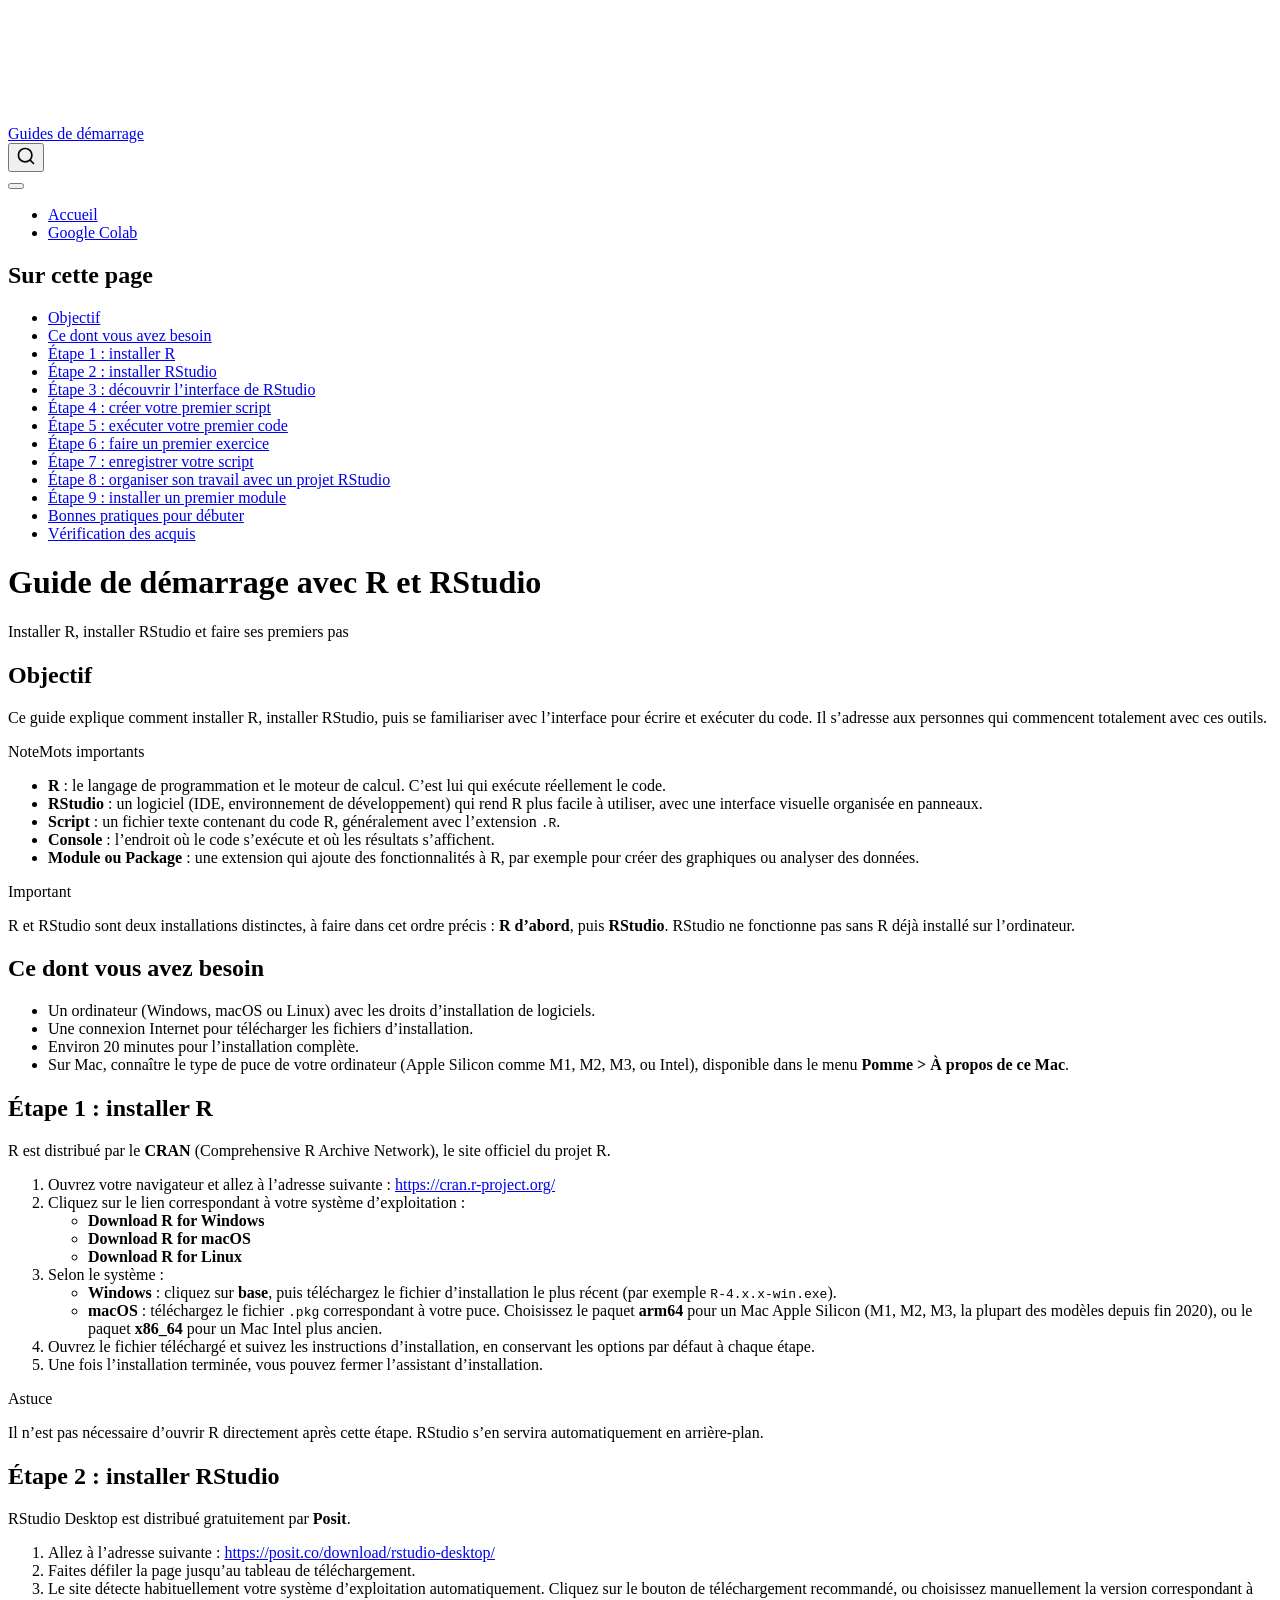
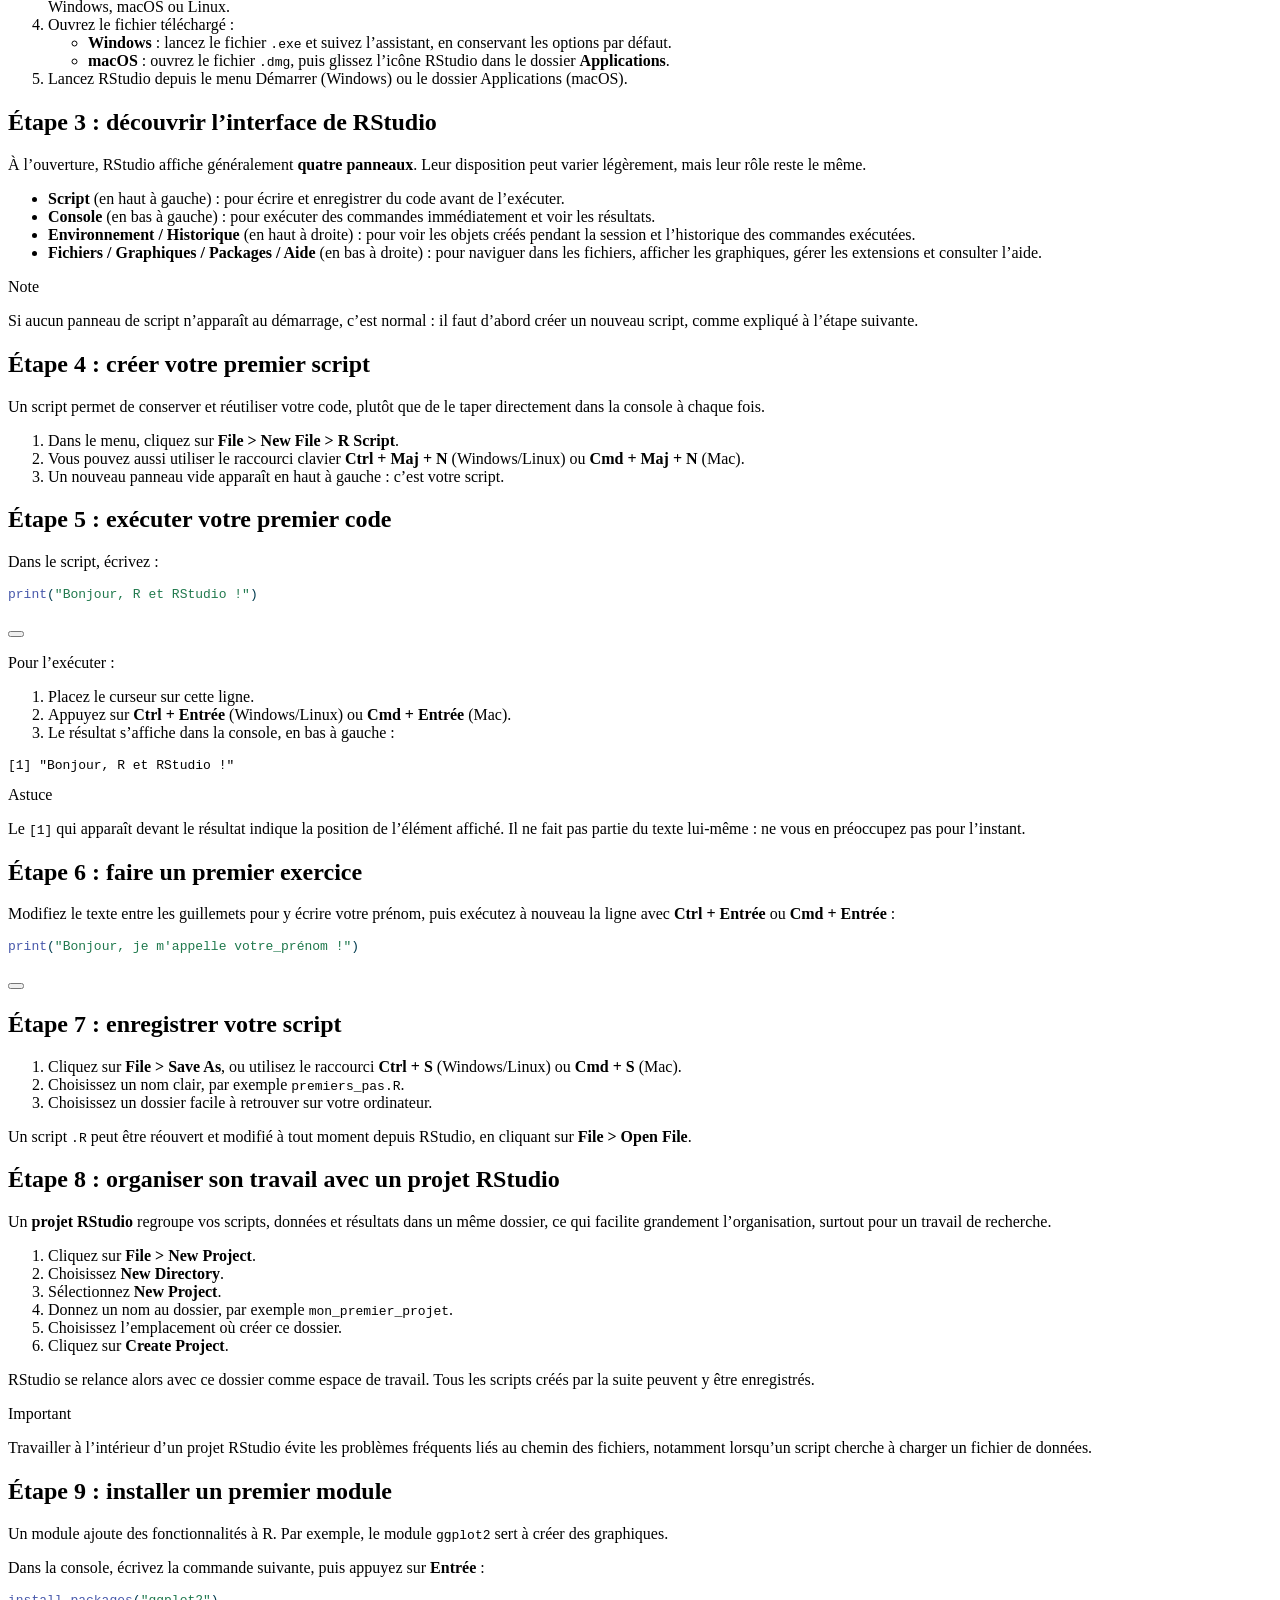
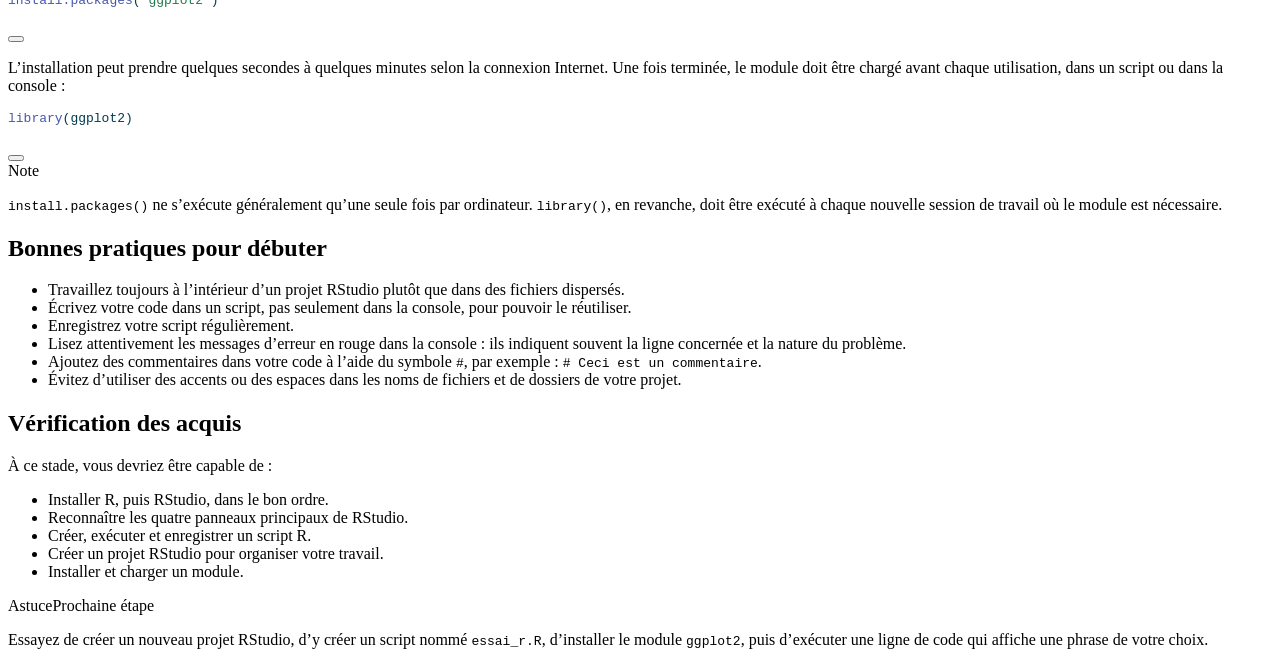
==== 01_r_et_rstudio.html @ f4691ab0 "Built site for gh-pages" ====
<!DOCTYPE html>
<html xmlns="http://www.w3.org/1999/xhtml" lang="fr" xml:lang="fr"><head>

<meta charset="utf-8">
<meta name="generator" content="quarto-1.9.38">

<meta name="viewport" content="width=device-width, initial-scale=1.0, user-scalable=yes">


<title>Guide de démarrage avec R et RStudio – Guides de démarrage</title>
<style>
/* Default styles provided by pandoc.
** See https://pandoc.org/MANUAL.html#variables-for-html for config info.
*/
code{white-space: pre-wrap;}
span.smallcaps{font-variant: small-caps;}
div.columns{display: flex; gap: min(4vw, 1.5em);}
div.column{flex: auto; overflow-x: auto;}
div.hanging-indent{margin-left: 1.5em; text-indent: -1.5em;}
ul.task-list{list-style: none;}
ul.task-list li input[type="checkbox"] {
  width: 0.8em;
  margin: 0 0.8em 0.2em -1em; /* quarto-specific, see https://github.com/quarto-dev/quarto-cli/issues/4556 */ 
  vertical-align: middle;
}
/* CSS for syntax highlighting */
html { -webkit-text-size-adjust: 100%; }
pre > code.sourceCode { white-space: pre; position: relative; }
pre > code.sourceCode > span { display: inline-block; line-height: 1.25; }
pre > code.sourceCode > span:empty { height: 1.2em; }
.sourceCode { overflow: visible; }
code.sourceCode > span { color: inherit; text-decoration: inherit; }
div.sourceCode { margin: 1em 0; }
pre.sourceCode { margin: 0; }
@media screen {
div.sourceCode { overflow: auto; }
}
@media print {
pre > code.sourceCode { white-space: pre-wrap; }
pre > code.sourceCode > span { text-indent: -5em; padding-left: 5em; }
}
pre.numberSource code
  { counter-reset: source-line 0; }
pre.numberSource code > span
  { position: relative; left: -4em; counter-increment: source-line; }
pre.numberSource code > span > a:first-child::before
  { content: counter(source-line);
    position: relative; left: -1em; text-align: right; vertical-align: baseline;
    border: none; display: inline-block;
    -webkit-touch-callout: none; -webkit-user-select: none;
    -khtml-user-select: none; -moz-user-select: none;
    -ms-user-select: none; user-select: none;
    padding: 0 4px; width: 4em;
  }
pre.numberSource { margin-left: 3em;  padding-left: 4px; }
div.sourceCode
  {   }
@media screen {
pre > code.sourceCode > span > a:first-child::before { text-decoration: underline; }
}
</style>


<script src="site_libs/quarto-nav/quarto-nav.js"></script>
<script src="site_libs/quarto-nav/headroom.min.js"></script>
<script src="site_libs/clipboard/clipboard.min.js"></script>
<script src="site_libs/quarto-search/autocomplete.umd.js"></script>
<script src="site_libs/quarto-search/fuse.min.js"></script>
<script src="site_libs/quarto-search/quarto-search.js"></script>
<meta name="quarto:offset" content="./">
<script src="site_libs/quarto-html/quarto.js" type="module"></script>
<script src="site_libs/quarto-html/tabsets/tabsets.js" type="module"></script>
<script src="site_libs/quarto-html/popper.min.js"></script>
<script src="site_libs/quarto-html/tippy.umd.min.js"></script>
<script src="site_libs/quarto-html/anchor.min.js"></script>
<link href="site_libs/quarto-html/tippy.css" rel="stylesheet">
<link href="site_libs/quarto-html/quarto-syntax-highlighting-15634bcf2e68342d4ad2dfa704d543f6.css" rel="stylesheet" id="quarto-text-highlighting-styles">
<script src="site_libs/bootstrap/bootstrap.min.js"></script>
<link href="site_libs/bootstrap/bootstrap-icons.css" rel="stylesheet">
<link href="site_libs/bootstrap/bootstrap-a0f9fd0d421825b736dc1bbcbcba2219.min.css" rel="stylesheet" append-hash="true" id="quarto-bootstrap" data-mode="light">
<script id="quarto-search-options" type="application/json">{
  "location": "navbar",
  "copy-button": false,
  "collapse-after": 3,
  "panel-placement": "end",
  "type": "overlay",
  "limit": 50,
  "keyboard-shortcut": [
    "f",
    "/",
    "s"
  ],
  "show-item-context": false,
  "language": {
    "search-no-results-text": "Pas de résultats",
    "search-matching-documents-text": "documents trouvés",
    "search-copy-link-title": "Copier le lien vers la recherche",
    "search-hide-matches-text": "Cacher les correspondances additionnelles",
    "search-more-match-text": "correspondance de plus dans ce document",
    "search-more-matches-text": "correspondances de plus dans ce document",
    "search-clear-button-title": "Effacer",
    "search-text-placeholder": "",
    "search-detached-cancel-button-title": "Annuler",
    "search-submit-button-title": "Envoyer",
    "search-label": "Recherche"
  }
}</script>


</head>

<body class="nav-fixed quarto-light">

<div id="quarto-search-results"></div>
  <header id="quarto-header" class="headroom fixed-top">
    <nav class="navbar navbar-expand-lg " data-bs-theme="dark">
      <div class="navbar-container container-fluid">
      <div class="navbar-brand-container mx-auto">
    <a class="navbar-brand" href="./index.html">
    <span class="navbar-title">Guides de démarrage</span>
    </a>
  </div>
            <div id="quarto-search" class="" title="Recherche"></div>
          <button class="navbar-toggler" type="button" data-bs-toggle="collapse" data-bs-target="#navbarCollapse" aria-controls="navbarCollapse" role="menu" aria-expanded="false" aria-label="Basculer la navigation" onclick="if (window.quartoToggleHeadroom) { window.quartoToggleHeadroom(); }">
  <span class="navbar-toggler-icon"></span>
</button>
          <div class="collapse navbar-collapse" id="navbarCollapse">
            <ul class="navbar-nav navbar-nav-scroll me-auto">
  <li class="nav-item">
    <a class="nav-link" href="./index.html"> 
<span class="menu-text">Accueil</span></a>
  </li>  
  <li class="nav-item">
    <a class="nav-link" href="./03_google_colab.html"> 
<span class="menu-text">Google Colab</span></a>
  </li>  
</ul>
          </div> <!-- /navcollapse -->
            <div class="quarto-navbar-tools">
</div>
      </div> <!-- /container-fluid -->
    </nav>
</header>
<!-- content -->
<div id="quarto-content" class="quarto-container page-columns page-rows-contents page-layout-article page-navbar">
<!-- sidebar -->
<!-- margin-sidebar -->
    <div id="quarto-margin-sidebar" class="sidebar margin-sidebar">
        <nav id="TOC" role="doc-toc" class="toc-active">
    <h2 id="toc-title">Sur cette page</h2>
   
  <ul>
  <li><a href="#objectif" id="toc-objectif" class="nav-link active" data-scroll-target="#objectif">Objectif</a></li>
  <li><a href="#ce-dont-vous-avez-besoin" id="toc-ce-dont-vous-avez-besoin" class="nav-link" data-scroll-target="#ce-dont-vous-avez-besoin">Ce dont vous avez besoin</a></li>
  <li><a href="#étape-1-installer-r" id="toc-étape-1-installer-r" class="nav-link" data-scroll-target="#étape-1-installer-r">Étape 1 : installer R</a></li>
  <li><a href="#étape-2-installer-rstudio" id="toc-étape-2-installer-rstudio" class="nav-link" data-scroll-target="#étape-2-installer-rstudio">Étape 2 : installer RStudio</a></li>
  <li><a href="#étape-3-découvrir-linterface-de-rstudio" id="toc-étape-3-découvrir-linterface-de-rstudio" class="nav-link" data-scroll-target="#étape-3-découvrir-linterface-de-rstudio">Étape 3 : découvrir l’interface de RStudio</a></li>
  <li><a href="#étape-4-créer-votre-premier-script" id="toc-étape-4-créer-votre-premier-script" class="nav-link" data-scroll-target="#étape-4-créer-votre-premier-script">Étape 4 : créer votre premier script</a></li>
  <li><a href="#étape-5-exécuter-votre-premier-code" id="toc-étape-5-exécuter-votre-premier-code" class="nav-link" data-scroll-target="#étape-5-exécuter-votre-premier-code">Étape 5 : exécuter votre premier code</a></li>
  <li><a href="#étape-6-faire-un-premier-exercice" id="toc-étape-6-faire-un-premier-exercice" class="nav-link" data-scroll-target="#étape-6-faire-un-premier-exercice">Étape 6 : faire un premier exercice</a></li>
  <li><a href="#étape-7-enregistrer-votre-script" id="toc-étape-7-enregistrer-votre-script" class="nav-link" data-scroll-target="#étape-7-enregistrer-votre-script">Étape 7 : enregistrer votre script</a></li>
  <li><a href="#étape-8-organiser-son-travail-avec-un-projet-rstudio" id="toc-étape-8-organiser-son-travail-avec-un-projet-rstudio" class="nav-link" data-scroll-target="#étape-8-organiser-son-travail-avec-un-projet-rstudio">Étape 8 : organiser son travail avec un projet RStudio</a></li>
  <li><a href="#étape-9-installer-un-premier-module" id="toc-étape-9-installer-un-premier-module" class="nav-link" data-scroll-target="#étape-9-installer-un-premier-module">Étape 9 : installer un premier module</a></li>
  <li><a href="#bonnes-pratiques-pour-débuter" id="toc-bonnes-pratiques-pour-débuter" class="nav-link" data-scroll-target="#bonnes-pratiques-pour-débuter">Bonnes pratiques pour débuter</a></li>
  <li><a href="#vérification-des-acquis" id="toc-vérification-des-acquis" class="nav-link" data-scroll-target="#vérification-des-acquis">Vérification des acquis</a></li>
  </ul>
</nav>
    </div>
<!-- main -->
<main class="content" id="quarto-document-content">

<header id="title-block-header" class="quarto-title-block default">
<div class="quarto-title">
<h1 class="title">Guide de démarrage avec R et RStudio</h1>
<p class="subtitle lead">Installer R, installer RStudio et faire ses premiers pas</p>
</div>



<div class="quarto-title-meta">

    
  
    
  </div>
  


</header>


<section id="objectif" class="level2">
<h2 class="anchored" data-anchor-id="objectif">Objectif</h2>
<p>Ce guide explique comment installer R, installer RStudio, puis se familiariser avec l’interface pour écrire et exécuter du code. Il s’adresse aux personnes qui commencent totalement avec ces outils.</p>
<div class="callout callout-style-default callout-note callout-titled">
<div class="callout-header d-flex align-content-center">
<div class="callout-icon-container">
<i class="callout-icon"></i>
</div>
<div class="callout-title-container flex-fill">
<span class="screen-reader-only">Note</span>Mots importants
</div>
</div>
<div class="callout-body-container callout-body">
<ul>
<li><strong>R</strong> : le langage de programmation et le moteur de calcul. C’est lui qui exécute réellement le code.</li>
<li><strong>RStudio</strong> : un logiciel (IDE, environnement de développement) qui rend R plus facile à utiliser, avec une interface visuelle organisée en panneaux.</li>
<li><strong>Script</strong> : un fichier texte contenant du code R, généralement avec l’extension <code>.R</code>.</li>
<li><strong>Console</strong> : l’endroit où le code s’exécute et où les résultats s’affichent.</li>
<li><strong>Module ou Package</strong> : une extension qui ajoute des fonctionnalités à R, par exemple pour créer des graphiques ou analyser des données.</li>
</ul>
</div>
</div>
<div class="callout callout-style-default callout-important callout-titled">
<div class="callout-header d-flex align-content-center">
<div class="callout-icon-container">
<i class="callout-icon"></i>
</div>
<div class="callout-title-container flex-fill">
Important
</div>
</div>
<div class="callout-body-container callout-body">
<p>R et RStudio sont deux installations distinctes, à faire dans cet ordre précis : <strong>R d’abord</strong>, puis <strong>RStudio</strong>. RStudio ne fonctionne pas sans R déjà installé sur l’ordinateur.</p>
</div>
</div>
</section>
<section id="ce-dont-vous-avez-besoin" class="level2">
<h2 class="anchored" data-anchor-id="ce-dont-vous-avez-besoin">Ce dont vous avez besoin</h2>
<ul>
<li>Un ordinateur (Windows, macOS ou Linux) avec les droits d’installation de logiciels.</li>
<li>Une connexion Internet pour télécharger les fichiers d’installation.</li>
<li>Environ 20 minutes pour l’installation complète.</li>
<li>Sur Mac, connaître le type de puce de votre ordinateur (Apple Silicon comme M1, M2, M3, ou Intel), disponible dans le menu <strong>Pomme &gt; À propos de ce Mac</strong>.</li>
</ul>
</section>
<section id="étape-1-installer-r" class="level2">
<h2 class="anchored" data-anchor-id="étape-1-installer-r">Étape 1 : installer R</h2>
<p>R est distribué par le <strong>CRAN</strong> (Comprehensive R Archive Network), le site officiel du projet R.</p>
<ol type="1">
<li>Ouvrez votre navigateur et allez à l’adresse suivante : <a href="https://cran.r-project.org/" class="uri">https://cran.r-project.org/</a></li>
<li>Cliquez sur le lien correspondant à votre système d’exploitation :
<ul>
<li><strong>Download R for Windows</strong></li>
<li><strong>Download R for macOS</strong></li>
<li><strong>Download R for Linux</strong></li>
</ul></li>
<li>Selon le système :
<ul>
<li><strong>Windows</strong> : cliquez sur <strong>base</strong>, puis téléchargez le fichier d’installation le plus récent (par exemple <code>R-4.x.x-win.exe</code>).</li>
<li><strong>macOS</strong> : téléchargez le fichier <code>.pkg</code> correspondant à votre puce. Choisissez le paquet <strong>arm64</strong> pour un Mac Apple Silicon (M1, M2, M3, la plupart des modèles depuis fin 2020), ou le paquet <strong>x86_64</strong> pour un Mac Intel plus ancien.</li>
</ul></li>
<li>Ouvrez le fichier téléchargé et suivez les instructions d’installation, en conservant les options par défaut à chaque étape.</li>
<li>Une fois l’installation terminée, vous pouvez fermer l’assistant d’installation.</li>
</ol>
<div class="callout callout-style-default callout-tip callout-titled">
<div class="callout-header d-flex align-content-center">
<div class="callout-icon-container">
<i class="callout-icon"></i>
</div>
<div class="callout-title-container flex-fill">
Astuce
</div>
</div>
<div class="callout-body-container callout-body">
<p>Il n’est pas nécessaire d’ouvrir R directement après cette étape. RStudio s’en servira automatiquement en arrière-plan.</p>
</div>
</div>
</section>
<section id="étape-2-installer-rstudio" class="level2">
<h2 class="anchored" data-anchor-id="étape-2-installer-rstudio">Étape 2 : installer RStudio</h2>
<p>RStudio Desktop est distribué gratuitement par <strong>Posit</strong>.</p>
<ol type="1">
<li>Allez à l’adresse suivante : <a href="https://posit.co/download/rstudio-desktop/" class="uri">https://posit.co/download/rstudio-desktop/</a></li>
<li>Faites défiler la page jusqu’au tableau de téléchargement.</li>
<li>Le site détecte habituellement votre système d’exploitation automatiquement. Cliquez sur le bouton de téléchargement recommandé, ou choisissez manuellement la version correspondant à Windows, macOS ou Linux.</li>
<li>Ouvrez le fichier téléchargé :
<ul>
<li><strong>Windows</strong> : lancez le fichier <code>.exe</code> et suivez l’assistant, en conservant les options par défaut.</li>
<li><strong>macOS</strong> : ouvrez le fichier <code>.dmg</code>, puis glissez l’icône RStudio dans le dossier <strong>Applications</strong>.</li>
</ul></li>
<li>Lancez RStudio depuis le menu Démarrer (Windows) ou le dossier Applications (macOS).</li>
</ol>
</section>
<section id="étape-3-découvrir-linterface-de-rstudio" class="level2">
<h2 class="anchored" data-anchor-id="étape-3-découvrir-linterface-de-rstudio">Étape 3 : découvrir l’interface de RStudio</h2>
<p>À l’ouverture, RStudio affiche généralement <strong>quatre panneaux</strong>. Leur disposition peut varier légèrement, mais leur rôle reste le même.</p>
<ul>
<li><strong>Script</strong> (en haut à gauche) : pour écrire et enregistrer du code avant de l’exécuter.</li>
<li><strong>Console</strong> (en bas à gauche) : pour exécuter des commandes immédiatement et voir les résultats.</li>
<li><strong>Environnement / Historique</strong> (en haut à droite) : pour voir les objets créés pendant la session et l’historique des commandes exécutées.</li>
<li><strong>Fichiers / Graphiques / Packages / Aide</strong> (en bas à droite) : pour naviguer dans les fichiers, afficher les graphiques, gérer les extensions et consulter l’aide.</li>
</ul>
<div class="callout callout-style-default callout-note callout-titled">
<div class="callout-header d-flex align-content-center">
<div class="callout-icon-container">
<i class="callout-icon"></i>
</div>
<div class="callout-title-container flex-fill">
Note
</div>
</div>
<div class="callout-body-container callout-body">
<p>Si aucun panneau de script n’apparaît au démarrage, c’est normal : il faut d’abord créer un nouveau script, comme expliqué à l’étape suivante.</p>
</div>
</div>
</section>
<section id="étape-4-créer-votre-premier-script" class="level2">
<h2 class="anchored" data-anchor-id="étape-4-créer-votre-premier-script">Étape 4 : créer votre premier script</h2>
<p>Un script permet de conserver et réutiliser votre code, plutôt que de le taper directement dans la console à chaque fois.</p>
<ol type="1">
<li>Dans le menu, cliquez sur <strong>File &gt; New File &gt; R Script</strong>.</li>
<li>Vous pouvez aussi utiliser le raccourci clavier <strong>Ctrl + Maj + N</strong> (Windows/Linux) ou <strong>Cmd + Maj + N</strong> (Mac).</li>
<li>Un nouveau panneau vide apparaît en haut à gauche : c’est votre script.</li>
</ol>
</section>
<section id="étape-5-exécuter-votre-premier-code" class="level2">
<h2 class="anchored" data-anchor-id="étape-5-exécuter-votre-premier-code">Étape 5 : exécuter votre premier code</h2>
<p>Dans le script, écrivez :</p>
<div class="code-copy-outer-scaffold"><div class="sourceCode" id="cb1"><pre class="sourceCode r code-with-copy"><code class="sourceCode r"><span id="cb1-1"><a href="#cb1-1" aria-hidden="true" tabindex="-1"></a><span class="fu">print</span>(<span class="st">"Bonjour, R et RStudio !"</span>)</span></code></pre></div><button title="Copier vers le presse-papier" class="code-copy-button"><i class="bi"></i></button></div>
<p>Pour l’exécuter :</p>
<ol type="1">
<li>Placez le curseur sur cette ligne.</li>
<li>Appuyez sur <strong>Ctrl + Entrée</strong> (Windows/Linux) ou <strong>Cmd + Entrée</strong> (Mac).</li>
<li>Le résultat s’affiche dans la console, en bas à gauche :</li>
</ol>
<pre class="text"><code>[1] "Bonjour, R et RStudio !"</code></pre>
<div class="callout callout-style-default callout-tip callout-titled">
<div class="callout-header d-flex align-content-center">
<div class="callout-icon-container">
<i class="callout-icon"></i>
</div>
<div class="callout-title-container flex-fill">
Astuce
</div>
</div>
<div class="callout-body-container callout-body">
<p>Le <code>[1]</code> qui apparaît devant le résultat indique la position de l’élément affiché. Il ne fait pas partie du texte lui-même : ne vous en préoccupez pas pour l’instant.</p>
</div>
</div>
</section>
<section id="étape-6-faire-un-premier-exercice" class="level2">
<h2 class="anchored" data-anchor-id="étape-6-faire-un-premier-exercice">Étape 6 : faire un premier exercice</h2>
<p>Modifiez le texte entre les guillemets pour y écrire votre prénom, puis exécutez à nouveau la ligne avec <strong>Ctrl + Entrée</strong> ou <strong>Cmd + Entrée</strong> :</p>
<div class="code-copy-outer-scaffold"><div class="sourceCode" id="cb3"><pre class="sourceCode r code-with-copy"><code class="sourceCode r"><span id="cb3-1"><a href="#cb3-1" aria-hidden="true" tabindex="-1"></a><span class="fu">print</span>(<span class="st">"Bonjour, je m'appelle votre_prénom !"</span>)</span></code></pre></div><button title="Copier vers le presse-papier" class="code-copy-button"><i class="bi"></i></button></div>
</section>
<section id="étape-7-enregistrer-votre-script" class="level2">
<h2 class="anchored" data-anchor-id="étape-7-enregistrer-votre-script">Étape 7 : enregistrer votre script</h2>
<ol type="1">
<li>Cliquez sur <strong>File &gt; Save As</strong>, ou utilisez le raccourci <strong>Ctrl + S</strong> (Windows/Linux) ou <strong>Cmd + S</strong> (Mac).</li>
<li>Choisissez un nom clair, par exemple <code>premiers_pas.R</code>.</li>
<li>Choisissez un dossier facile à retrouver sur votre ordinateur.</li>
</ol>
<p>Un script <code>.R</code> peut être réouvert et modifié à tout moment depuis RStudio, en cliquant sur <strong>File &gt; Open File</strong>.</p>
</section>
<section id="étape-8-organiser-son-travail-avec-un-projet-rstudio" class="level2">
<h2 class="anchored" data-anchor-id="étape-8-organiser-son-travail-avec-un-projet-rstudio">Étape 8 : organiser son travail avec un projet RStudio</h2>
<p>Un <strong>projet RStudio</strong> regroupe vos scripts, données et résultats dans un même dossier, ce qui facilite grandement l’organisation, surtout pour un travail de recherche.</p>
<ol type="1">
<li>Cliquez sur <strong>File &gt; New Project</strong>.</li>
<li>Choisissez <strong>New Directory</strong>.</li>
<li>Sélectionnez <strong>New Project</strong>.</li>
<li>Donnez un nom au dossier, par exemple <code>mon_premier_projet</code>.</li>
<li>Choisissez l’emplacement où créer ce dossier.</li>
<li>Cliquez sur <strong>Create Project</strong>.</li>
</ol>
<p>RStudio se relance alors avec ce dossier comme espace de travail. Tous les scripts créés par la suite peuvent y être enregistrés.</p>
<div class="callout callout-style-default callout-important callout-titled">
<div class="callout-header d-flex align-content-center">
<div class="callout-icon-container">
<i class="callout-icon"></i>
</div>
<div class="callout-title-container flex-fill">
Important
</div>
</div>
<div class="callout-body-container callout-body">
<p>Travailler à l’intérieur d’un projet RStudio évite les problèmes fréquents liés au chemin des fichiers, notamment lorsqu’un script cherche à charger un fichier de données.</p>
</div>
</div>
</section>
<section id="étape-9-installer-un-premier-module" class="level2">
<h2 class="anchored" data-anchor-id="étape-9-installer-un-premier-module">Étape 9 : installer un premier module</h2>
<p>Un module ajoute des fonctionnalités à R. Par exemple, le module <code>ggplot2</code> sert à créer des graphiques.</p>
<p>Dans la console, écrivez la commande suivante, puis appuyez sur <strong>Entrée</strong> :</p>
<div class="code-copy-outer-scaffold"><div class="sourceCode" id="cb4"><pre class="sourceCode r code-with-copy"><code class="sourceCode r"><span id="cb4-1"><a href="#cb4-1" aria-hidden="true" tabindex="-1"></a><span class="fu">install.packages</span>(<span class="st">"ggplot2"</span>)</span></code></pre></div><button title="Copier vers le presse-papier" class="code-copy-button"><i class="bi"></i></button></div>
<p>L’installation peut prendre quelques secondes à quelques minutes selon la connexion Internet. Une fois terminée, le module doit être chargé avant chaque utilisation, dans un script ou dans la console :</p>
<div class="code-copy-outer-scaffold"><div class="sourceCode" id="cb5"><pre class="sourceCode r code-with-copy"><code class="sourceCode r"><span id="cb5-1"><a href="#cb5-1" aria-hidden="true" tabindex="-1"></a><span class="fu">library</span>(ggplot2)</span></code></pre></div><button title="Copier vers le presse-papier" class="code-copy-button"><i class="bi"></i></button></div>
<div class="callout callout-style-default callout-note callout-titled">
<div class="callout-header d-flex align-content-center">
<div class="callout-icon-container">
<i class="callout-icon"></i>
</div>
<div class="callout-title-container flex-fill">
Note
</div>
</div>
<div class="callout-body-container callout-body">
<p><code>install.packages()</code> ne s’exécute généralement qu’une seule fois par ordinateur. <code>library()</code>, en revanche, doit être exécuté à chaque nouvelle session de travail où le module est nécessaire.</p>
</div>
</div>
</section>
<section id="bonnes-pratiques-pour-débuter" class="level2">
<h2 class="anchored" data-anchor-id="bonnes-pratiques-pour-débuter">Bonnes pratiques pour débuter</h2>
<ul>
<li>Travaillez toujours à l’intérieur d’un projet RStudio plutôt que dans des fichiers dispersés.</li>
<li>Écrivez votre code dans un script, pas seulement dans la console, pour pouvoir le réutiliser.</li>
<li>Enregistrez votre script régulièrement.</li>
<li>Lisez attentivement les messages d’erreur en rouge dans la console : ils indiquent souvent la ligne concernée et la nature du problème.</li>
<li>Ajoutez des commentaires dans votre code à l’aide du symbole <code>#</code>, par exemple : <code># Ceci est un commentaire</code>.</li>
<li>Évitez d’utiliser des accents ou des espaces dans les noms de fichiers et de dossiers de votre projet.</li>
</ul>
</section>
<section id="vérification-des-acquis" class="level2">
<h2 class="anchored" data-anchor-id="vérification-des-acquis">Vérification des acquis</h2>
<p>À ce stade, vous devriez être capable de :</p>
<ul>
<li>Installer R, puis RStudio, dans le bon ordre.</li>
<li>Reconnaître les quatre panneaux principaux de RStudio.</li>
<li>Créer, exécuter et enregistrer un script R.</li>
<li>Créer un projet RStudio pour organiser votre travail.</li>
<li>Installer et charger un module.</li>
</ul>
<div class="callout callout-style-default callout-tip callout-titled">
<div class="callout-header d-flex align-content-center">
<div class="callout-icon-container">
<i class="callout-icon"></i>
</div>
<div class="callout-title-container flex-fill">
<span class="screen-reader-only">Astuce</span>Prochaine étape
</div>
</div>
<div class="callout-body-container callout-body">
<p>Essayez de créer un nouveau projet RStudio, d’y créer un script nommé <code>essai_r.R</code>, d’installer le module <code>ggplot2</code>, puis d’exécuter une ligne de code qui affiche une phrase de votre choix.</p>
</div>
</div>


</section>

</main> <!-- /main -->
<script id="quarto-html-after-body" type="application/javascript">
  window.document.addEventListener("DOMContentLoaded", function (event) {
    const icon = "";
    const anchorJS = new window.AnchorJS();
    anchorJS.options = {
      placement: 'right',
      icon: icon
    };
    anchorJS.add('.anchored');
    const isCodeAnnotation = (el) => {
      for (const clz of el.classList) {
        if (clz.startsWith('code-annotation-')) {                     
          return true;
        }
      }
      return false;
    }
    const onCopySuccess = function(e) {
      // button target
      const button = e.trigger;
      // don't keep focus
      button.blur();
      // flash "checked"
      button.classList.add('code-copy-button-checked');
      var currentTitle = button.getAttribute("title");
      button.setAttribute("title", "Copié");
      let tooltip;
      if (window.bootstrap) {
        button.setAttribute("data-bs-toggle", "tooltip");
        button.setAttribute("data-bs-placement", "left");
        button.setAttribute("data-bs-title", "Copié");
        tooltip = new bootstrap.Tooltip(button, 
          { trigger: "manual", 
            customClass: "code-copy-button-tooltip",
            offset: [0, -8]});
        tooltip.show();    
      }
      setTimeout(function() {
        if (tooltip) {
          tooltip.hide();
          button.removeAttribute("data-bs-title");
          button.removeAttribute("data-bs-toggle");
          button.removeAttribute("data-bs-placement");
        }
        button.setAttribute("title", currentTitle);
        button.classList.remove('code-copy-button-checked');
      }, 1000);
      // clear code selection
      e.clearSelection();
    }
    const getTextToCopy = function(trigger) {
      const outerScaffold = trigger.parentElement.cloneNode(true);
      const codeEl = outerScaffold.querySelector('code');
      for (const childEl of codeEl.children) {
        if (isCodeAnnotation(childEl)) {
          childEl.remove();
        }
      }
      return codeEl.innerText;
    }
    const clipboard = new window.ClipboardJS('.code-copy-button:not([data-in-quarto-modal])', {
      text: getTextToCopy
    });
    clipboard.on('success', onCopySuccess);
    if (window.document.getElementById('quarto-embedded-source-code-modal')) {
      const clipboardModal = new window.ClipboardJS('.code-copy-button[data-in-quarto-modal]', {
        text: getTextToCopy,
        container: window.document.getElementById('quarto-embedded-source-code-modal')
      });
      clipboardModal.on('success', onCopySuccess);
    }
      var localhostRegex = new RegExp(/^(?:http|https):\/\/localhost\:?[0-9]*\//);
      var mailtoRegex = new RegExp(/^mailto:/);
        var filterRegex = new RegExp("https:\/\/afsilvad\.github\.io\/guides_rqrad\/");
      var isInternal = (href) => {
          return filterRegex.test(href) || localhostRegex.test(href) || mailtoRegex.test(href);
      }
      // Inspect non-navigation links and adorn them if external
     var links = window.document.querySelectorAll('a[href]:not(.nav-link):not(.navbar-brand):not(.toc-action):not(.sidebar-link):not(.sidebar-item-toggle):not(.pagination-link):not(.no-external):not([aria-hidden]):not(.dropdown-item):not(.quarto-navigation-tool):not(.about-link)');
      for (var i=0; i<links.length; i++) {
        const link = links[i];
        if (!isInternal(link.href)) {
          // undo the damage that might have been done by quarto-nav.js in the case of
          // links that we want to consider external
          if (link.dataset.originalHref !== undefined) {
            link.href = link.dataset.originalHref;
          }
            // target, if specified
            link.setAttribute("target", "_blank");
            if (link.getAttribute("rel") === null) {
              link.setAttribute("rel", "noopener");
            }
        }
      }
    function tippyHover(el, contentFn, onTriggerFn, onUntriggerFn) {
      const config = {
        allowHTML: true,
        maxWidth: 500,
        delay: 100,
        arrow: false,
        appendTo: function(el) {
            return el.parentElement;
        },
        interactive: true,
        interactiveBorder: 10,
        theme: 'quarto',
        placement: 'bottom-start',
      };
      if (contentFn) {
        config.content = contentFn;
      }
      if (onTriggerFn) {
        config.onTrigger = onTriggerFn;
      }
      if (onUntriggerFn) {
        config.onUntrigger = onUntriggerFn;
      }
      window.tippy(el, config); 
    }
    const noterefs = window.document.querySelectorAll('a[role="doc-noteref"]');
    for (var i=0; i<noterefs.length; i++) {
      const ref = noterefs[i];
      tippyHover(ref, function() {
        // use id or data attribute instead here
        let href = ref.getAttribute('data-footnote-href') || ref.getAttribute('href');
        try { href = new URL(href).hash; } catch {}
        const id = href.replace(/^#\/?/, "");
        const note = window.document.getElementById(id);
        if (note) {
          return note.innerHTML;
        } else {
          return "";
        }
      });
    }
    const xrefs = window.document.querySelectorAll('a.quarto-xref');
    const processXRef = (id, note) => {
      // Strip column container classes
      const stripColumnClz = (el) => {
        el.classList.remove("page-full", "page-columns");
        if (el.children) {
          for (const child of el.children) {
            stripColumnClz(child);
          }
        }
      }
      stripColumnClz(note)
      if (id === null || id.startsWith('sec-')) {
        // Special case sections, only their first couple elements
        const container = document.createElement("div");
        if (note.children && note.children.length > 2) {
          container.appendChild(note.children[0].cloneNode(true));
          for (let i = 1; i < note.children.length; i++) {
            const child = note.children[i];
            if (child.tagName === "P" && child.innerText === "") {
              continue;
            } else {
              container.appendChild(child.cloneNode(true));
              break;
            }
          }
          if (window.Quarto?.typesetMath) {
            window.Quarto.typesetMath(container);
          }
          return container.innerHTML
        } else {
          if (window.Quarto?.typesetMath) {
            window.Quarto.typesetMath(note);
          }
          return note.innerHTML;
        }
      } else {
        // Remove any anchor links if they are present
        const anchorLink = note.querySelector('a.anchorjs-link');
        if (anchorLink) {
          anchorLink.remove();
        }
        if (window.Quarto?.typesetMath) {
          window.Quarto.typesetMath(note);
        }
        if (note.classList.contains("callout")) {
          return note.outerHTML;
        } else {
          return note.innerHTML;
        }
      }
    }
    for (var i=0; i<xrefs.length; i++) {
      const xref = xrefs[i];
      tippyHover(xref, undefined, function(instance) {
        instance.disable();
        let url = xref.getAttribute('href');
        let hash = undefined; 
        if (url.startsWith('#')) {
          hash = url;
        } else {
          try { hash = new URL(url).hash; } catch {}
        }
        if (hash) {
          const id = hash.replace(/^#\/?/, "");
          const note = window.document.getElementById(id);
          if (note !== null) {
            try {
              const html = processXRef(id, note.cloneNode(true));
              instance.setContent(html);
            } finally {
              instance.enable();
              instance.show();
            }
          } else {
            // See if we can fetch this
            fetch(url.split('#')[0])
            .then(res => res.text())
            .then(html => {
              const parser = new DOMParser();
              const htmlDoc = parser.parseFromString(html, "text/html");
              const note = htmlDoc.getElementById(id);
              if (note !== null) {
                const html = processXRef(id, note);
                instance.setContent(html);
              } 
            }).finally(() => {
              instance.enable();
              instance.show();
            });
          }
        } else {
          // See if we can fetch a full url (with no hash to target)
          // This is a special case and we should probably do some content thinning / targeting
          fetch(url)
          .then(res => res.text())
          .then(html => {
            const parser = new DOMParser();
            const htmlDoc = parser.parseFromString(html, "text/html");
            const note = htmlDoc.querySelector('main.content');
            if (note !== null) {
              // This should only happen for chapter cross references
              // (since there is no id in the URL)
              // remove the first header
              if (note.children.length > 0 && note.children[0].tagName === "HEADER") {
                note.children[0].remove();
              }
              const html = processXRef(null, note);
              instance.setContent(html);
            } 
          }).finally(() => {
            instance.enable();
            instance.show();
          });
        }
      }, function(instance) {
      });
    }
        let selectedAnnoteEl;
        const selectorForAnnotation = ( cell, annotation) => {
          let cellAttr = 'data-code-cell="' + cell + '"';
          let lineAttr = 'data-code-annotation="' +  annotation + '"';
          const selector = 'span[' + cellAttr + '][' + lineAttr + ']';
          return selector;
        }
        const selectCodeLines = (annoteEl) => {
          const doc = window.document;
          const targetCell = annoteEl.getAttribute("data-target-cell");
          const targetAnnotation = annoteEl.getAttribute("data-target-annotation");
          const annoteSpan = window.document.querySelector(selectorForAnnotation(targetCell, targetAnnotation));
          const lines = annoteSpan.getAttribute("data-code-lines").split(",");
          const lineIds = lines.map((line) => {
            return targetCell + "-" + line;
          })
          let top = null;
          let height = null;
          let parent = null;
          if (lineIds.length > 0) {
              //compute the position of the single el (top and bottom and make a div)
              const el = window.document.getElementById(lineIds[0]);
              top = el.offsetTop;
              height = el.offsetHeight;
              parent = el.parentElement.parentElement;
            if (lineIds.length > 1) {
              const lastEl = window.document.getElementById(lineIds[lineIds.length - 1]);
              const bottom = lastEl.offsetTop + lastEl.offsetHeight;
              height = bottom - top;
            }
            if (top !== null && height !== null && parent !== null) {
              // cook up a div (if necessary) and position it 
              let div = window.document.getElementById("code-annotation-line-highlight");
              if (div === null) {
                div = window.document.createElement("div");
                div.setAttribute("id", "code-annotation-line-highlight");
                div.style.position = 'absolute';
                parent.appendChild(div);
              }
              div.style.top = top - 2 + "px";
              div.style.height = height + 4 + "px";
              div.style.left = 0;
              let gutterDiv = window.document.getElementById("code-annotation-line-highlight-gutter");
              if (gutterDiv === null) {
                gutterDiv = window.document.createElement("div");
                gutterDiv.setAttribute("id", "code-annotation-line-highlight-gutter");
                gutterDiv.style.position = 'absolute';
                const codeCell = window.document.getElementById(targetCell);
                const gutter = codeCell.querySelector('.code-annotation-gutter');
                gutter.appendChild(gutterDiv);
              }
              gutterDiv.style.top = top - 2 + "px";
              gutterDiv.style.height = height + 4 + "px";
            }
            selectedAnnoteEl = annoteEl;
          }
        };
        const unselectCodeLines = () => {
          const elementsIds = ["code-annotation-line-highlight", "code-annotation-line-highlight-gutter"];
          elementsIds.forEach((elId) => {
            const div = window.document.getElementById(elId);
            if (div) {
              div.remove();
            }
          });
          selectedAnnoteEl = undefined;
        };
          // Handle positioning of the toggle
      window.addEventListener(
        "resize",
        throttle(() => {
          elRect = undefined;
          if (selectedAnnoteEl) {
            selectCodeLines(selectedAnnoteEl);
          }
        }, 10)
      );
      function throttle(fn, ms) {
      let throttle = false;
      let timer;
        return (...args) => {
          if(!throttle) { // first call gets through
              fn.apply(this, args);
              throttle = true;
          } else { // all the others get throttled
              if(timer) clearTimeout(timer); // cancel #2
              timer = setTimeout(() => {
                fn.apply(this, args);
                timer = throttle = false;
              }, ms);
          }
        };
      }
        // Attach click handler to the DT
        const annoteDls = window.document.querySelectorAll('dt[data-target-cell]');
        for (const annoteDlNode of annoteDls) {
          annoteDlNode.addEventListener('click', (event) => {
            const clickedEl = event.target;
            if (clickedEl !== selectedAnnoteEl) {
              unselectCodeLines();
              const activeEl = window.document.querySelector('dt[data-target-cell].code-annotation-active');
              if (activeEl) {
                activeEl.classList.remove('code-annotation-active');
              }
              selectCodeLines(clickedEl);
              clickedEl.classList.add('code-annotation-active');
            } else {
              // Unselect the line
              unselectCodeLines();
              clickedEl.classList.remove('code-annotation-active');
            }
          });
        }
    const findCites = (el) => {
      const parentEl = el.parentElement;
      if (parentEl) {
        const cites = parentEl.dataset.cites;
        if (cites) {
          return {
            el,
            cites: cites.split(' ')
          };
        } else {
          return findCites(el.parentElement)
        }
      } else {
        return undefined;
      }
    };
    var bibliorefs = window.document.querySelectorAll('a[role="doc-biblioref"]');
    for (var i=0; i<bibliorefs.length; i++) {
      const ref = bibliorefs[i];
      const citeInfo = findCites(ref);
      if (citeInfo) {
        tippyHover(citeInfo.el, function() {
          var popup = window.document.createElement('div');
          citeInfo.cites.forEach(function(cite) {
            var citeDiv = window.document.createElement('div');
            citeDiv.classList.add('hanging-indent');
            citeDiv.classList.add('csl-entry');
            var biblioDiv = window.document.getElementById('ref-' + cite);
            if (biblioDiv) {
              citeDiv.innerHTML = biblioDiv.innerHTML;
            }
            popup.appendChild(citeDiv);
          });
          return popup.innerHTML;
        });
      }
    }
  });
  </script>
</div> <!-- /content -->




</body></html>
---- site_libs/quarto-html/tippy.css ----
.tippy-box[data-animation=fade][data-state=hidden]{opacity:0}[data-tippy-root]{max-width:calc(100vw - 10px)}.tippy-box{position:relative;background-color:#333;color:#fff;border-radius:4px;font-size:14px;line-height:1.4;white-space:normal;outline:0;transition-property:transform,visibility,opacity}.tippy-box[data-placement^=top]>.tippy-arrow{bottom:0}.tippy-box[data-placement^=top]>.tippy-arrow:before{bottom:-7px;left:0;border-width:8px 8px 0;border-top-color:initial;transform-origin:center top}.tippy-box[data-placement^=bottom]>.tippy-arrow{top:0}.tippy-box[data-placement^=bottom]>.tippy-arrow:before{top:-7px;left:0;border-width:0 8px 8px;border-bottom-color:initial;transform-origin:center bottom}.tippy-box[data-placement^=left]>.tippy-arrow{right:0}.tippy-box[data-placement^=left]>.tippy-arrow:before{border-width:8px 0 8px 8px;border-left-color:initial;right:-7px;transform-origin:center left}.tippy-box[data-placement^=right]>.tippy-arrow{left:0}.tippy-box[data-placement^=right]>.tippy-arrow:before{left:-7px;border-width:8px 8px 8px 0;border-right-color:initial;transform-origin:center right}.tippy-box[data-inertia][data-state=visible]{transition-timing-function:cubic-bezier(.54,1.5,.38,1.11)}.tippy-arrow{width:16px;height:16px;color:#333}.tippy-arrow:before{content:"";position:absolute;border-color:transparent;border-style:solid}.tippy-content{position:relative;padding:5px 9px;z-index:1}
---- site_libs/quarto-html/quarto-syntax-highlighting-15634bcf2e68342d4ad2dfa704d543f6.css ----
/* quarto syntax highlight colors */
:root {
  --quarto-hl-ot-color: #003B4F;
  --quarto-hl-at-color: #657422;
  --quarto-hl-ss-color: #20794D;
  --quarto-hl-an-color: #5E5E5E;
  --quarto-hl-fu-color: #4758AB;
  --quarto-hl-st-color: #20794D;
  --quarto-hl-cf-color: #003B4F;
  --quarto-hl-op-color: #5E5E5E;
  --quarto-hl-er-color: #AD0000;
  --quarto-hl-bn-color: #AD0000;
  --quarto-hl-al-color: #AD0000;
  --quarto-hl-va-color: #111111;
  --quarto-hl-bu-color: inherit;
  --quarto-hl-ex-color: inherit;
  --quarto-hl-pp-color: #AD0000;
  --quarto-hl-in-color: #5E5E5E;
  --quarto-hl-vs-color: #20794D;
  --quarto-hl-wa-color: #5E5E5E;
  --quarto-hl-do-color: #5E5E5E;
  --quarto-hl-im-color: #00769E;
  --quarto-hl-ch-color: #20794D;
  --quarto-hl-dt-color: #AD0000;
  --quarto-hl-fl-color: #AD0000;
  --quarto-hl-co-color: #5E5E5E;
  --quarto-hl-cv-color: #5E5E5E;
  --quarto-hl-cn-color: #8f5902;
  --quarto-hl-sc-color: #5E5E5E;
  --quarto-hl-dv-color: #AD0000;
  --quarto-hl-kw-color: #003B4F;
}

/* other quarto variables */
:root {
  --quarto-font-monospace: SFMono-Regular, Menlo, Monaco, Consolas, "Liberation Mono", "Courier New", monospace;
}

/* syntax highlight based on Pandoc's rules */
pre > code.sourceCode > span {
  color: #003B4F;
}

code.sourceCode > span {
  color: #003B4F;
}

div.sourceCode,
div.sourceCode pre.sourceCode {
  color: #003B4F;
}

/* Normal */
code span {
  color: #003B4F;
}

/* Alert */
code span.al {
  color: #AD0000;
  font-style: inherit;
}

/* Annotation */
code span.an {
  color: #5E5E5E;
  font-style: inherit;
}

/* Attribute */
code span.at {
  color: #657422;
  font-style: inherit;
}

/* BaseN */
code span.bn {
  color: #AD0000;
  font-style: inherit;
}

/* BuiltIn */
code span.bu {
  font-style: inherit;
}

/* ControlFlow */
code span.cf {
  color: #003B4F;
  font-weight: bold;
  font-style: inherit;
}

/* Char */
code span.ch {
  color: #20794D;
  font-style: inherit;
}

/* Constant */
code span.cn {
  color: #8f5902;
  font-style: inherit;
}

/* Comment */
code span.co {
  color: #5E5E5E;
  font-style: inherit;
}

/* CommentVar */
code span.cv {
  color: #5E5E5E;
  font-style: italic;
}

/* Documentation */
code span.do {
  color: #5E5E5E;
  font-style: italic;
}

/* DataType */
code span.dt {
  color: #AD0000;
  font-style: inherit;
}

/* DecVal */
code span.dv {
  color: #AD0000;
  font-style: inherit;
}

/* Error */
code span.er {
  color: #AD0000;
  font-style: inherit;
}

/* Extension */
code span.ex {
  font-style: inherit;
}

/* Float */
code span.fl {
  color: #AD0000;
  font-style: inherit;
}

/* Function */
code span.fu {
  color: #4758AB;
  font-style: inherit;
}

/* Import */
code span.im {
  color: #00769E;
  font-style: inherit;
}

/* Information */
code span.in {
  color: #5E5E5E;
  font-style: inherit;
}

/* Keyword */
code span.kw {
  color: #003B4F;
  font-weight: bold;
  font-style: inherit;
}

/* Operator */
code span.op {
  color: #5E5E5E;
  font-style: inherit;
}

/* Other */
code span.ot {
  color: #003B4F;
  font-style: inherit;
}

/* Preprocessor */
code span.pp {
  color: #AD0000;
  font-style: inherit;
}

/* SpecialChar */
code span.sc {
  color: #5E5E5E;
  font-style: inherit;
}

/* SpecialString */
code span.ss {
  color: #20794D;
  font-style: inherit;
}

/* String */
code span.st {
  color: #20794D;
  font-style: inherit;
}

/* Variable */
code span.va {
  color: #111111;
  font-style: inherit;
}

/* VerbatimString */
code span.vs {
  color: #20794D;
  font-style: inherit;
}

/* Warning */
code span.wa {
  color: #5E5E5E;
  font-style: italic;
}

.prevent-inlining {
  content: "</";
}

/*# sourceMappingURL=f23921c56f73e400b49028c9186a1aa0.css.map */
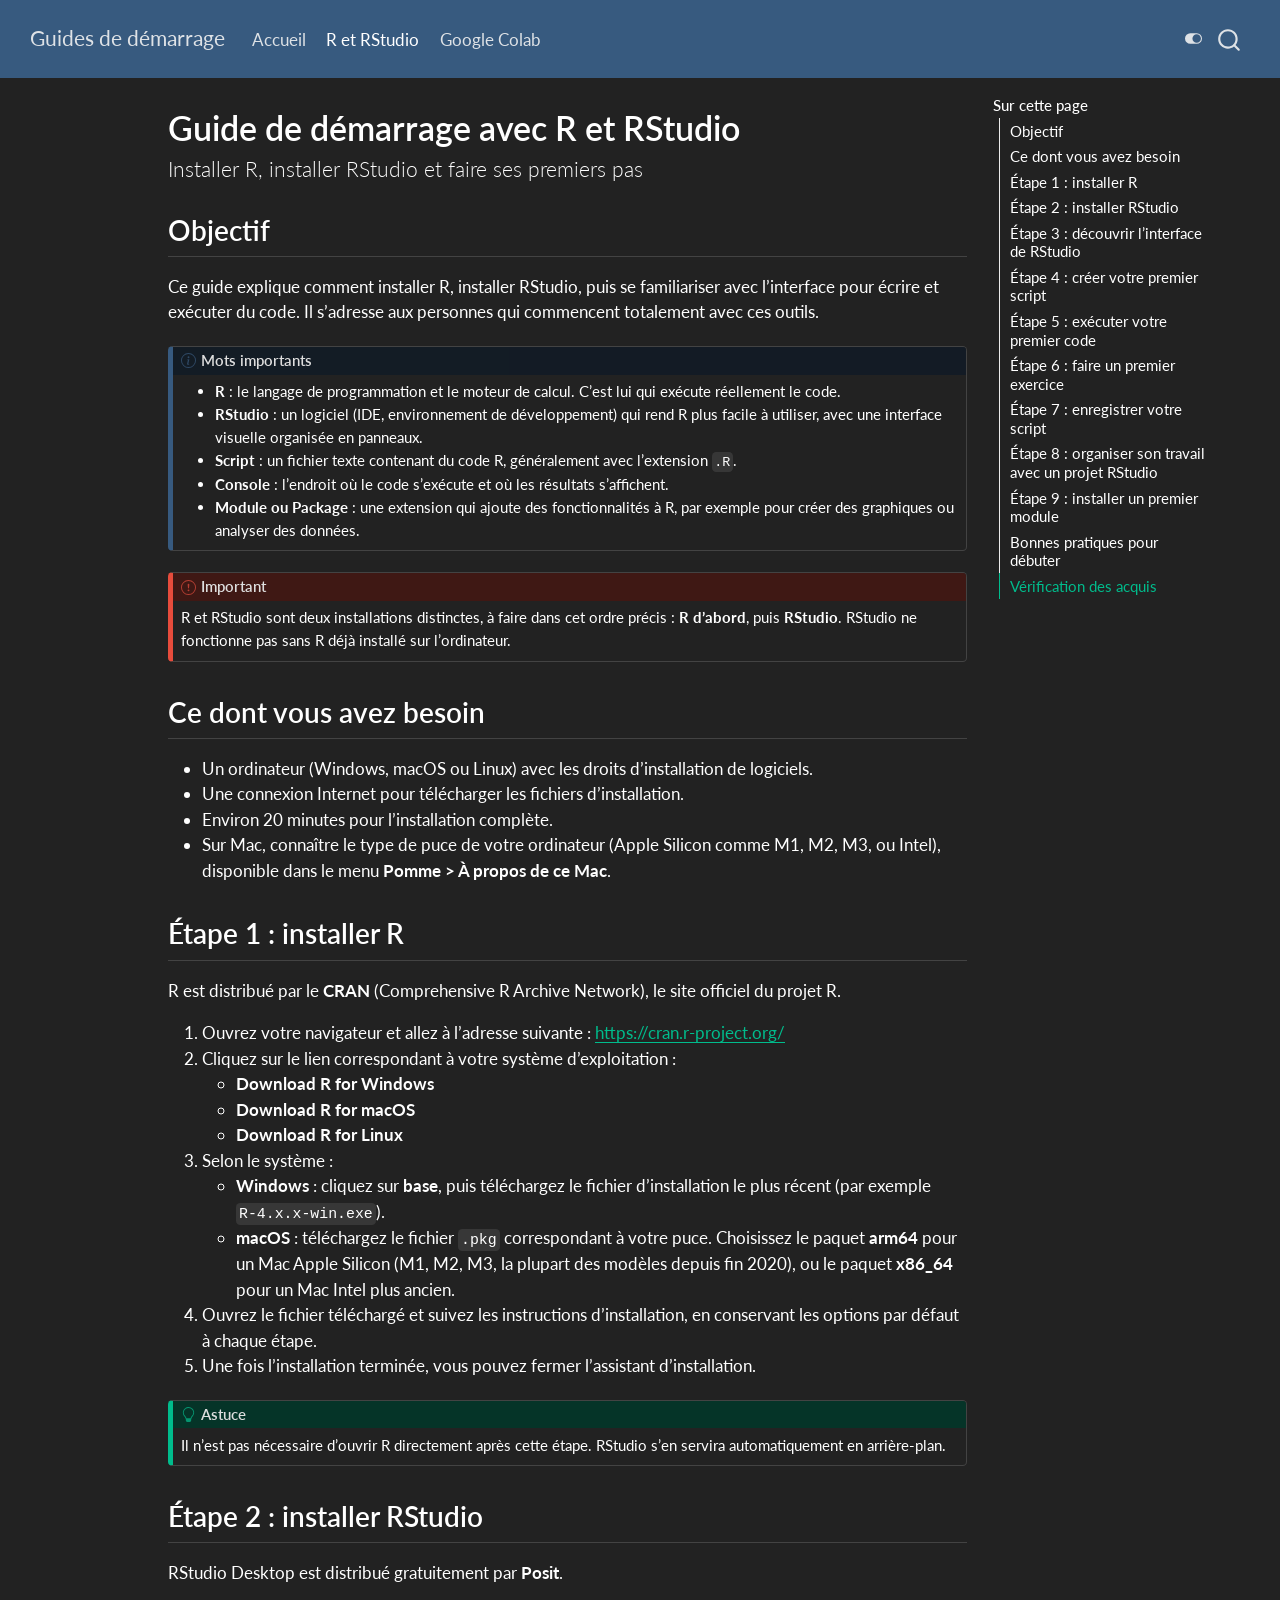
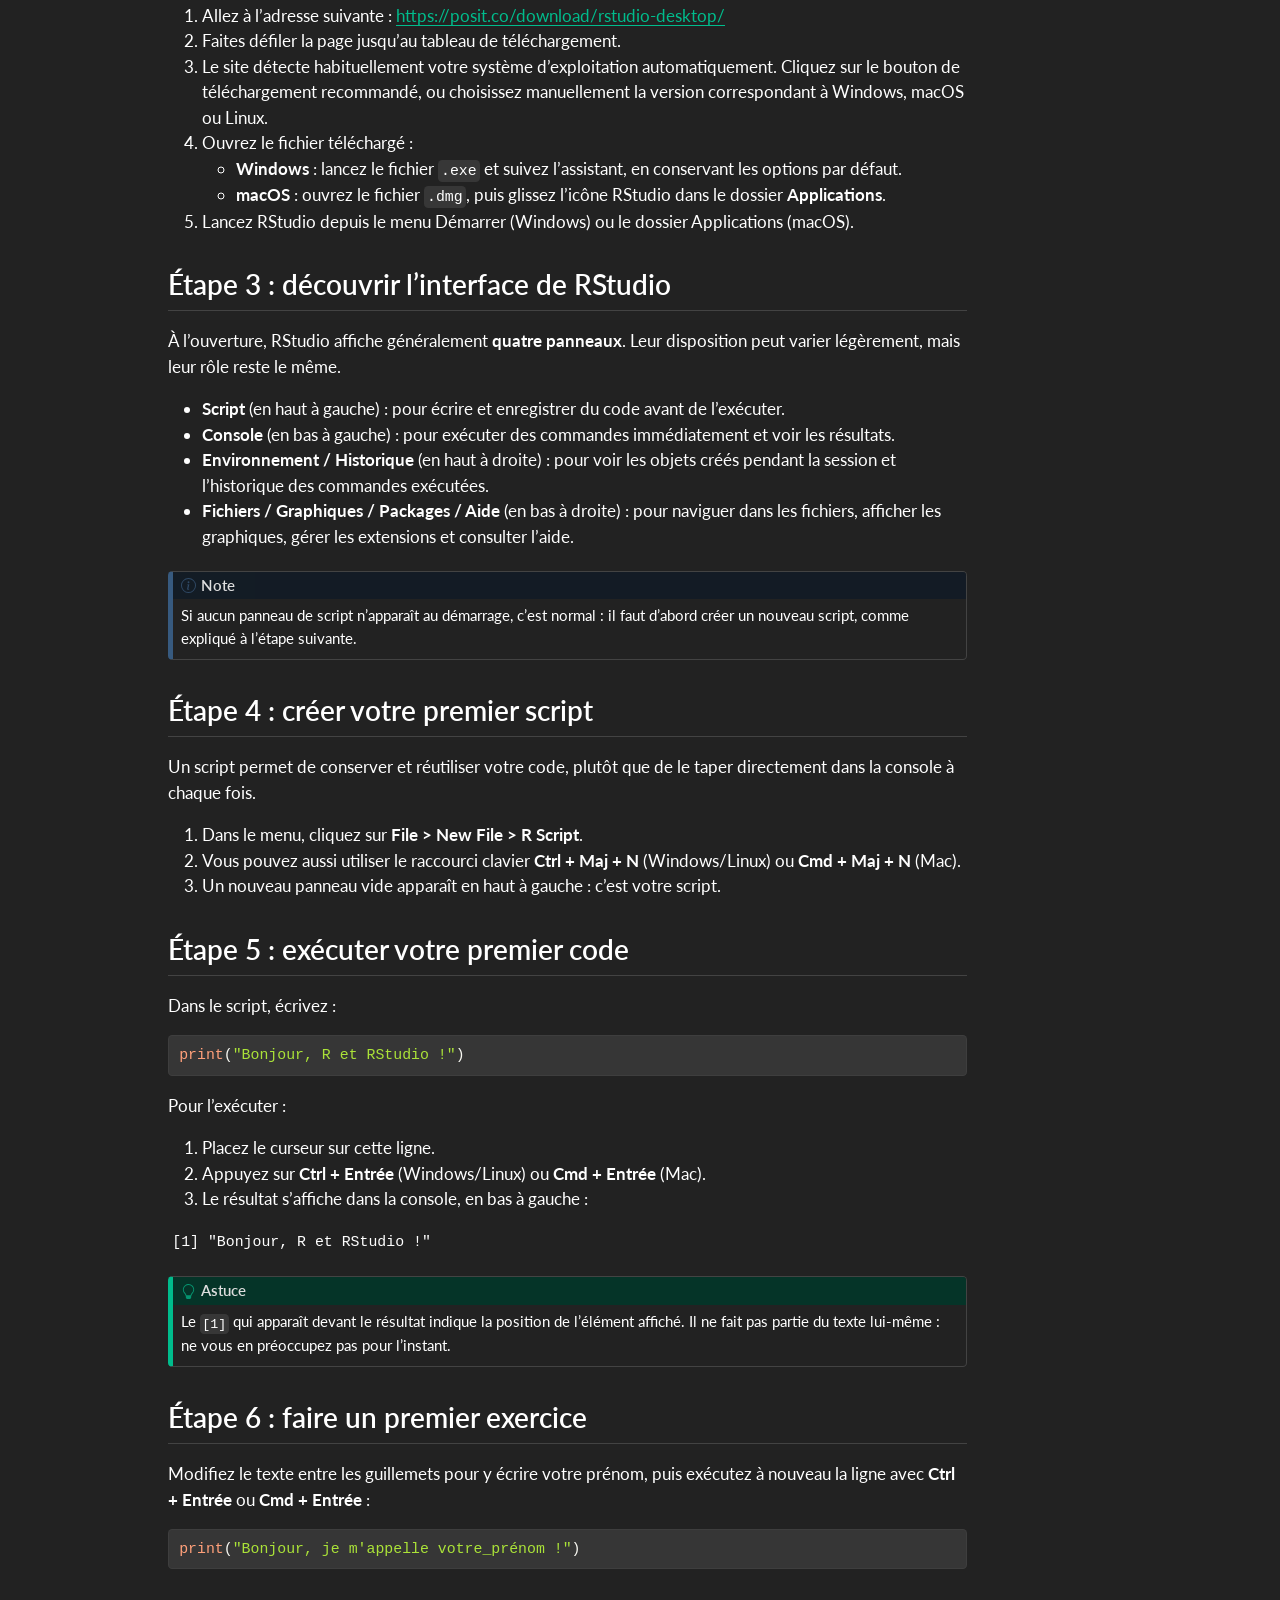
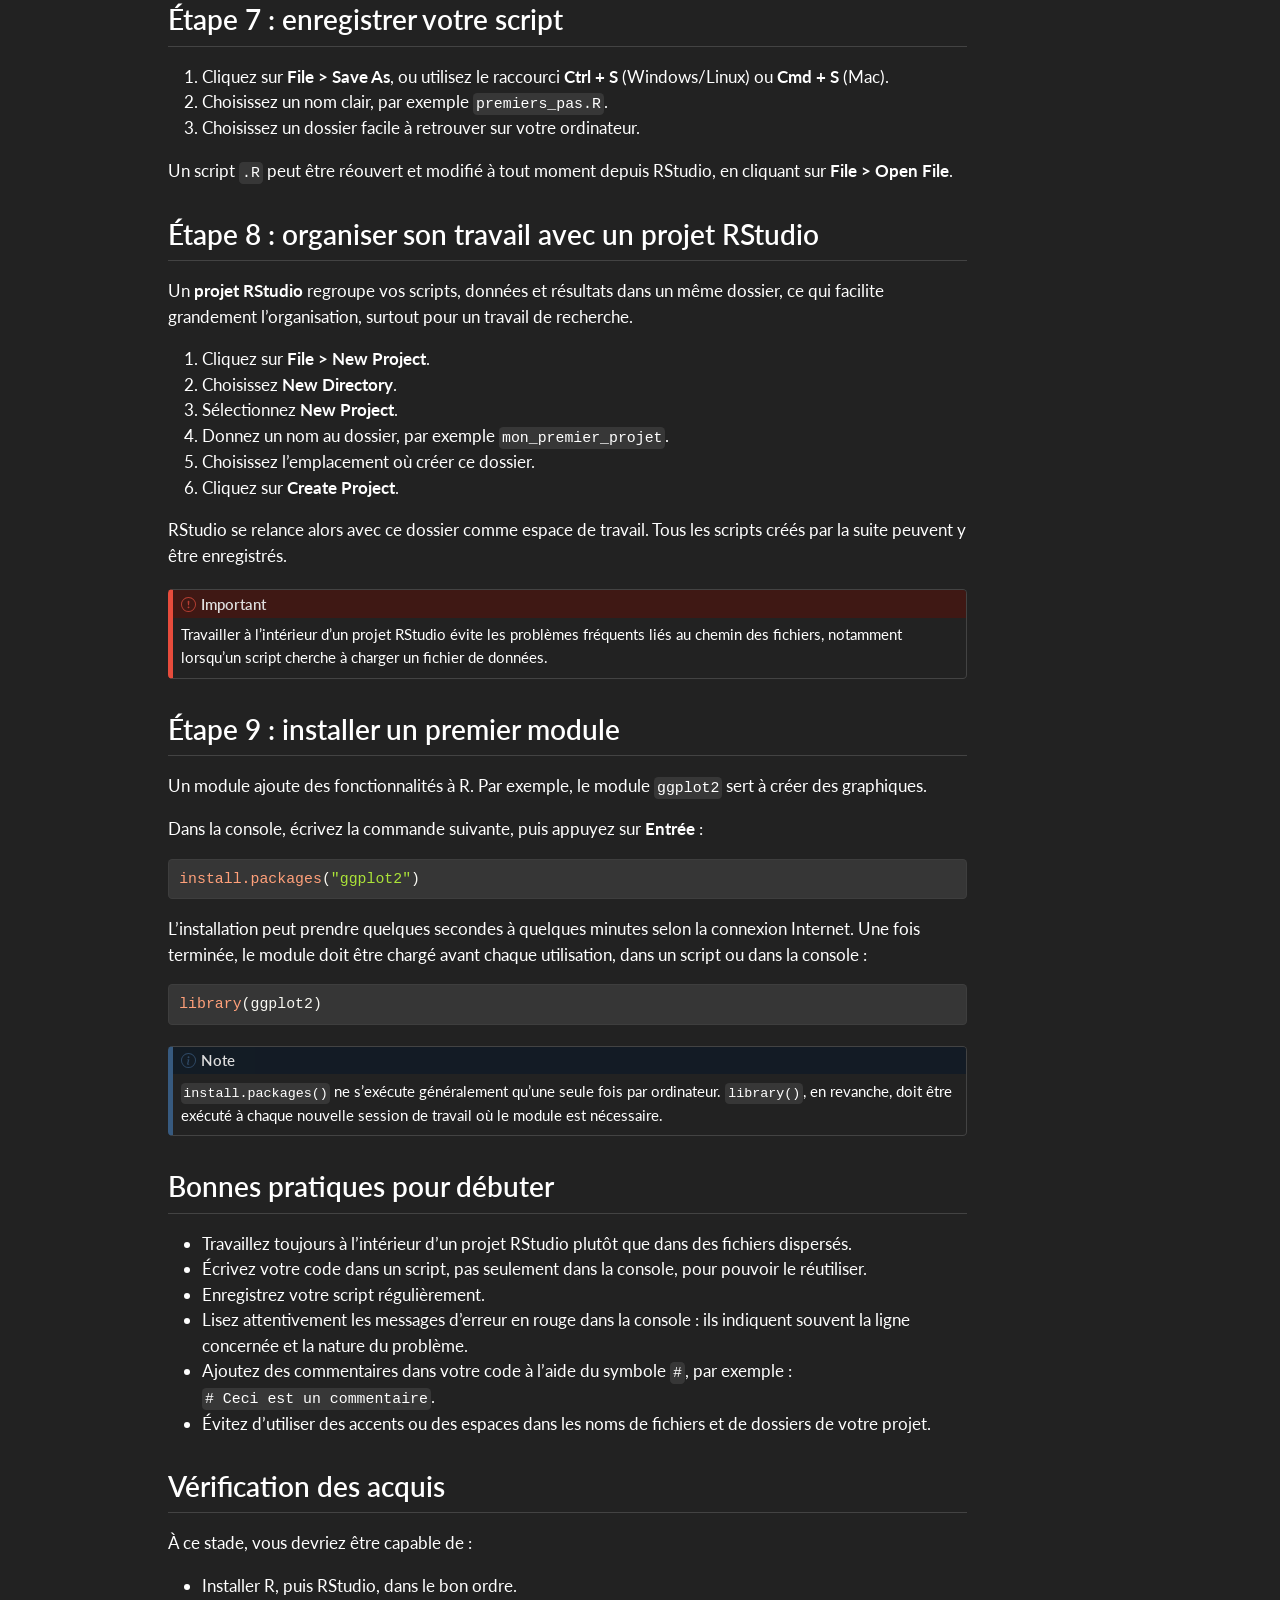
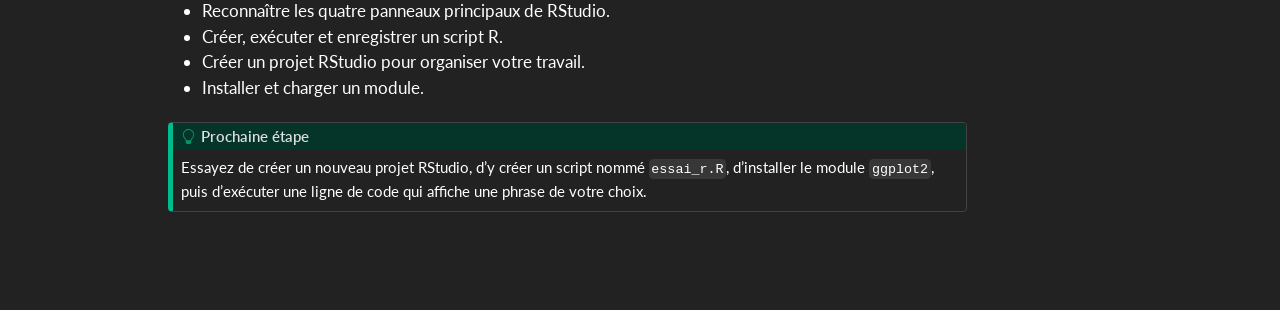
==== commit 819ece8e: "Built site for gh-pages" ====
--- a/01_r_et_rstudio.html
+++ b/01_r_et_rstudio.html
@@ -74,10 +74,12 @@
 <script src="site_libs/quarto-html/tippy.umd.min.js"></script>
 <script src="site_libs/quarto-html/anchor.min.js"></script>
 <link href="site_libs/quarto-html/tippy.css" rel="stylesheet">
-<link href="site_libs/quarto-html/quarto-syntax-highlighting-15634bcf2e68342d4ad2dfa704d543f6.css" rel="stylesheet" id="quarto-text-highlighting-styles">
+<link href="site_libs/quarto-html/quarto-syntax-highlighting-15634bcf2e68342d4ad2dfa704d543f6.css" rel="stylesheet" class="quarto-color-scheme" id="quarto-text-highlighting-styles">
+<link href="site_libs/quarto-html/quarto-syntax-highlighting-dark-0a6b7249c26820e032cb0bd839ff02b1.css" rel="stylesheet" class="quarto-color-scheme quarto-color-alternate" id="quarto-text-highlighting-styles">
 <script src="site_libs/bootstrap/bootstrap.min.js"></script>
 <link href="site_libs/bootstrap/bootstrap-icons.css" rel="stylesheet">
-<link href="site_libs/bootstrap/bootstrap-a0f9fd0d421825b736dc1bbcbcba2219.min.css" rel="stylesheet" append-hash="true" id="quarto-bootstrap" data-mode="light">
+<link href="site_libs/bootstrap/bootstrap-6b423f165eeea3787de40cb4f8e821c3.min.css" rel="stylesheet" append-hash="true" class="quarto-color-scheme" id="quarto-bootstrap" data-mode="light">
+<link href="site_libs/bootstrap/bootstrap-dark-e8964db687007ca8dd88d9d9ce58e3ef.min.css" rel="stylesheet" append-hash="true" class="quarto-color-scheme quarto-color-alternate" id="quarto-bootstrap" data-mode="dark">
 <script id="quarto-search-options" type="application/json">{
   "location": "navbar",
   "copy-button": false,
@@ -109,7 +111,167 @@
 
 </head>
 
-<body class="nav-fixed quarto-light">
+<body class="nav-fixed quarto-dark"><script id="quarto-html-before-body" type="application/javascript">
+    const toggleBodyColorMode = (bsSheetEl) => {
+      const mode = bsSheetEl.getAttribute("data-mode");
+      const bodyEl = window.document.querySelector("body");
+      if (mode === "dark") {
+        bodyEl.classList.add("quarto-dark");
+        bodyEl.classList.remove("quarto-light");
+      } else {
+        bodyEl.classList.add("quarto-light");
+        bodyEl.classList.remove("quarto-dark");
+      }
+    }
+    const toggleBodyColorPrimary = () => {
+      const bsSheetEl = window.document.querySelector("link#quarto-bootstrap:not([rel=disabled-stylesheet])");
+      if (bsSheetEl) {
+        toggleBodyColorMode(bsSheetEl);
+      }
+    }
+    const setColorSchemeToggle = (alternate) => {
+      const toggles = window.document.querySelectorAll('.quarto-color-scheme-toggle');
+      for (let i=0; i < toggles.length; i++) {
+        const toggle = toggles[i];
+        if (toggle) {
+          if (alternate) {
+            toggle.classList.add("alternate");
+          } else {
+            toggle.classList.remove("alternate");
+          }
+        }
+      }
+    };
+    const toggleColorMode = (alternate) => {
+      // Switch the stylesheets
+      const primaryStylesheets = window.document.querySelectorAll('link.quarto-color-scheme:not(.quarto-color-alternate)');
+      const alternateStylesheets = window.document.querySelectorAll('link.quarto-color-scheme.quarto-color-alternate');
+      manageTransitions('#quarto-margin-sidebar .nav-link', false);
+      if (alternate) {
+        // note: dark is layered on light, we don't disable primary!
+        enableStylesheet(alternateStylesheets);
+        for (const sheetNode of alternateStylesheets) {
+          if (sheetNode.id === "quarto-bootstrap") {
+            toggleBodyColorMode(sheetNode);
+          }
+        }
+      } else {
+        disableStylesheet(alternateStylesheets);
+        enableStylesheet(primaryStylesheets)
+        toggleBodyColorPrimary();
+      }
+      manageTransitions('#quarto-margin-sidebar .nav-link', true);
+      // Switch the toggles
+      setColorSchemeToggle(alternate)
+      // Hack to workaround the fact that safari doesn't
+      // properly recolor the scrollbar when toggling (#1455)
+      if (navigator.userAgent.indexOf('Safari') > 0 && navigator.userAgent.indexOf('Chrome') == -1) {
+        manageTransitions("body", false);
+        window.scrollTo(0, 1);
+        setTimeout(() => {
+          window.scrollTo(0, 0);
+          manageTransitions("body", true);
+        }, 40);
+      }
+    }
+    const disableStylesheet = (stylesheets) => {
+      for (let i=0; i < stylesheets.length; i++) {
+        const stylesheet = stylesheets[i];
+        stylesheet.rel = 'disabled-stylesheet';
+      }
+    }
+    const enableStylesheet = (stylesheets) => {
+      for (let i=0; i < stylesheets.length; i++) {
+        const stylesheet = stylesheets[i];
+        if(stylesheet.rel !== 'stylesheet') { // for Chrome, which will still FOUC without this check
+          stylesheet.rel = 'stylesheet';
+        }
+      }
+    }
+    const manageTransitions = (selector, allowTransitions) => {
+      const els = window.document.querySelectorAll(selector);
+      for (let i=0; i < els.length; i++) {
+        const el = els[i];
+        if (allowTransitions) {
+          el.classList.remove('notransition');
+        } else {
+          el.classList.add('notransition');
+        }
+      }
+    }
+    const isFileUrl = () => {
+      return window.location.protocol === 'file:';
+    }
+    const hasAlternateSentinel = () => {
+      let styleSentinel = getColorSchemeSentinel();
+      if (styleSentinel !== null) {
+        return styleSentinel === "alternate";
+      } else {
+        return false;
+      }
+    }
+    const setStyleSentinel = (alternate) => {
+      const value = alternate ? "alternate" : "default";
+      if (!isFileUrl()) {
+        window.localStorage.setItem("quarto-color-scheme", value);
+      } else {
+        localAlternateSentinel = value;
+      }
+    }
+    const getColorSchemeSentinel = () => {
+      if (!isFileUrl()) {
+        const storageValue = window.localStorage.getItem("quarto-color-scheme");
+        return storageValue != null ? storageValue : localAlternateSentinel;
+      } else {
+        return localAlternateSentinel;
+      }
+    }
+    const toggleGiscusIfUsed = (isAlternate, darkModeDefault) => {
+      const baseTheme = document.querySelector('#giscus-base-theme')?.value ?? 'light';
+      const alternateTheme = document.querySelector('#giscus-alt-theme')?.value ?? 'dark';
+      let newTheme = '';
+      if(authorPrefersDark) {
+        newTheme = isAlternate ? baseTheme : alternateTheme;
+      } else {
+        newTheme = isAlternate ? alternateTheme : baseTheme;
+      }
+      const changeGiscusTheme = () => {
+        // From: https://github.com/giscus/giscus/issues/336
+        const sendMessage = (message) => {
+          const iframe = document.querySelector('iframe.giscus-frame');
+          if (!iframe) return;
+          iframe.contentWindow.postMessage({ giscus: message }, 'https://giscus.app');
+        }
+        sendMessage({
+          setConfig: {
+            theme: newTheme
+          }
+        });
+      }
+      const isGiscussLoaded = window.document.querySelector('iframe.giscus-frame') !== null;
+      if (isGiscussLoaded) {
+        changeGiscusTheme();
+      }
+    };
+    const authorPrefersDark = true;
+    const darkModeDefault = authorPrefersDark;
+    let localAlternateSentinel = darkModeDefault ? 'alternate' : 'default';
+    // Dark / light mode switch
+    window.quartoToggleColorScheme = () => {
+      // Read the current dark / light value
+      let toAlternate = !hasAlternateSentinel();
+      toggleColorMode(toAlternate);
+      setStyleSentinel(toAlternate);
+      toggleGiscusIfUsed(toAlternate, darkModeDefault);
+      window.dispatchEvent(new Event('resize'));
+    };
+    // Switch to dark mode if need be
+    if (hasAlternateSentinel()) {
+      toggleColorMode(true);
+    } else {
+      toggleColorMode(false);
+    }
+  </script>
 
 <div id="quarto-search-results"></div>
   <header id="quarto-header" class="headroom fixed-top">
@@ -131,12 +293,17 @@
 <span class="menu-text">Accueil</span></a>
   </li>  
   <li class="nav-item">
+    <a class="nav-link active" href="./01_r_et_rstudio.html" aria-current="page"> 
+<span class="menu-text">R et RStudio</span></a>
+  </li>  
+  <li class="nav-item">
     <a class="nav-link" href="./03_google_colab.html"> 
 <span class="menu-text">Google Colab</span></a>
   </li>  
 </ul>
           </div> <!-- /navcollapse -->
             <div class="quarto-navbar-tools">
+  <a href="" class="quarto-color-scheme-toggle quarto-navigation-tool  px-1" onclick="window.quartoToggleColorScheme(); return false;" title="Basculer le mode sombre"><i class="bi"></i></a>
 </div>
       </div> <!-- /container-fluid -->
     </nav>
@@ -169,6 +336,7 @@
 <!-- main -->
 <main class="content" id="quarto-document-content">
 
+
 <header id="title-block-header" class="quarto-title-block default">
 <div class="quarto-title">
 <h1 class="title">Guide de démarrage avec R et RStudio</h1>
@@ -441,6 +609,19 @@
 </main> <!-- /main -->
 <script id="quarto-html-after-body" type="application/javascript">
   window.document.addEventListener("DOMContentLoaded", function (event) {
+    // Ensure there is a toggle, if there isn't float one in the top right
+    if (window.document.querySelector('.quarto-color-scheme-toggle') === null) {
+      const a = window.document.createElement('a');
+      a.classList.add('top-right');
+      a.classList.add('quarto-color-scheme-toggle');
+      a.href = "";
+      a.onclick = function() { try { window.quartoToggleColorScheme(); } catch {} return false; };
+      const i = window.document.createElement("i");
+      i.classList.add('bi');
+      a.appendChild(i);
+      window.document.body.appendChild(a);
+    }
+    setColorSchemeToggle(hasAlternateSentinel())
     const icon = "";
     const anchorJS = new window.AnchorJS();
     anchorJS.options = {
--- a/site_libs/quarto-html/quarto-syntax-highlighting-dark-0a6b7249c26820e032cb0bd839ff02b1.css
+++ b/site_libs/quarto-html/quarto-syntax-highlighting-dark-0a6b7249c26820e032cb0bd839ff02b1.css
@@ -0,0 +1,219 @@
+/* quarto syntax highlight colors */
+:root {
+  --quarto-hl-al-color: #f07178;
+  --quarto-hl-an-color: #d4d0ab;
+  --quarto-hl-at-color: #00e0e0;
+  --quarto-hl-bn-color: #d4d0ab;
+  --quarto-hl-bu-color: #abe338;
+  --quarto-hl-ch-color: #abe338;
+  --quarto-hl-co-color: #f8f8f2;
+  --quarto-hl-cv-color: #ffd700;
+  --quarto-hl-cn-color: #ffd700;
+  --quarto-hl-cf-color: #ffa07a;
+  --quarto-hl-dt-color: #ffa07a;
+  --quarto-hl-dv-color: #d4d0ab;
+  --quarto-hl-do-color: #f8f8f2;
+  --quarto-hl-er-color: #f07178;
+  --quarto-hl-ex-color: #00e0e0;
+  --quarto-hl-fl-color: #d4d0ab;
+  --quarto-hl-fu-color: #ffa07a;
+  --quarto-hl-im-color: #abe338;
+  --quarto-hl-in-color: #d4d0ab;
+  --quarto-hl-kw-color: #ffa07a;
+  --quarto-hl-op-color: #ffa07a;
+  --quarto-hl-ot-color: #00e0e0;
+  --quarto-hl-pp-color: #dcc6e0;
+  --quarto-hl-re-color: #00e0e0;
+  --quarto-hl-sc-color: #abe338;
+  --quarto-hl-ss-color: #abe338;
+  --quarto-hl-st-color: #abe338;
+  --quarto-hl-va-color: #00e0e0;
+  --quarto-hl-vs-color: #abe338;
+  --quarto-hl-wa-color: #dcc6e0;
+}
+
+/* other quarto variables */
+:root {
+  --quarto-font-monospace: SFMono-Regular, Menlo, Monaco, Consolas, "Liberation Mono", "Courier New", monospace;
+}
+
+/* syntax highlight based on Pandoc's rules */
+pre > code.sourceCode > span {
+  color: #f8f8f2;
+}
+
+code.sourceCode > span {
+  color: #f8f8f2;
+}
+
+div.sourceCode,
+div.sourceCode pre.sourceCode {
+  color: #f8f8f2;
+}
+
+/* Normal */
+code span {
+  color: #f8f8f2;
+}
+
+/* Alert */
+code span.al {
+  color: #f07178;
+}
+
+/* Annotation */
+code span.an {
+  color: #d4d0ab;
+}
+
+/* Attribute */
+code span.at {
+  color: #00e0e0;
+}
+
+/* BaseN */
+code span.bn {
+  color: #d4d0ab;
+}
+
+/* BuiltIn */
+code span.bu {
+  color: #abe338;
+}
+
+/* ControlFlow */
+code span.cf {
+  font-weight: bold;
+  color: #ffa07a;
+}
+
+/* Char */
+code span.ch {
+  color: #abe338;
+}
+
+/* Constant */
+code span.cn {
+  color: #ffd700;
+}
+
+/* Comment */
+code span.co {
+  font-style: italic;
+  color: #f8f8f2;
+}
+
+/* CommentVar */
+code span.cv {
+  color: #ffd700;
+}
+
+/* Documentation */
+code span.do {
+  color: #f8f8f2;
+}
+
+/* DataType */
+code span.dt {
+  color: #ffa07a;
+}
+
+/* DecVal */
+code span.dv {
+  color: #d4d0ab;
+}
+
+/* Error */
+code span.er {
+  color: #f07178;
+  text-decoration: underline;
+}
+
+/* Extension */
+code span.ex {
+  font-weight: bold;
+  color: #00e0e0;
+}
+
+/* Float */
+code span.fl {
+  color: #d4d0ab;
+}
+
+/* Function */
+code span.fu {
+  color: #ffa07a;
+}
+
+/* Import */
+code span.im {
+  color: #abe338;
+}
+
+/* Information */
+code span.in {
+  color: #d4d0ab;
+}
+
+/* Keyword */
+code span.kw {
+  font-weight: bold;
+  color: #ffa07a;
+}
+
+/* Operator */
+code span.op {
+  color: #ffa07a;
+}
+
+/* Other */
+code span.ot {
+  color: #00e0e0;
+}
+
+/* Preprocessor */
+code span.pp {
+  color: #dcc6e0;
+}
+
+/* RegionMarker */
+code span.re {
+  background-color: #f8f8f2;
+  color: #00e0e0;
+}
+
+/* SpecialChar */
+code span.sc {
+  color: #abe338;
+}
+
+/* SpecialString */
+code span.ss {
+  color: #abe338;
+}
+
+/* String */
+code span.st {
+  color: #abe338;
+}
+
+/* Variable */
+code span.va {
+  color: #00e0e0;
+}
+
+/* VerbatimString */
+code span.vs {
+  color: #abe338;
+}
+
+/* Warning */
+code span.wa {
+  color: #dcc6e0;
+}
+
+.prevent-inlining {
+  content: "</";
+}
+
+/*# sourceMappingURL=175367c052bafc98bd680af3479823f0.css.map */
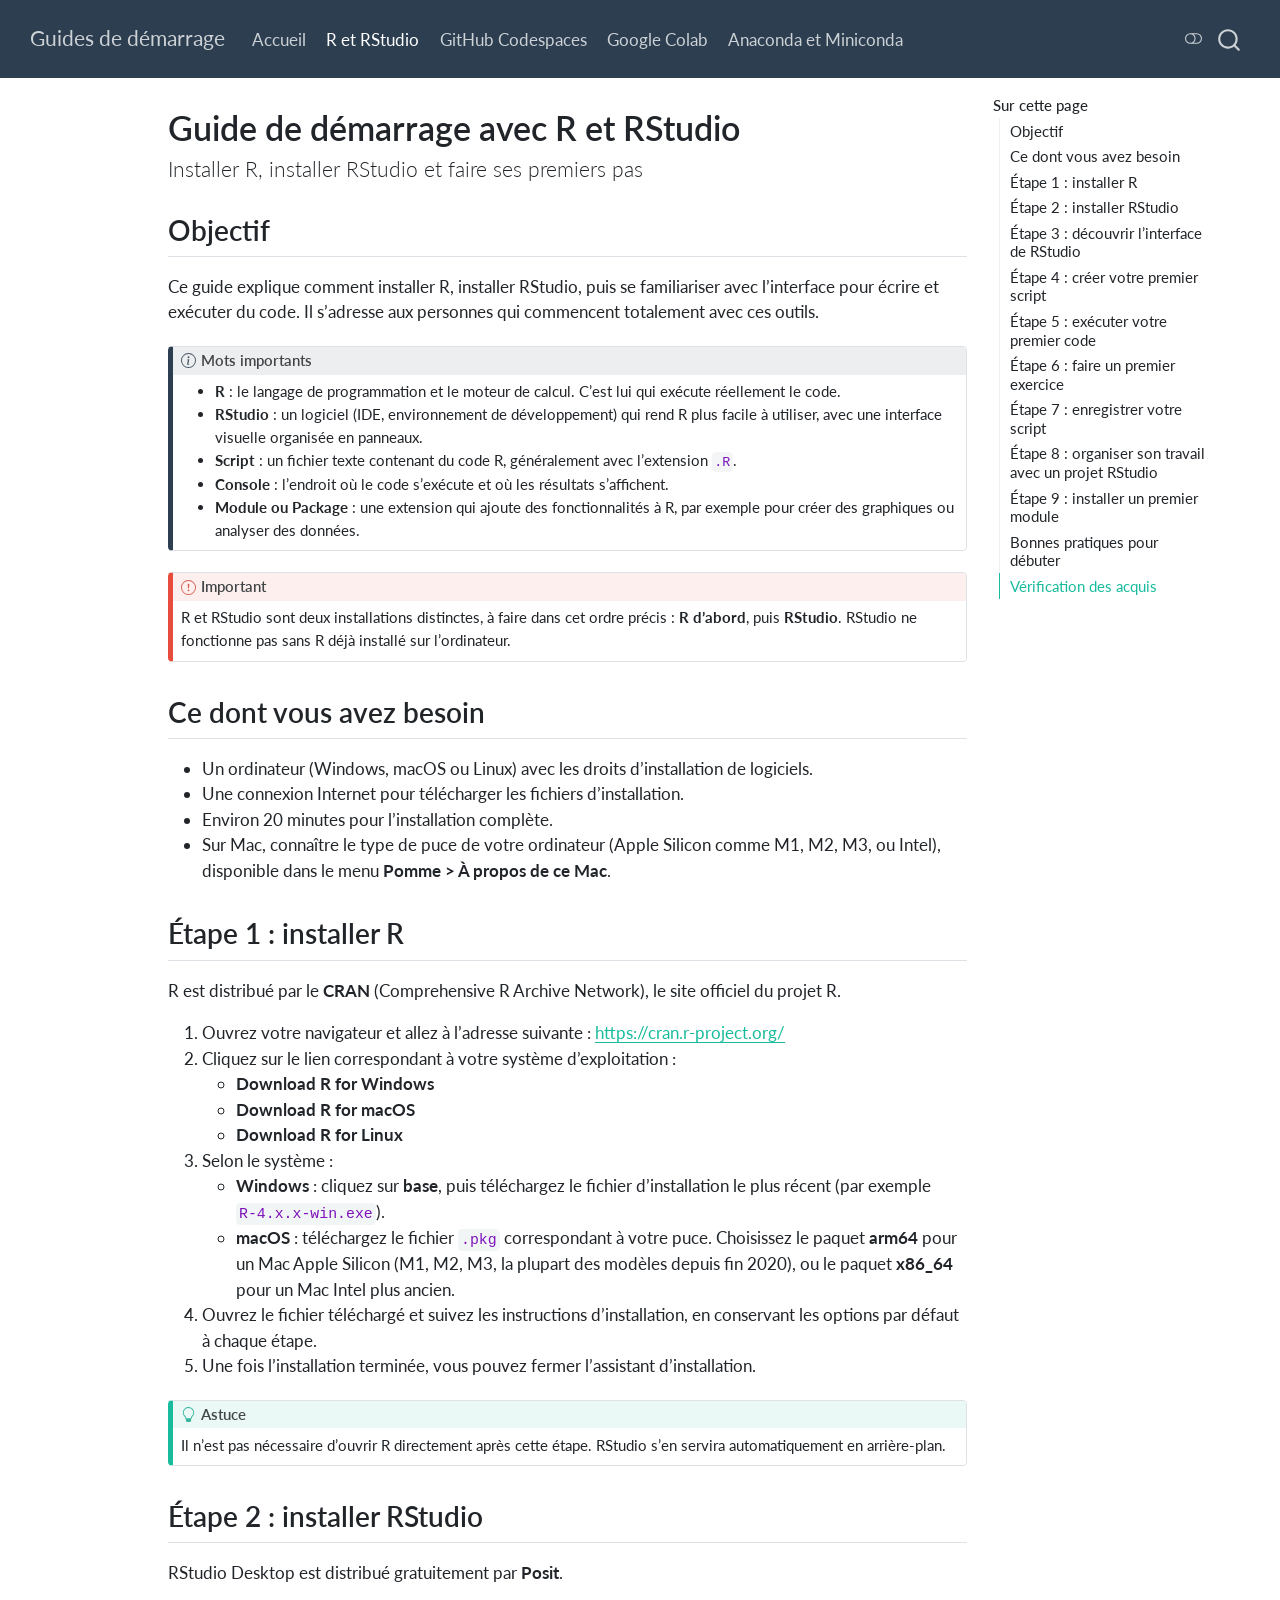
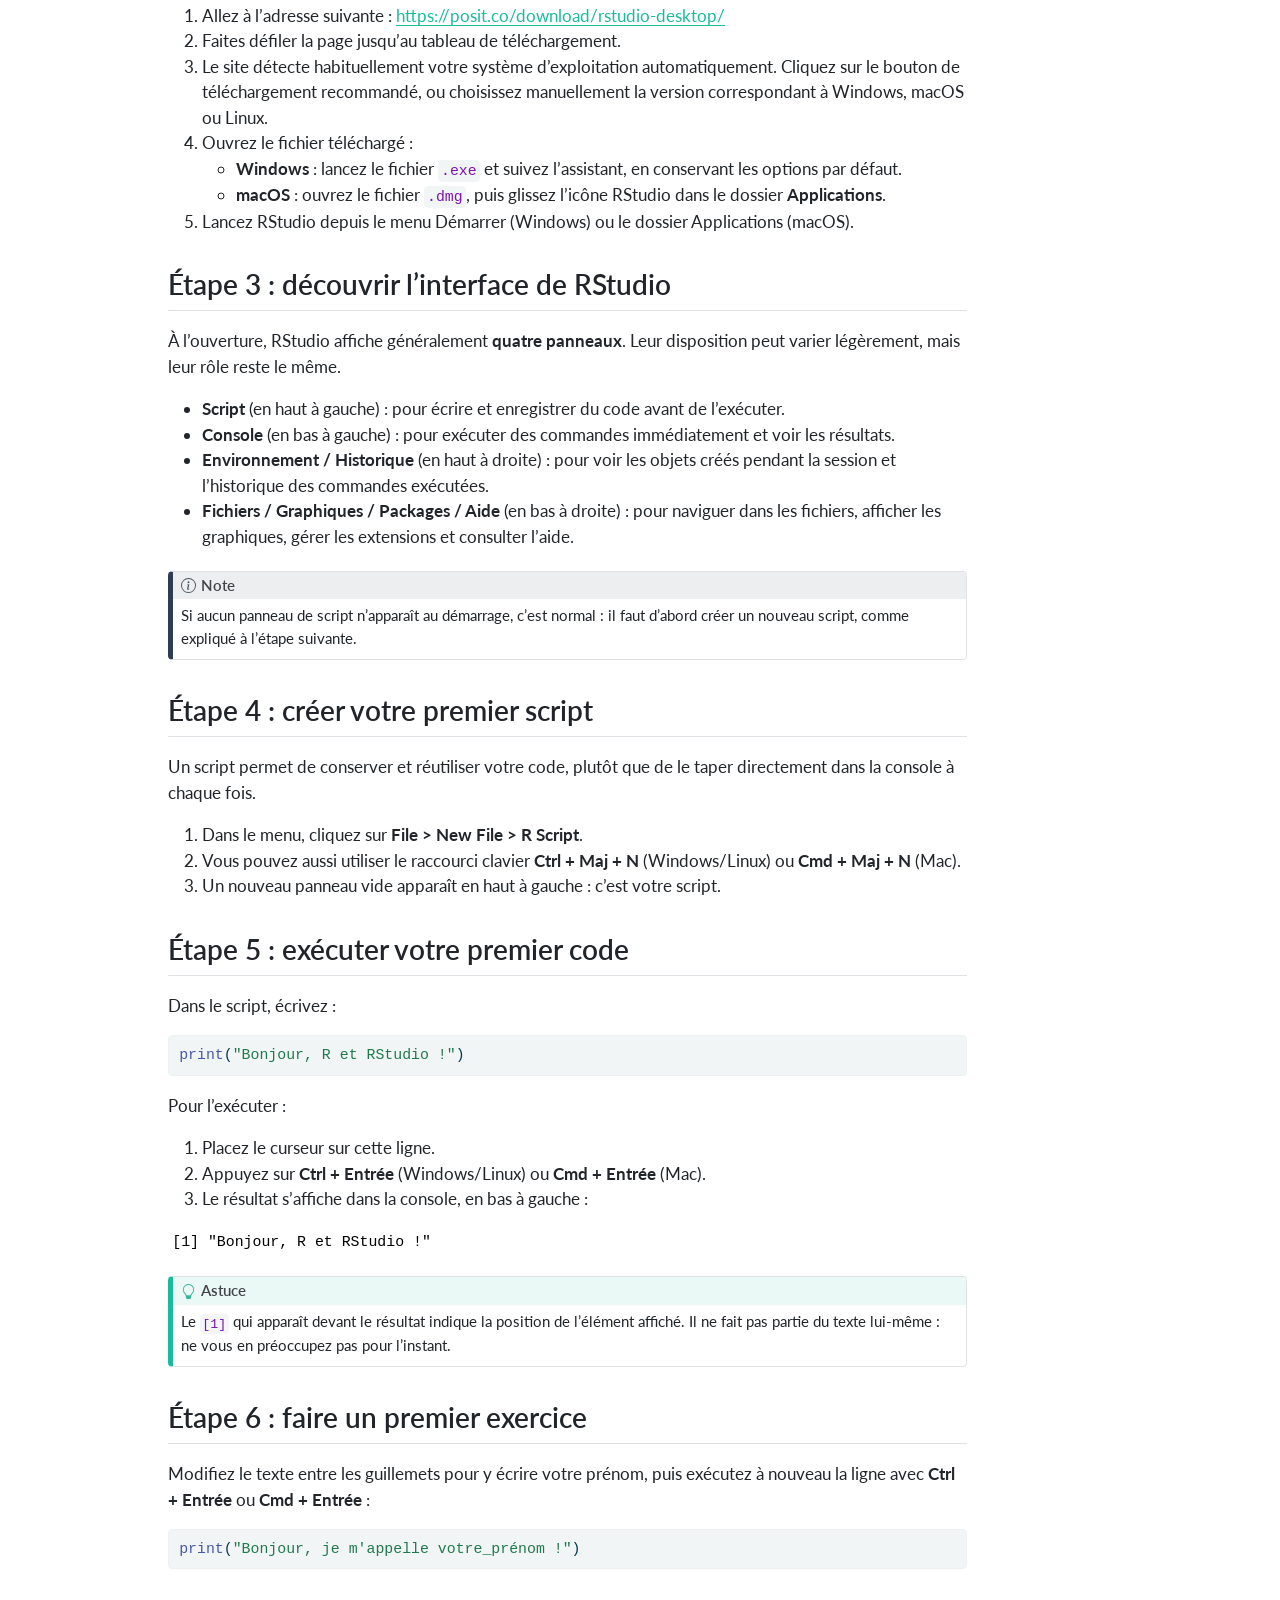
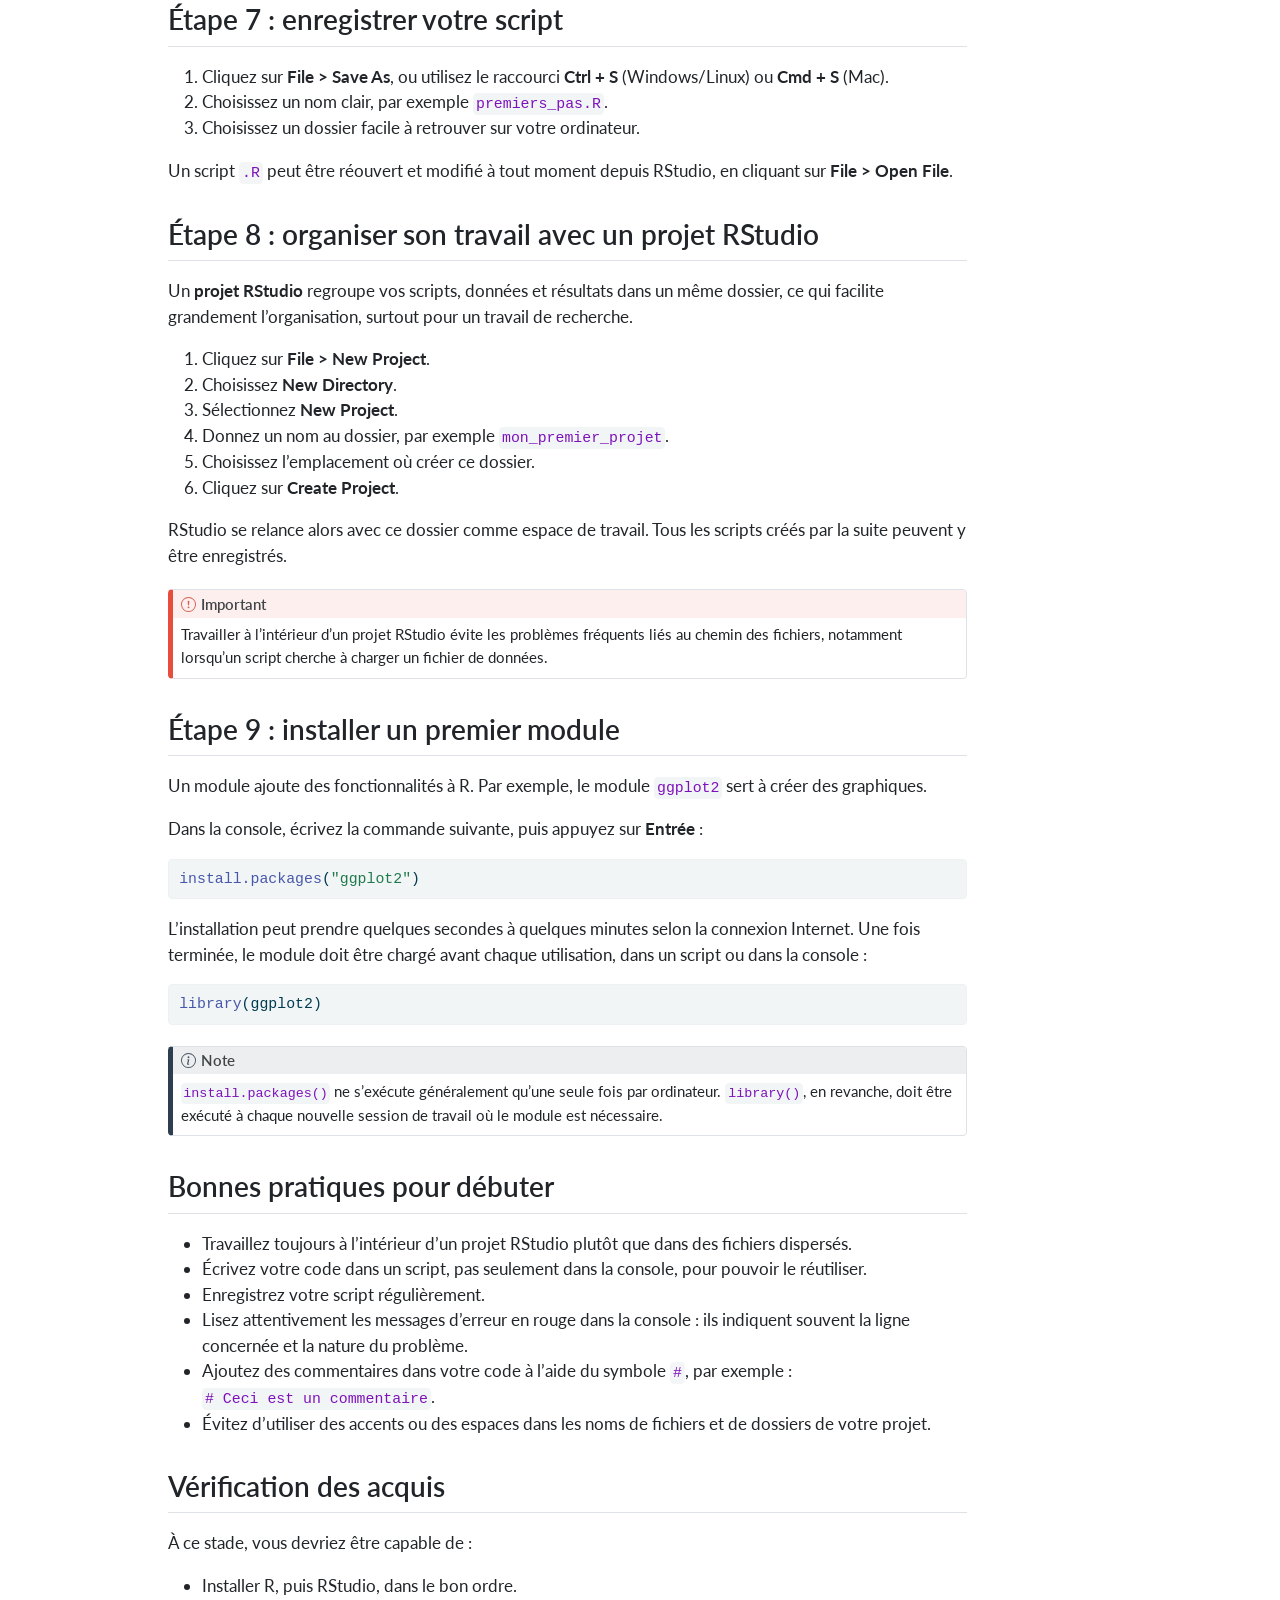
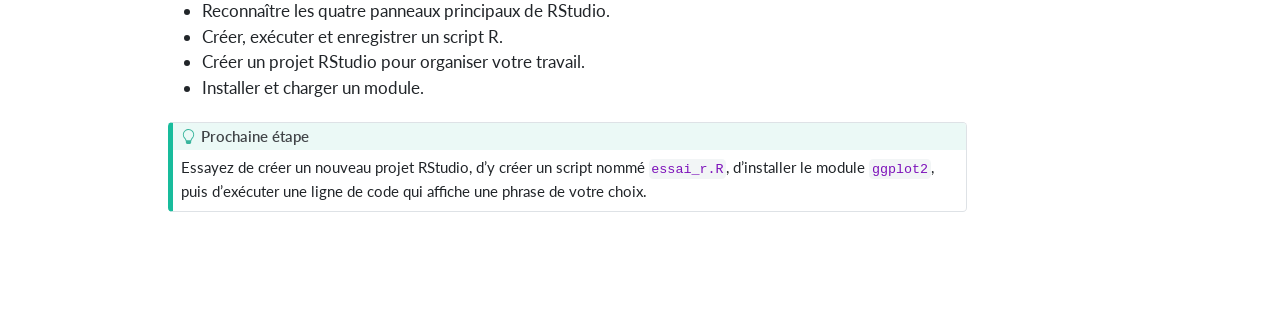
==== commit 7d7577f0: "Built site for gh-pages" ====
--- a/01_r_et_rstudio.html
+++ b/01_r_et_rstudio.html
@@ -76,10 +76,12 @@
 <link href="site_libs/quarto-html/tippy.css" rel="stylesheet">
 <link href="site_libs/quarto-html/quarto-syntax-highlighting-15634bcf2e68342d4ad2dfa704d543f6.css" rel="stylesheet" class="quarto-color-scheme" id="quarto-text-highlighting-styles">
 <link href="site_libs/quarto-html/quarto-syntax-highlighting-dark-0a6b7249c26820e032cb0bd839ff02b1.css" rel="stylesheet" class="quarto-color-scheme quarto-color-alternate" id="quarto-text-highlighting-styles">
+<link href="site_libs/quarto-html/quarto-syntax-highlighting-15634bcf2e68342d4ad2dfa704d543f6.css" rel="stylesheet" class="quarto-color-scheme-extra" id="quarto-text-highlighting-styles">
 <script src="site_libs/bootstrap/bootstrap.min.js"></script>
 <link href="site_libs/bootstrap/bootstrap-icons.css" rel="stylesheet">
 <link href="site_libs/bootstrap/bootstrap-6b423f165eeea3787de40cb4f8e821c3.min.css" rel="stylesheet" append-hash="true" class="quarto-color-scheme" id="quarto-bootstrap" data-mode="light">
 <link href="site_libs/bootstrap/bootstrap-dark-e8964db687007ca8dd88d9d9ce58e3ef.min.css" rel="stylesheet" append-hash="true" class="quarto-color-scheme quarto-color-alternate" id="quarto-bootstrap" data-mode="dark">
+<link href="site_libs/bootstrap/bootstrap-6b423f165eeea3787de40cb4f8e821c3.min.css" rel="stylesheet" append-hash="true" class="quarto-color-scheme-extra" id="quarto-bootstrap" data-mode="light">
 <script id="quarto-search-options" type="application/json">{
   "location": "navbar",
   "copy-button": false,
@@ -111,7 +113,7 @@
 
 </head>
 
-<body class="nav-fixed quarto-dark"><script id="quarto-html-before-body" type="application/javascript">
+<body class="nav-fixed quarto-light"><script id="quarto-html-before-body" type="application/javascript">
     const toggleBodyColorMode = (bsSheetEl) => {
       const mode = bsSheetEl.getAttribute("data-mode");
       const bodyEl = window.document.querySelector("body");
@@ -253,8 +255,10 @@
         changeGiscusTheme();
       }
     };
-    const authorPrefersDark = true;
+    const authorPrefersDark = false;
     const darkModeDefault = authorPrefersDark;
+      document.querySelector('link#quarto-text-highlighting-styles.quarto-color-scheme-extra').rel = 'disabled-stylesheet';
+      document.querySelector('link#quarto-bootstrap.quarto-color-scheme-extra').rel = 'disabled-stylesheet';
     let localAlternateSentinel = darkModeDefault ? 'alternate' : 'default';
     // Dark / light mode switch
     window.quartoToggleColorScheme = () => {
@@ -297,8 +301,16 @@
 <span class="menu-text">R et RStudio</span></a>
   </li>  
   <li class="nav-item">
+    <a class="nav-link" href="./02_github-codespaces.html"> 
+<span class="menu-text">GitHub Codespaces</span></a>
+  </li>  
+  <li class="nav-item">
     <a class="nav-link" href="./03_google_colab.html"> 
 <span class="menu-text">Google Colab</span></a>
+  </li>  
+  <li class="nav-item">
+    <a class="nav-link" href="./04_anaconda_miniconda.html"> 
+<span class="menu-text">Anaconda et Miniconda</span></a>
   </li>  
 </ul>
           </div> <!-- /navcollapse -->
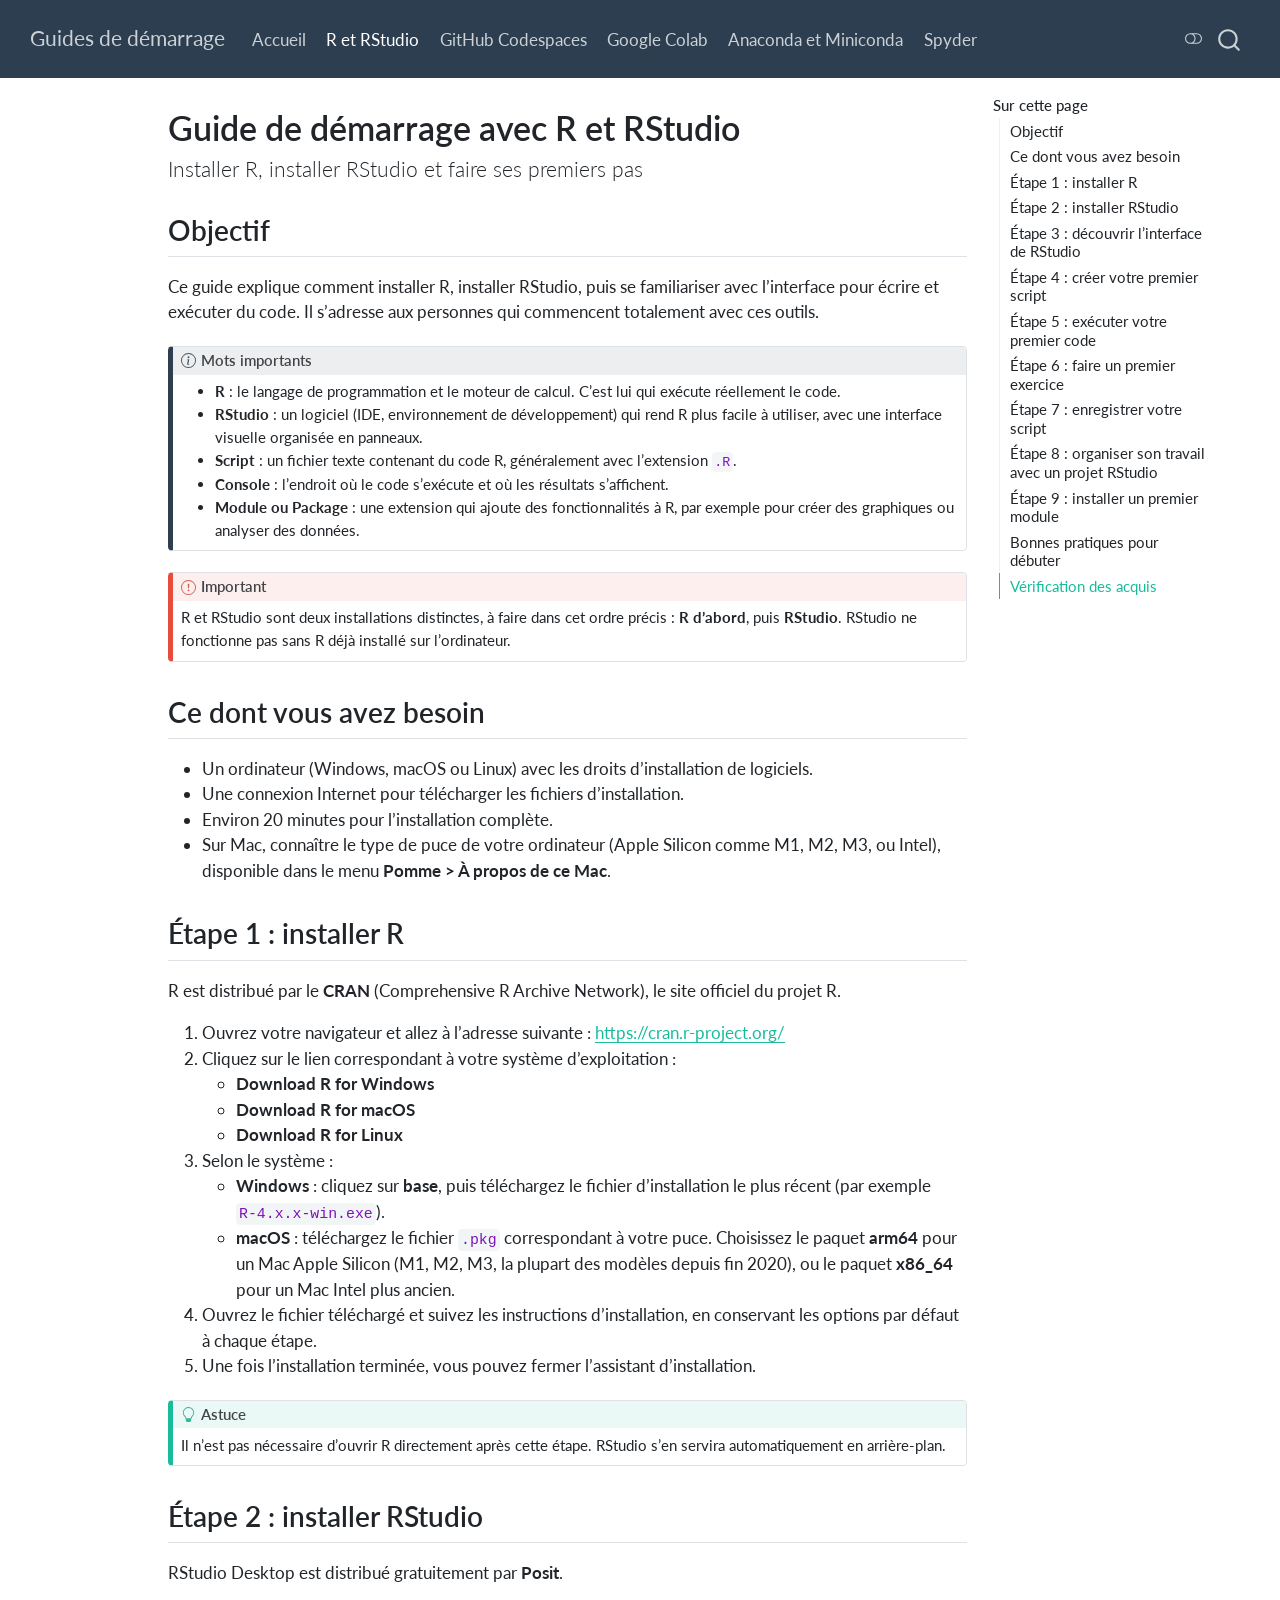
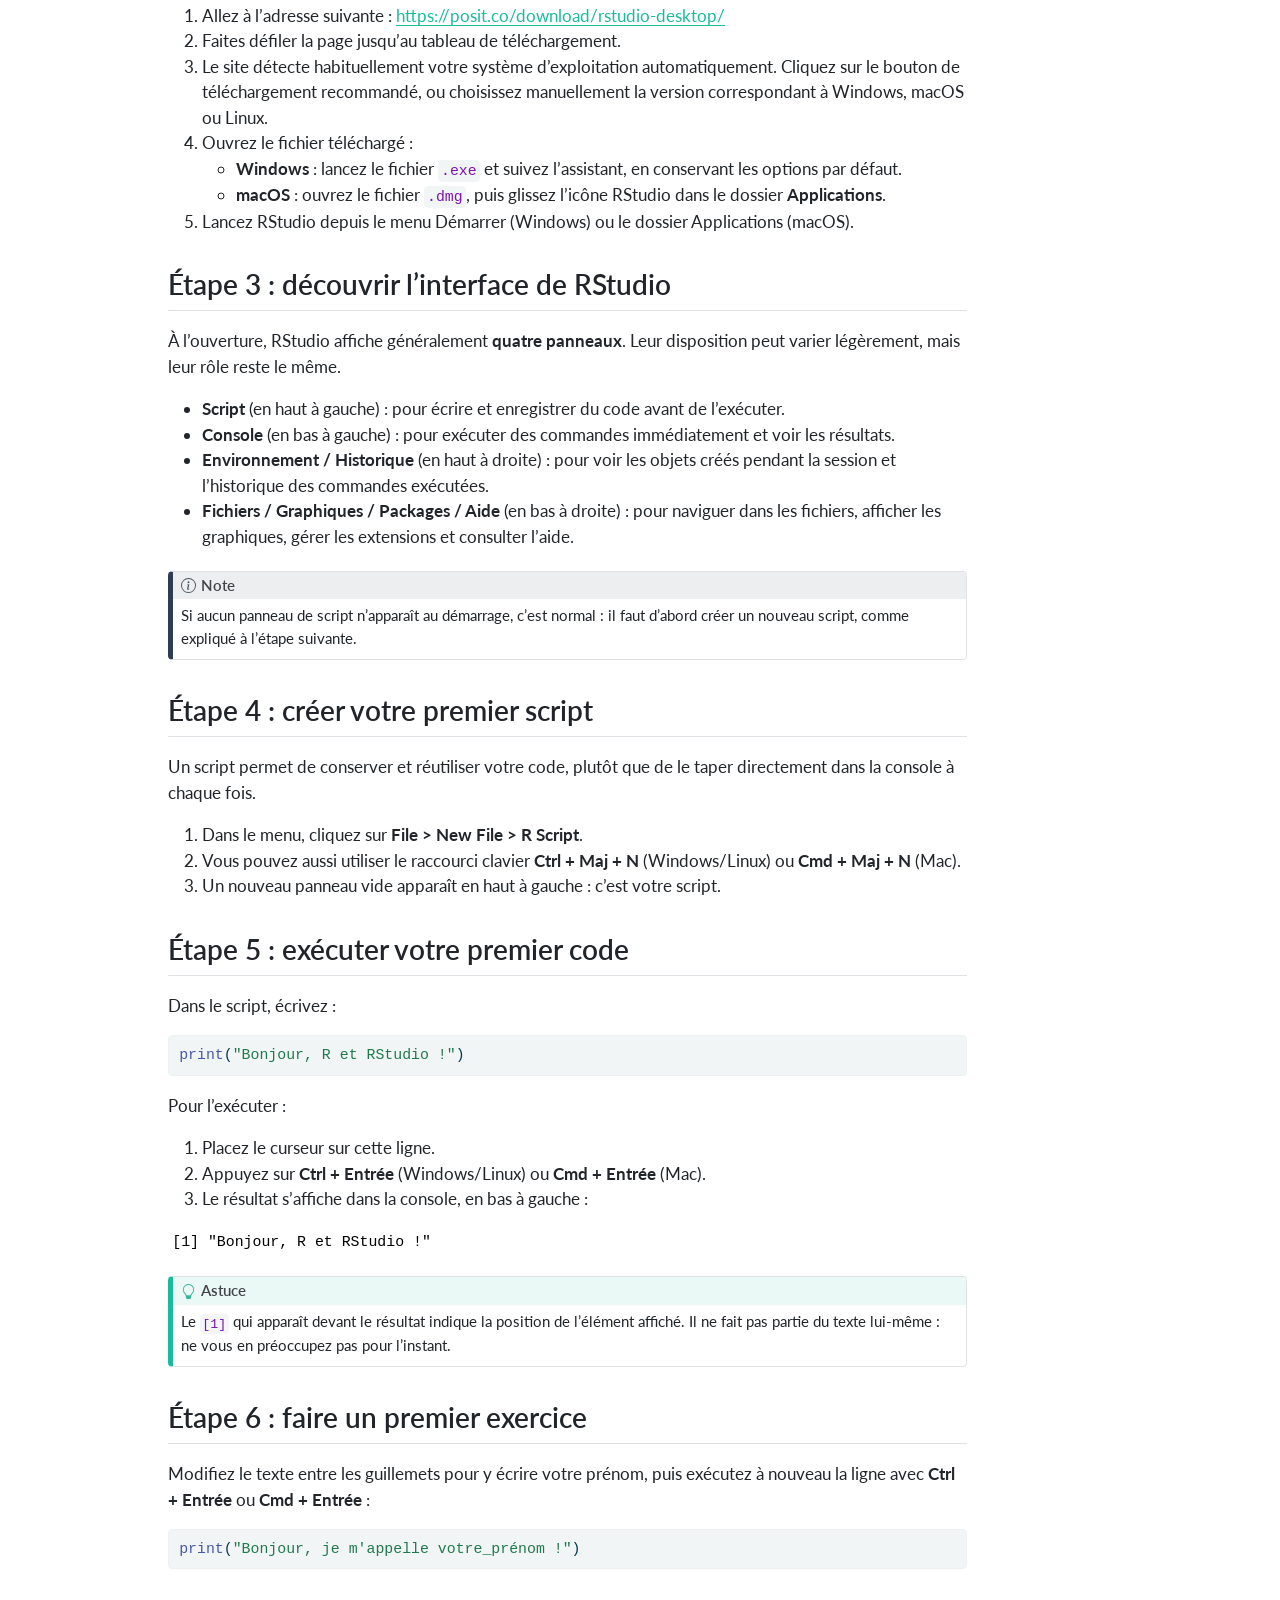
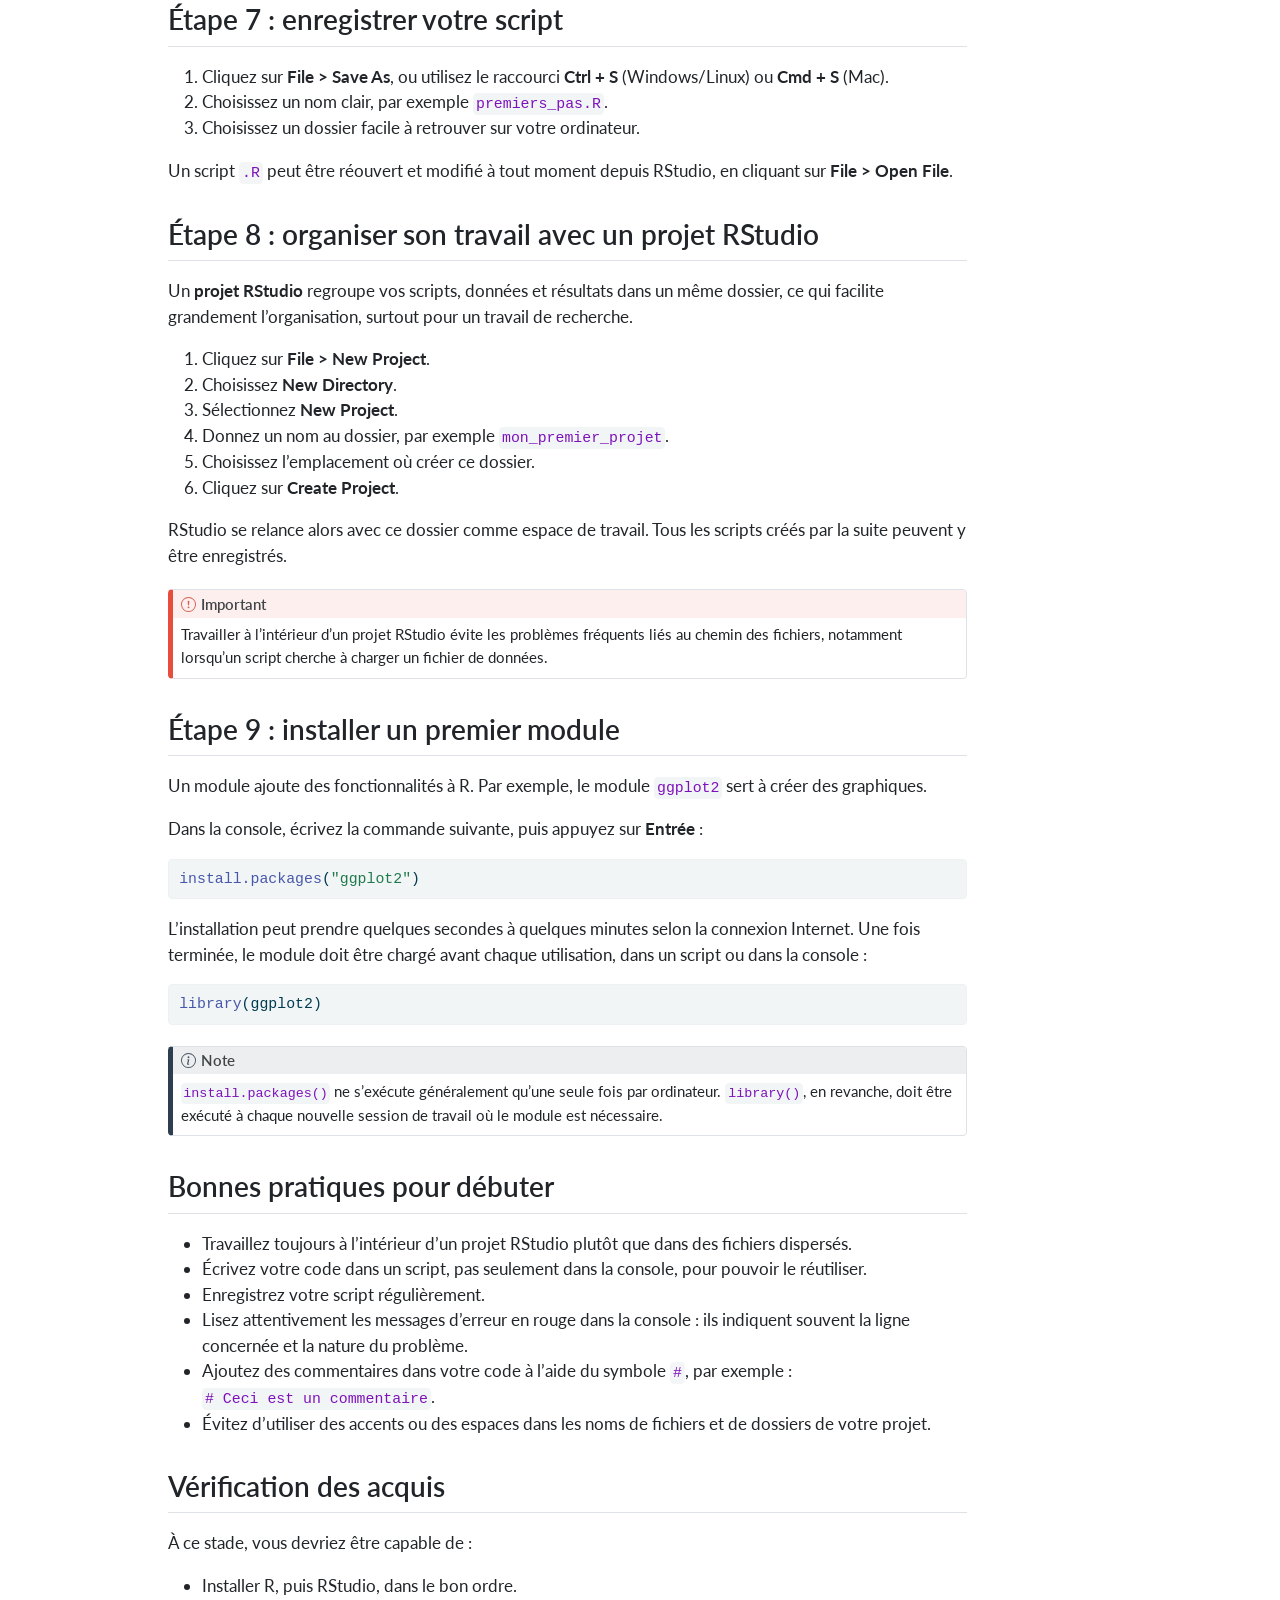
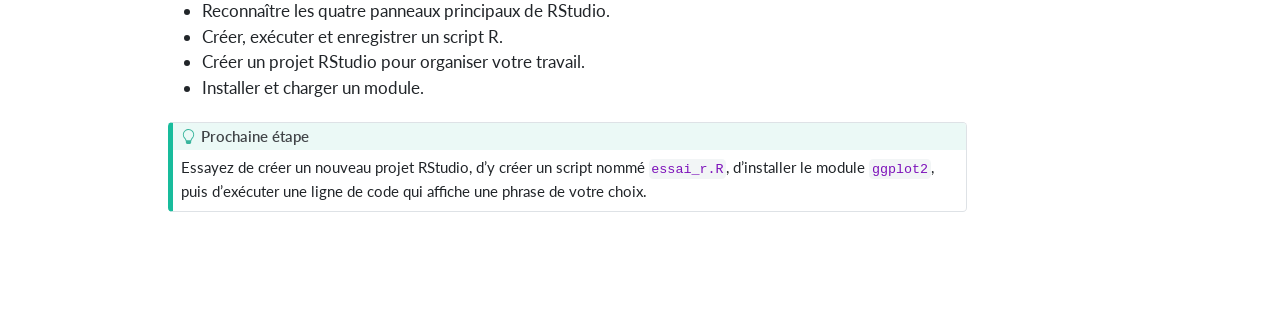
==== commit c959af20: "Built site for gh-pages" ====
--- a/01_r_et_rstudio.html
+++ b/01_r_et_rstudio.html
@@ -312,6 +312,10 @@
     <a class="nav-link" href="./04_anaconda_miniconda.html"> 
 <span class="menu-text">Anaconda et Miniconda</span></a>
   </li>  
+  <li class="nav-item">
+    <a class="nav-link" href="./05_spyder.html"> 
+<span class="menu-text">Spyder</span></a>
+  </li>  
 </ul>
           </div> <!-- /navcollapse -->
             <div class="quarto-navbar-tools">
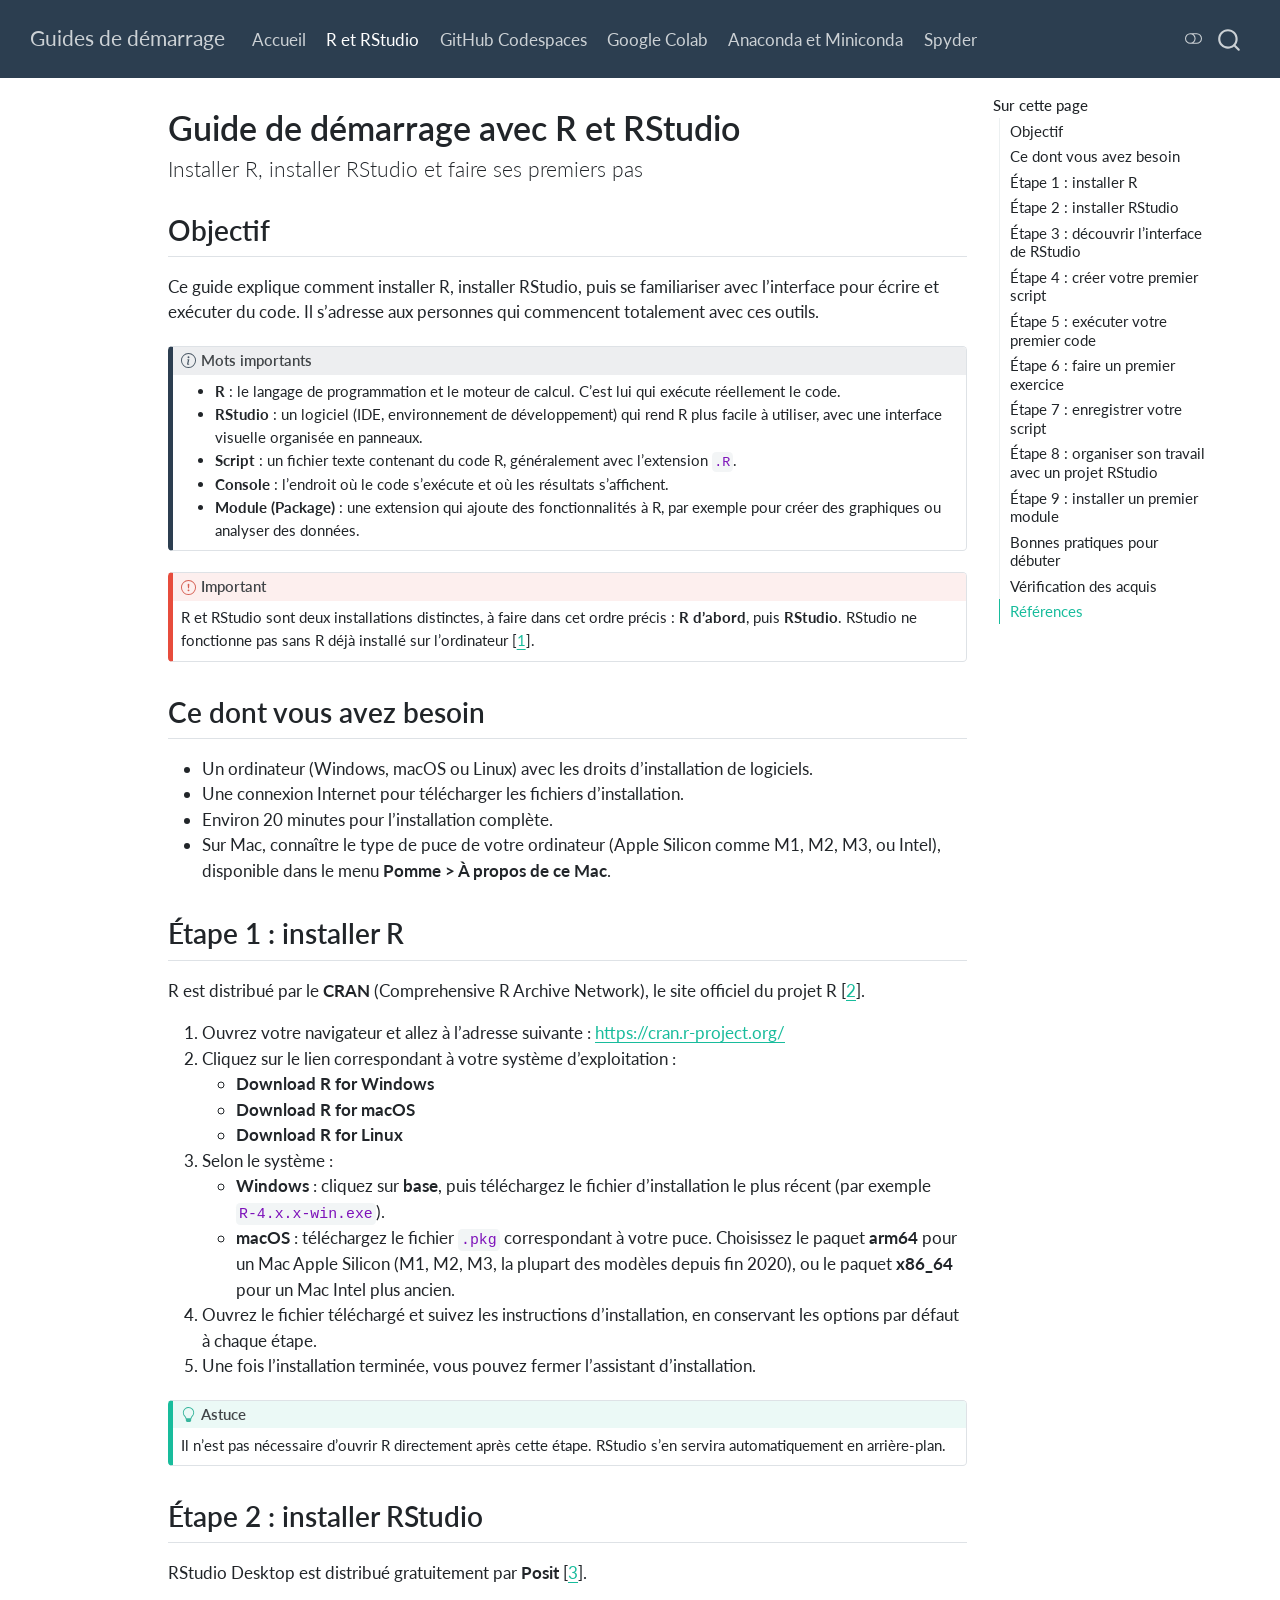
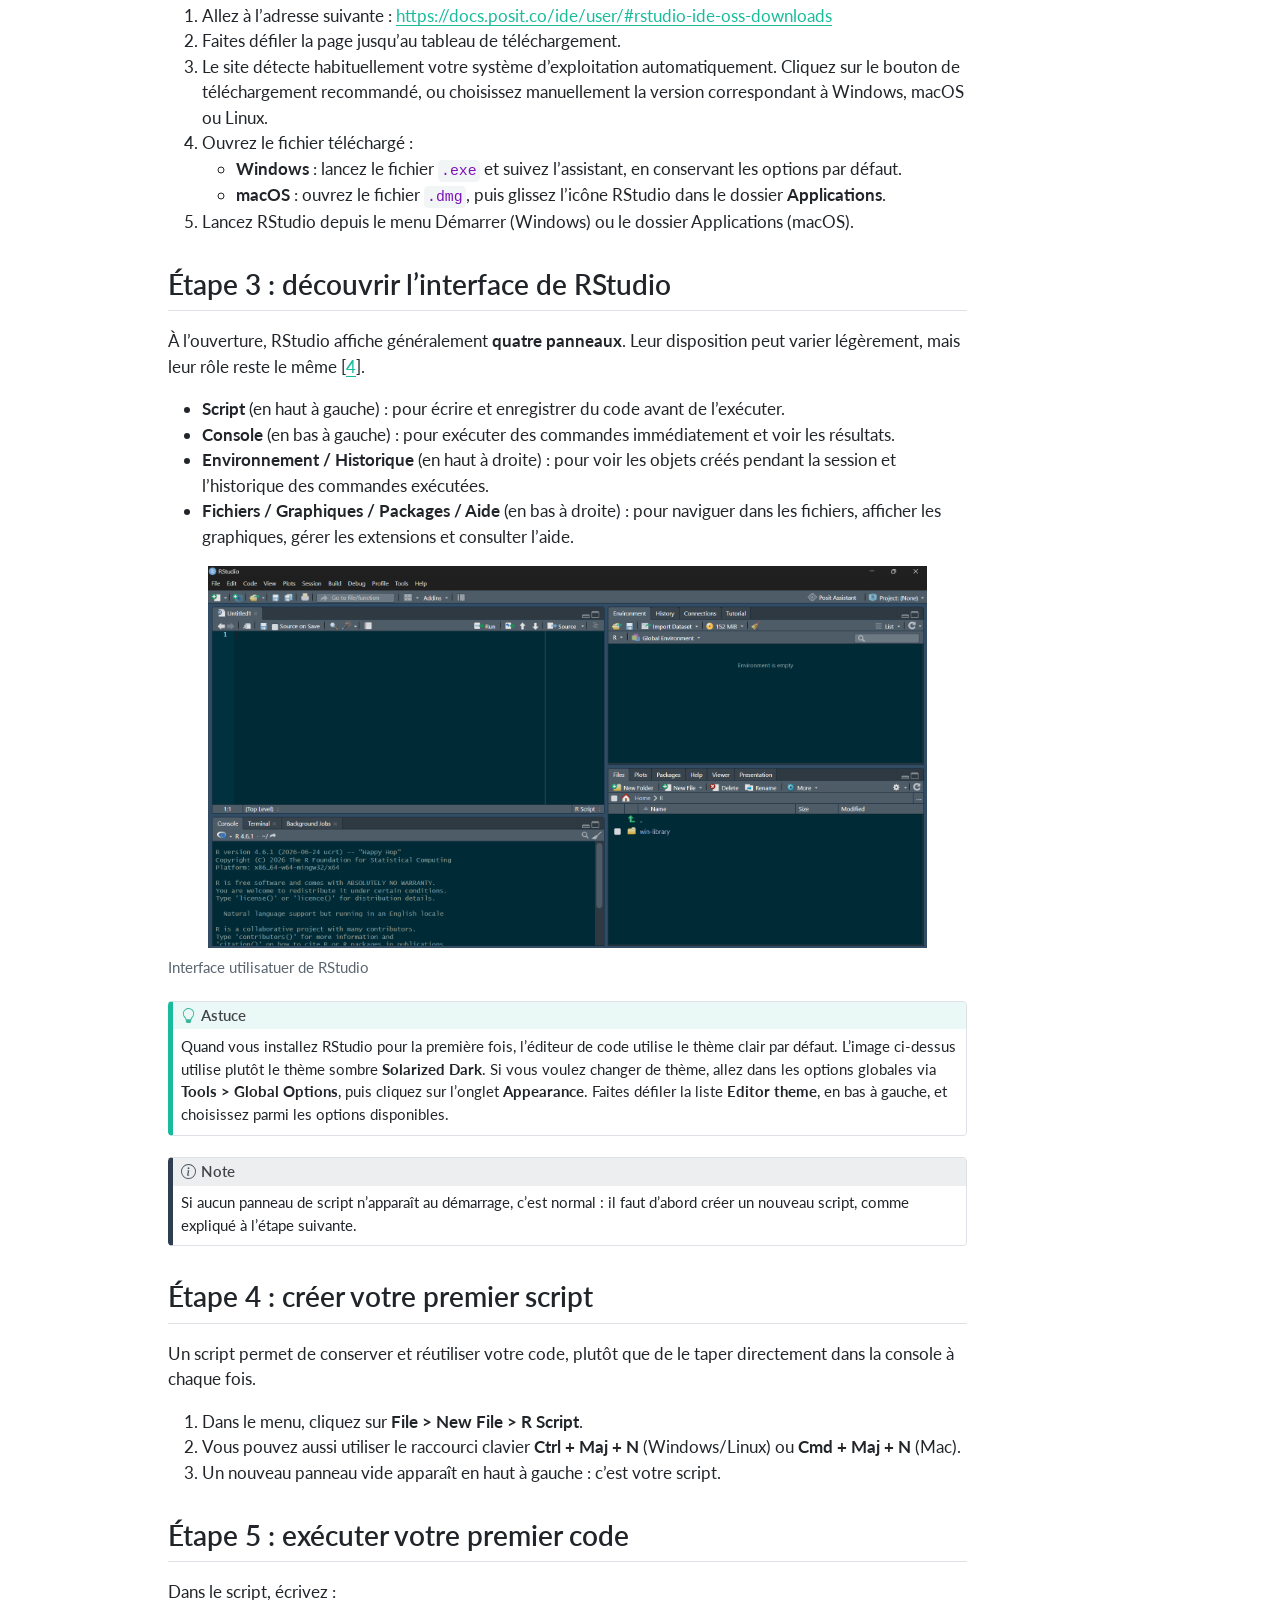
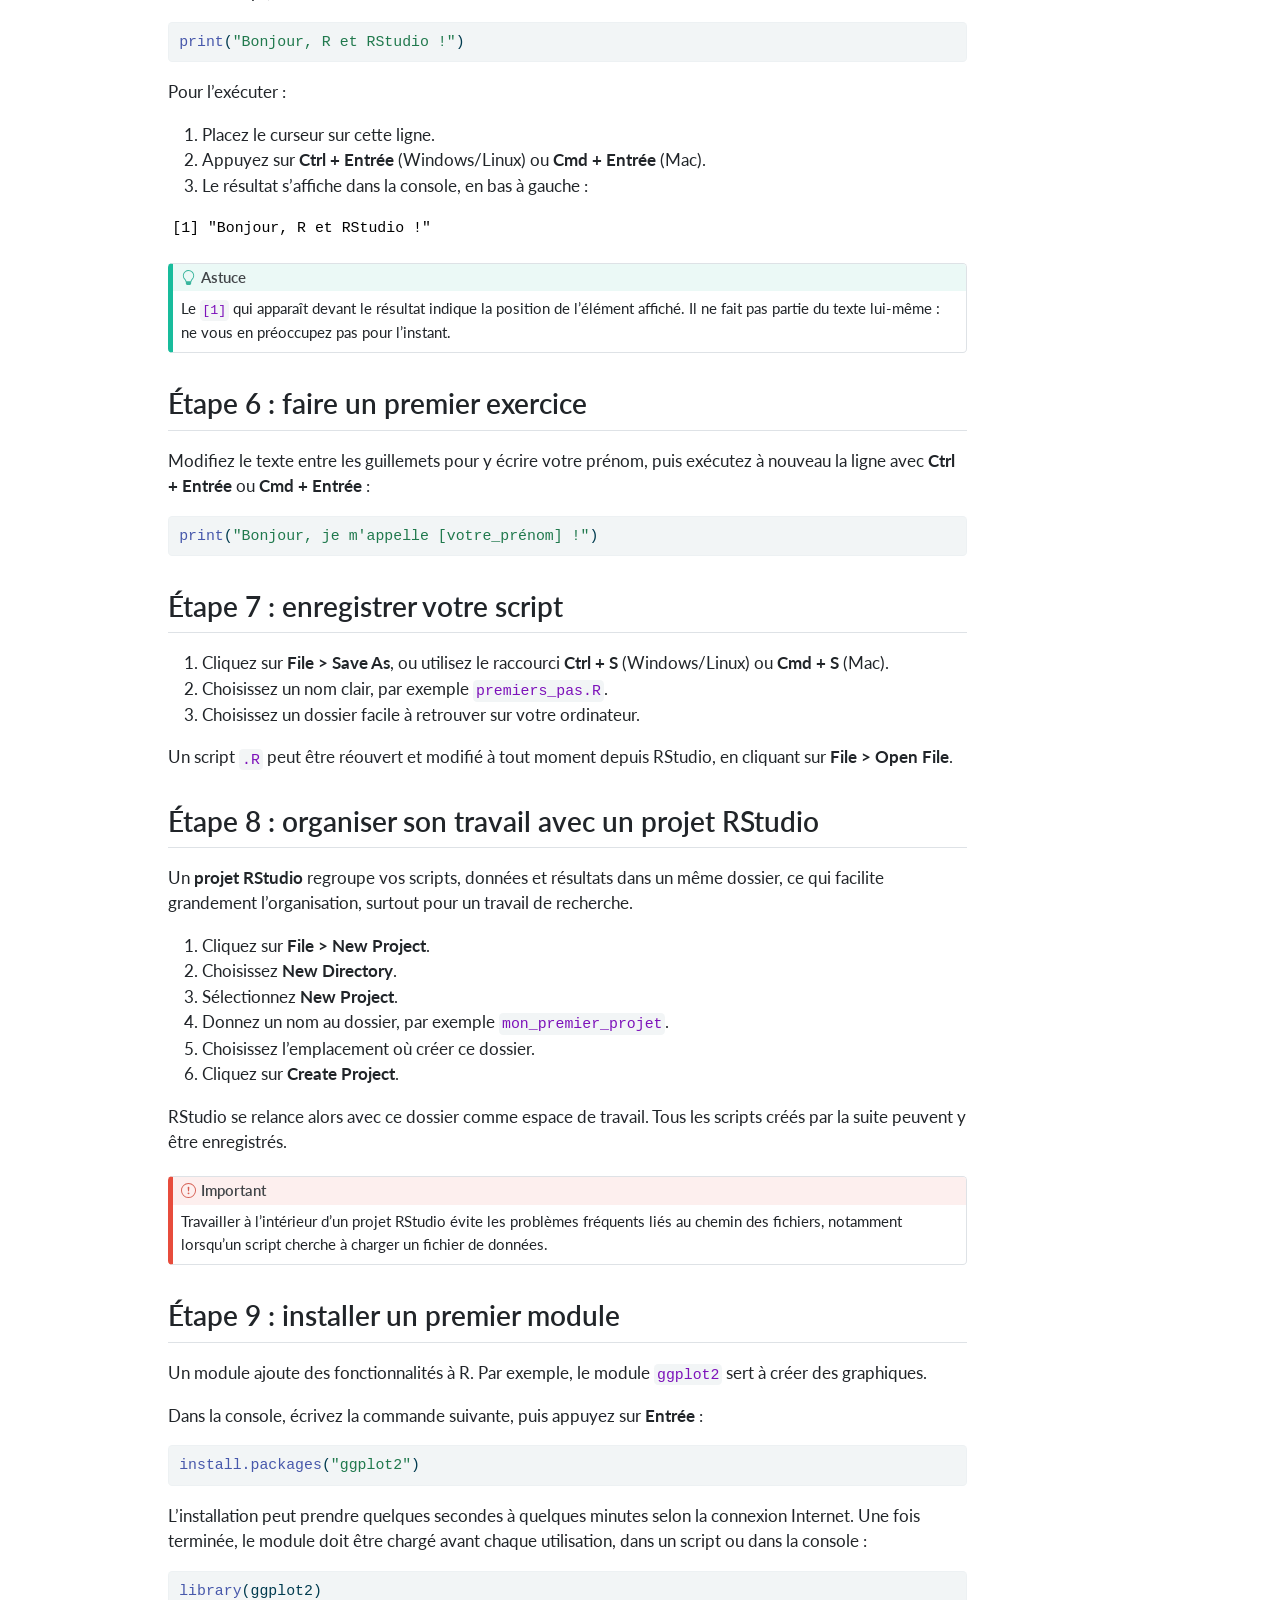
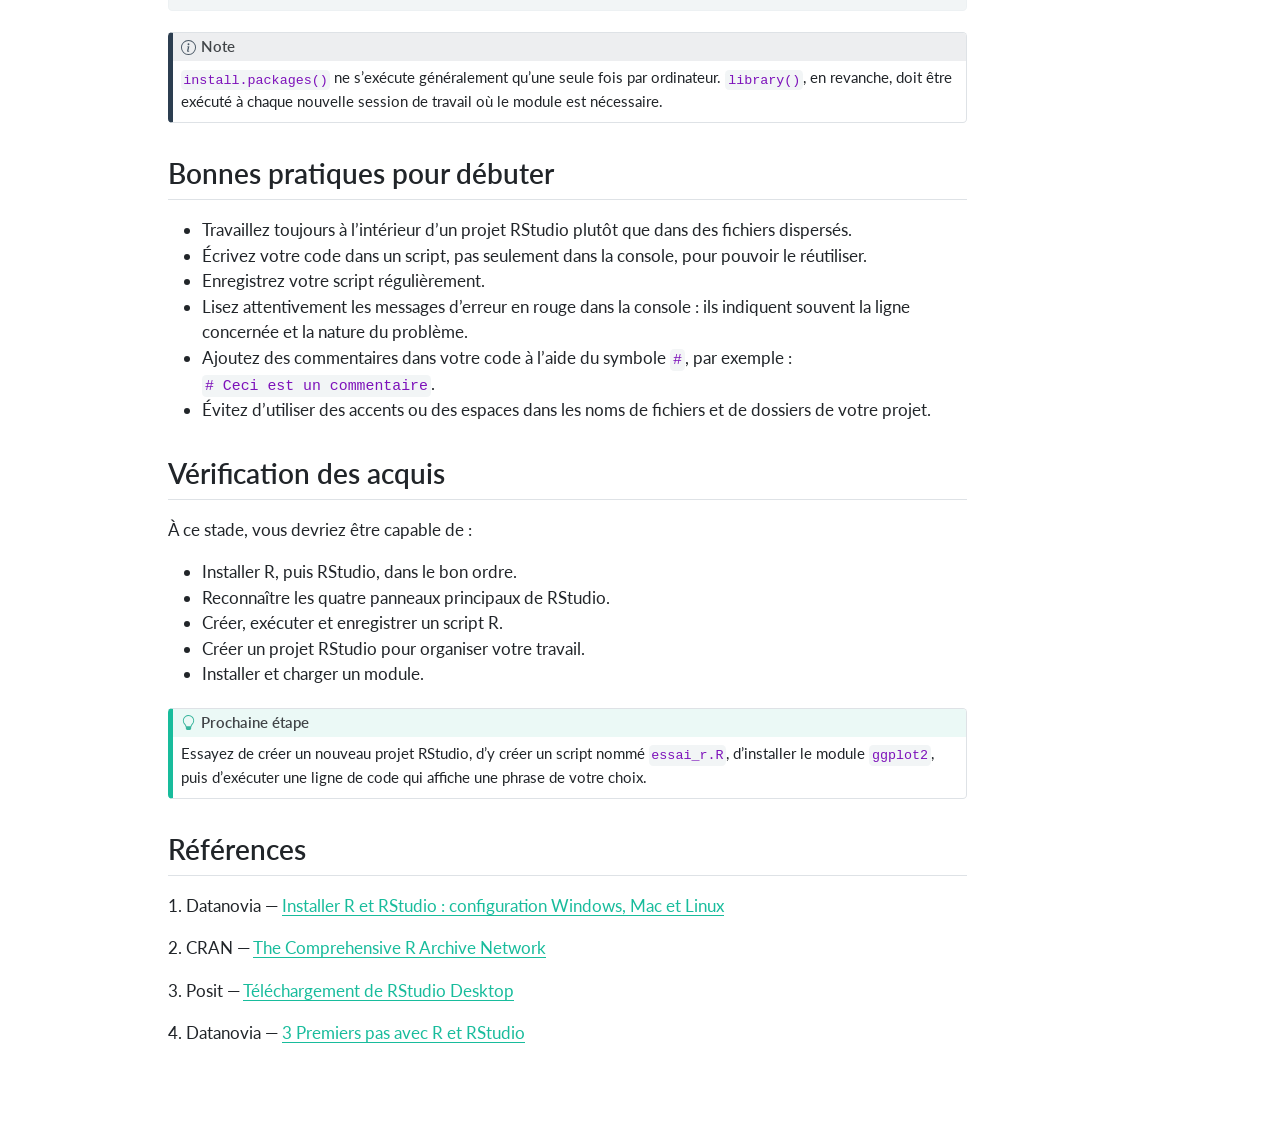
==== commit f6e83c53: "Built site for gh-pages" ====
--- a/01_r_et_rstudio.html
+++ b/01_r_et_rstudio.html
@@ -346,6 +346,7 @@
   <li><a href="#étape-9-installer-un-premier-module" id="toc-étape-9-installer-un-premier-module" class="nav-link" data-scroll-target="#étape-9-installer-un-premier-module">Étape 9 : installer un premier module</a></li>
   <li><a href="#bonnes-pratiques-pour-débuter" id="toc-bonnes-pratiques-pour-débuter" class="nav-link" data-scroll-target="#bonnes-pratiques-pour-débuter">Bonnes pratiques pour débuter</a></li>
   <li><a href="#vérification-des-acquis" id="toc-vérification-des-acquis" class="nav-link" data-scroll-target="#vérification-des-acquis">Vérification des acquis</a></li>
+  <li><a href="#références" id="toc-références" class="nav-link" data-scroll-target="#références">Références</a></li>
   </ul>
 </nav>
     </div>
@@ -391,7 +392,7 @@
 <li><strong>RStudio</strong> : un logiciel (IDE, environnement de développement) qui rend R plus facile à utiliser, avec une interface visuelle organisée en panneaux.</li>
 <li><strong>Script</strong> : un fichier texte contenant du code R, généralement avec l’extension <code>.R</code>.</li>
 <li><strong>Console</strong> : l’endroit où le code s’exécute et où les résultats s’affichent.</li>
-<li><strong>Module ou Package</strong> : une extension qui ajoute des fonctionnalités à R, par exemple pour créer des graphiques ou analyser des données.</li>
+<li><strong>Module (Package)</strong> : une extension qui ajoute des fonctionnalités à R, par exemple pour créer des graphiques ou analyser des données.</li>
 </ul>
 </div>
 </div>
@@ -405,7 +406,7 @@
 </div>
 </div>
 <div class="callout-body-container callout-body">
-<p>R et RStudio sont deux installations distinctes, à faire dans cet ordre précis : <strong>R d’abord</strong>, puis <strong>RStudio</strong>. RStudio ne fonctionne pas sans R déjà installé sur l’ordinateur.</p>
+<p>R et RStudio sont deux installations distinctes, à faire dans cet ordre précis : <strong>R d’abord</strong>, puis <strong>RStudio</strong>. RStudio ne fonctionne pas sans R déjà installé sur l’ordinateur [<a href="#ref-1">1</a>].</p>
 </div>
 </div>
 </section>
@@ -420,7 +421,7 @@
 </section>
 <section id="étape-1-installer-r" class="level2">
 <h2 class="anchored" data-anchor-id="étape-1-installer-r">Étape 1 : installer R</h2>
-<p>R est distribué par le <strong>CRAN</strong> (Comprehensive R Archive Network), le site officiel du projet R.</p>
+<p>R est distribué par le <strong>CRAN</strong> (Comprehensive R Archive Network), le site officiel du projet R [<a href="#ref-2">2</a>].</p>
 <ol type="1">
 <li>Ouvrez votre navigateur et allez à l’adresse suivante : <a href="https://cran.r-project.org/" class="uri">https://cran.r-project.org/</a></li>
 <li>Cliquez sur le lien correspondant à votre système d’exploitation :
@@ -453,9 +454,9 @@
 </section>
 <section id="étape-2-installer-rstudio" class="level2">
 <h2 class="anchored" data-anchor-id="étape-2-installer-rstudio">Étape 2 : installer RStudio</h2>
-<p>RStudio Desktop est distribué gratuitement par <strong>Posit</strong>.</p>
+<p>RStudio Desktop est distribué gratuitement par <strong>Posit</strong> [<a href="#ref-3">3</a>].</p>
 <ol type="1">
-<li>Allez à l’adresse suivante : <a href="https://posit.co/download/rstudio-desktop/" class="uri">https://posit.co/download/rstudio-desktop/</a></li>
+<li>Allez à l’adresse suivante : <a href="https://docs.posit.co/ide/user/#rstudio-ide-oss-downloads" class="uri">https://docs.posit.co/ide/user/#rstudio-ide-oss-downloads</a></li>
 <li>Faites défiler la page jusqu’au tableau de téléchargement.</li>
 <li>Le site détecte habituellement votre système d’exploitation automatiquement. Cliquez sur le bouton de téléchargement recommandé, ou choisissez manuellement la version correspondant à Windows, macOS ou Linux.</li>
 <li>Ouvrez le fichier téléchargé :
@@ -468,13 +469,32 @@
 </section>
 <section id="étape-3-découvrir-linterface-de-rstudio" class="level2">
 <h2 class="anchored" data-anchor-id="étape-3-découvrir-linterface-de-rstudio">Étape 3 : découvrir l’interface de RStudio</h2>
-<p>À l’ouverture, RStudio affiche généralement <strong>quatre panneaux</strong>. Leur disposition peut varier légèrement, mais leur rôle reste le même.</p>
+<p>À l’ouverture, RStudio affiche généralement <strong>quatre panneaux</strong>. Leur disposition peut varier légèrement, mais leur rôle reste le même [<a href="#ref-4">4</a>].</p>
 <ul>
 <li><strong>Script</strong> (en haut à gauche) : pour écrire et enregistrer du code avant de l’exécuter.</li>
 <li><strong>Console</strong> (en bas à gauche) : pour exécuter des commandes immédiatement et voir les résultats.</li>
 <li><strong>Environnement / Historique</strong> (en haut à droite) : pour voir les objets créés pendant la session et l’historique des commandes exécutées.</li>
 <li><strong>Fichiers / Graphiques / Packages / Aide</strong> (en bas à droite) : pour naviguer dans les fichiers, afficher les graphiques, gérer les extensions et consulter l’aide.</li>
 </ul>
+<div class="quarto-figure quarto-figure-center">
+<figure class="figure">
+<p><img src="images/01_01_rstudio_interface.png" class="img-fluid figure-img" style="width:90.0%"></p>
+<figcaption>Interface utilisatuer de RStudio</figcaption>
+</figure>
+</div>
+<div class="callout callout-style-default callout-tip callout-titled">
+<div class="callout-header d-flex align-content-center">
+<div class="callout-icon-container">
+<i class="callout-icon"></i>
+</div>
+<div class="callout-title-container flex-fill">
+Astuce
+</div>
+</div>
+<div class="callout-body-container callout-body">
+<p>Quand vous installez RStudio pour la première fois, l’éditeur de code utilise le thème clair par défaut. L’image ci-dessus utilise plutôt le thème sombre <strong>Solarized Dark</strong>. Si vous voulez changer de thème, allez dans les options globales via <strong>Tools &gt; Global Options</strong>, puis cliquez sur l’onglet <strong>Appearance</strong>. Faites défiler la liste <strong>Editor theme</strong>, en bas à gauche, et choisissez parmi les options disponibles.</p>
+</div>
+</div>
 <div class="callout callout-style-default callout-note callout-titled">
 <div class="callout-header d-flex align-content-center">
 <div class="callout-icon-container">
@@ -526,7 +546,7 @@
 <section id="étape-6-faire-un-premier-exercice" class="level2">
 <h2 class="anchored" data-anchor-id="étape-6-faire-un-premier-exercice">Étape 6 : faire un premier exercice</h2>
 <p>Modifiez le texte entre les guillemets pour y écrire votre prénom, puis exécutez à nouveau la ligne avec <strong>Ctrl + Entrée</strong> ou <strong>Cmd + Entrée</strong> :</p>
-<div class="code-copy-outer-scaffold"><div class="sourceCode" id="cb3"><pre class="sourceCode r code-with-copy"><code class="sourceCode r"><span id="cb3-1"><a href="#cb3-1" aria-hidden="true" tabindex="-1"></a><span class="fu">print</span>(<span class="st">"Bonjour, je m'appelle votre_prénom !"</span>)</span></code></pre></div><button title="Copier vers le presse-papier" class="code-copy-button"><i class="bi"></i></button></div>
+<div class="code-copy-outer-scaffold"><div class="sourceCode" id="cb3"><pre class="sourceCode r code-with-copy"><code class="sourceCode r"><span id="cb3-1"><a href="#cb3-1" aria-hidden="true" tabindex="-1"></a><span class="fu">print</span>(<span class="st">"Bonjour, je m'appelle [votre_prénom] !"</span>)</span></code></pre></div><button title="Copier vers le presse-papier" class="code-copy-button"><i class="bi"></i></button></div>
 </section>
 <section id="étape-7-enregistrer-votre-script" class="level2">
 <h2 class="anchored" data-anchor-id="étape-7-enregistrer-votre-script">Étape 7 : enregistrer votre script</h2>
@@ -617,6 +637,21 @@
 <div class="callout-body-container callout-body">
 <p>Essayez de créer un nouveau projet RStudio, d’y créer un script nommé <code>essai_r.R</code>, d’installer le module <code>ggplot2</code>, puis d’exécuter une ligne de code qui affiche une phrase de votre choix.</p>
 </div>
+</div>
+</section>
+<section id="références" class="level2">
+<h2 class="anchored" data-anchor-id="références">Références</h2>
+<div id="ref-1">
+<p>1. Datanovia — <a href="https://www.datanovia.com/fr/learn/programming/setup/install-r-and-rstudio">Installer R et RStudio : configuration Windows, Mac et Linux</a></p>
+</div>
+<div id="ref-2">
+<p>2. CRAN — <a href="https://cran.r-project.org/">The Comprehensive R Archive Network</a></p>
+</div>
+<div id="ref-3">
+<p>3. Posit — <a href="https://posit.co/download/rstudio-desktop/">Téléchargement de RStudio Desktop</a></p>
+</div>
+<div id="ref-4">
+<p>4. Datanovia — <a href="https://amaddi.quarto.pub/02-r-rstudio.html">3 Premiers pas avec R et RStudio</a></p>
 </div>
 
 
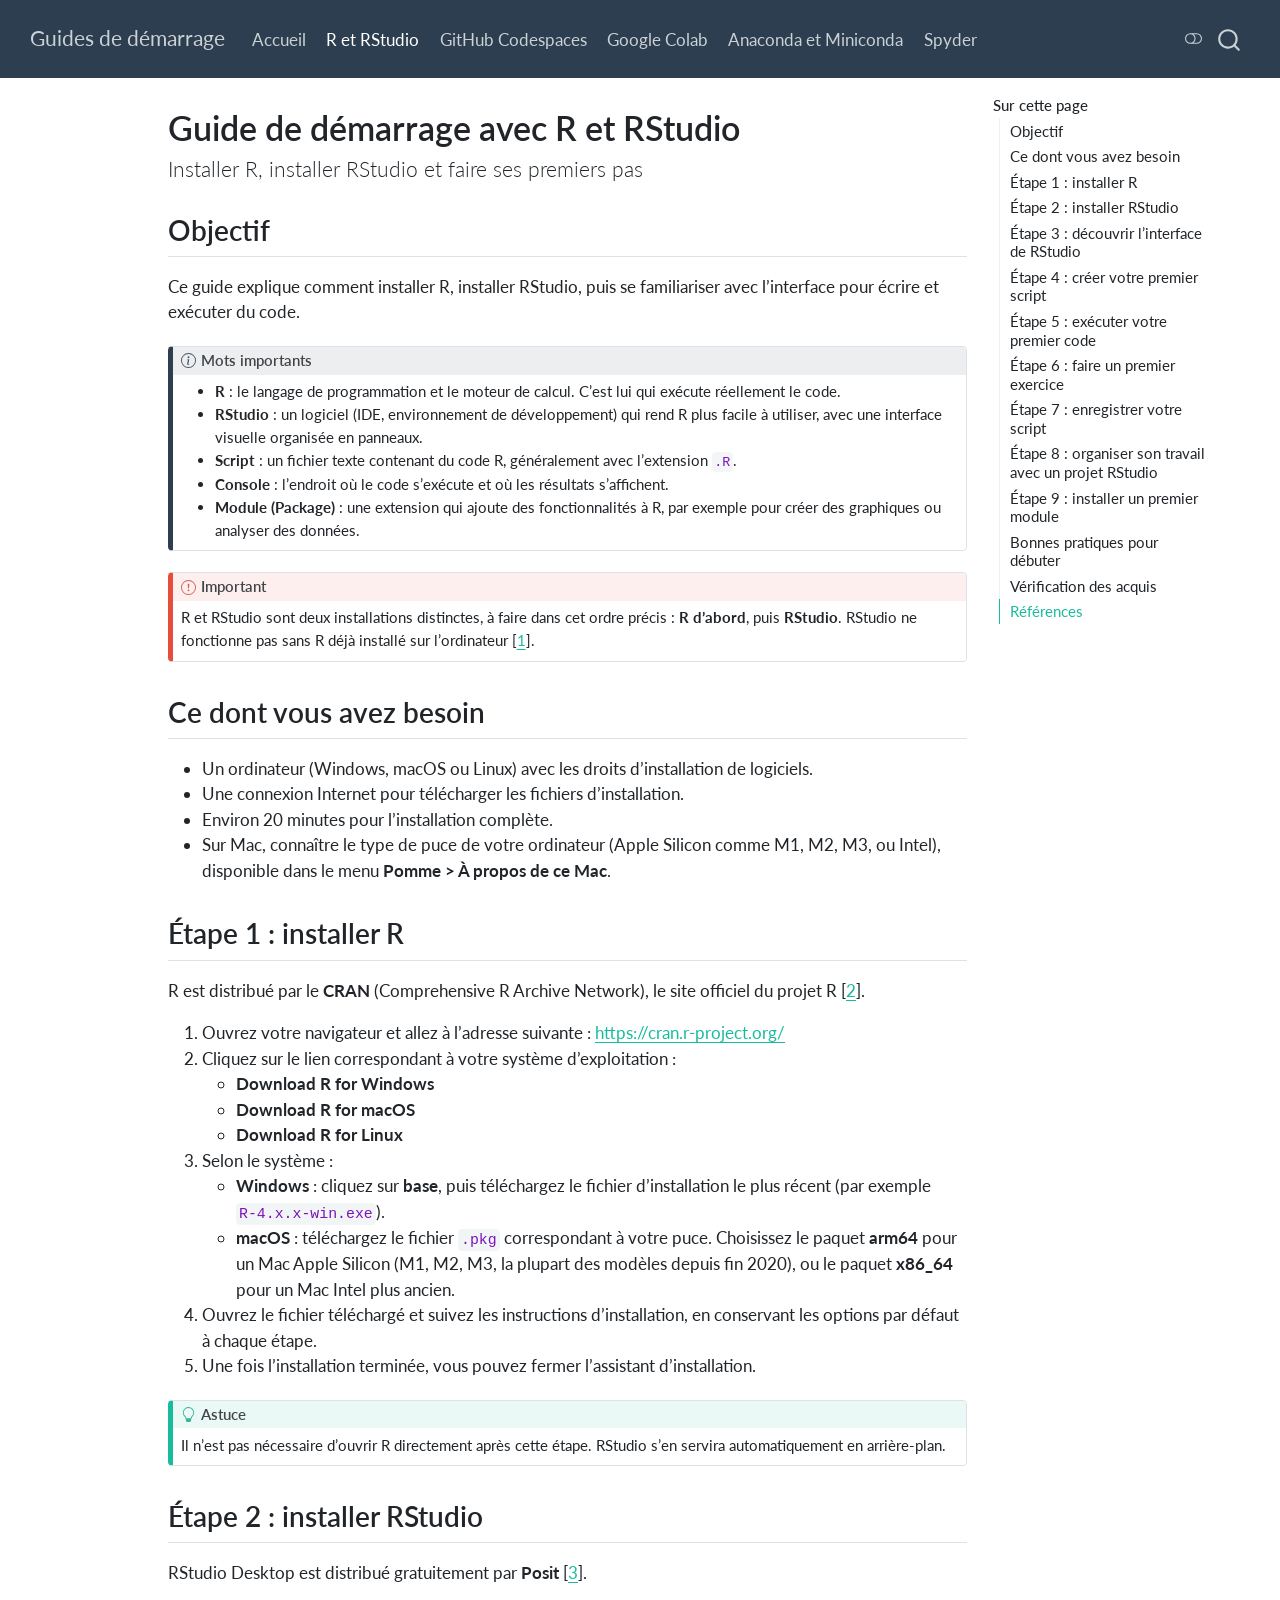
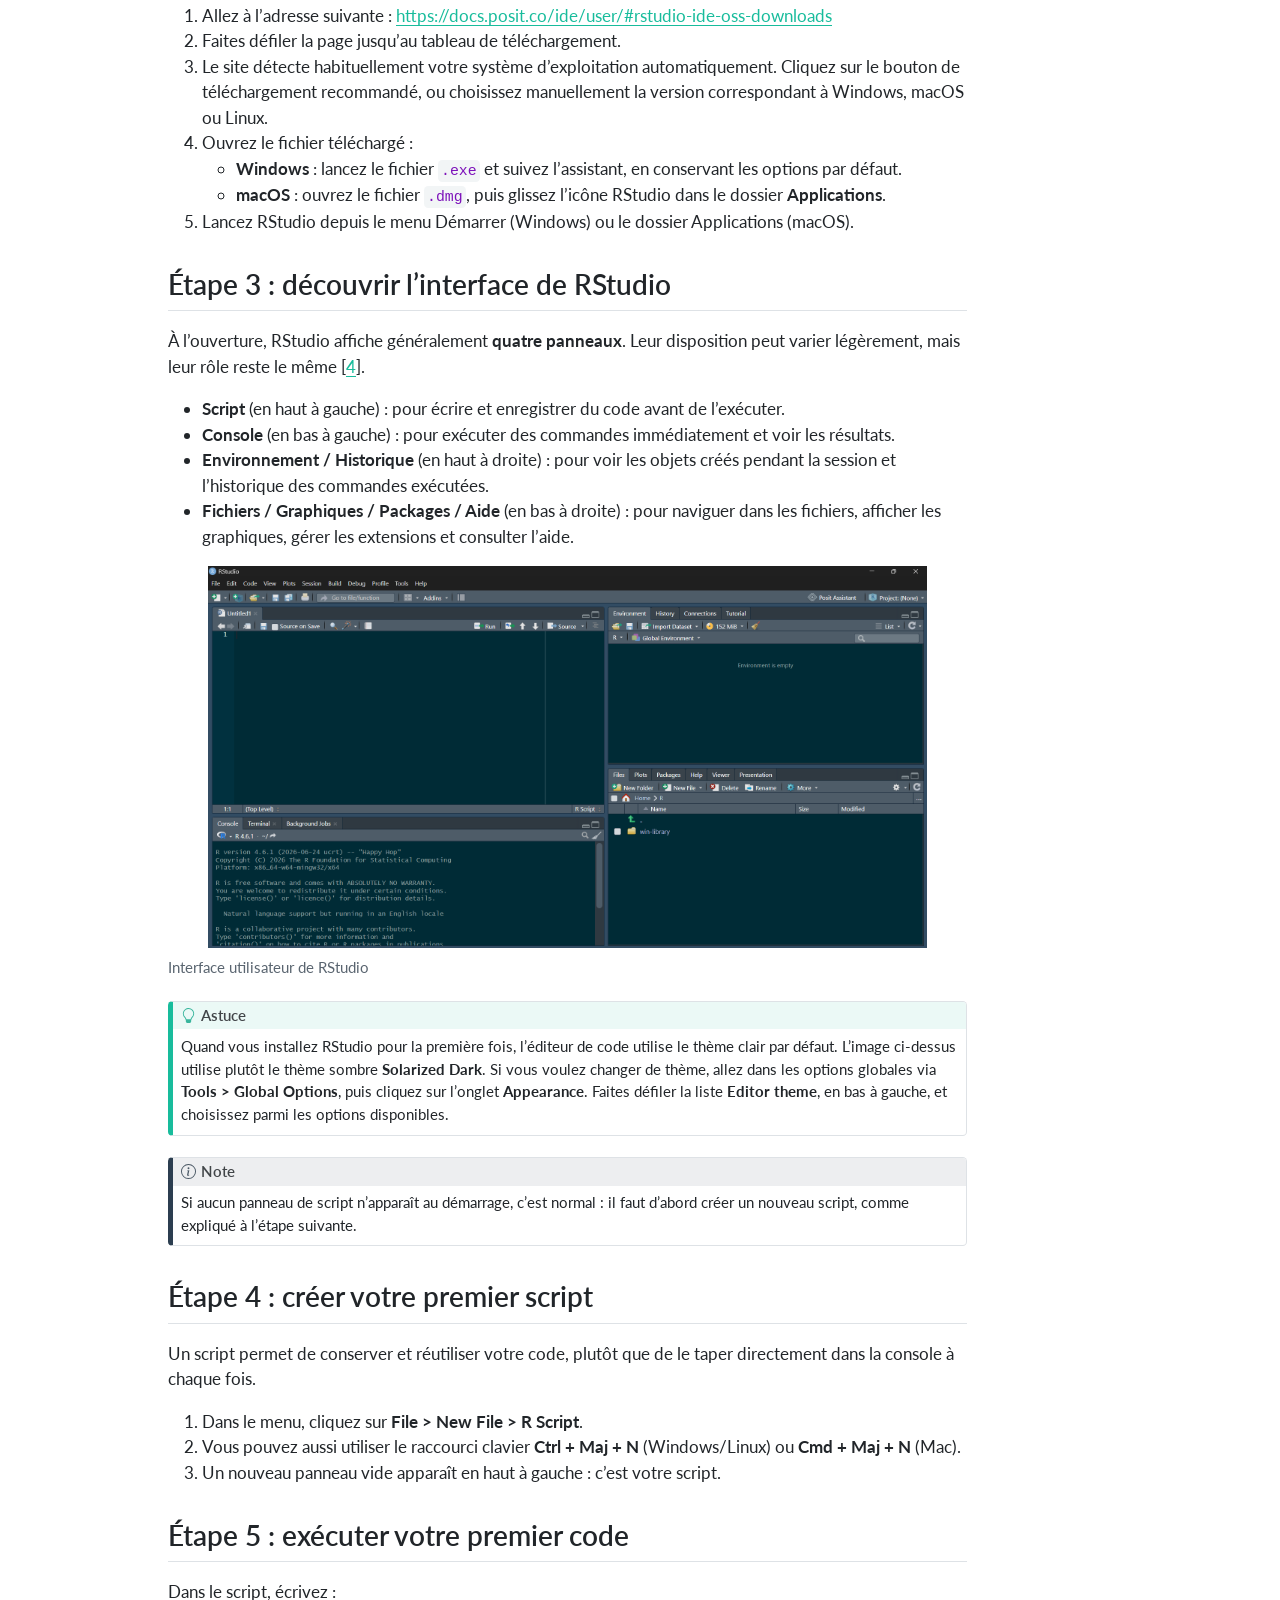
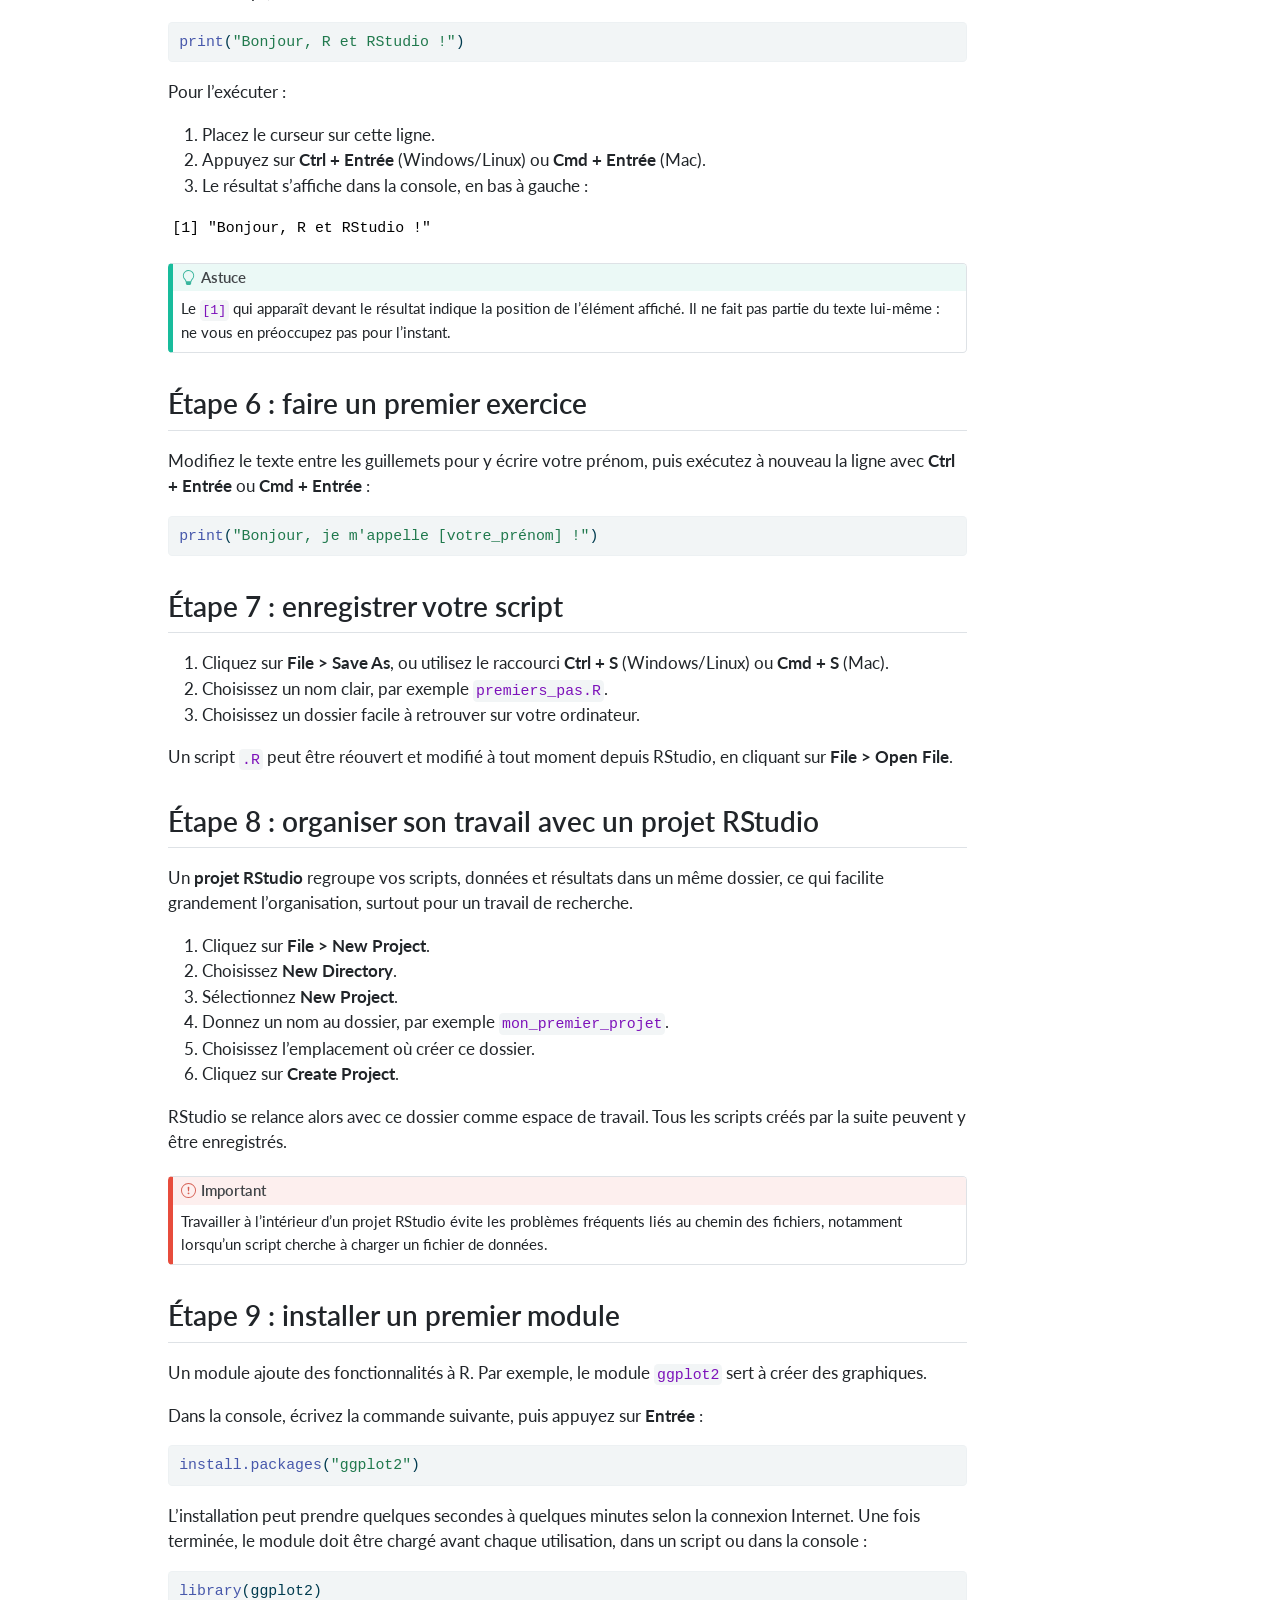
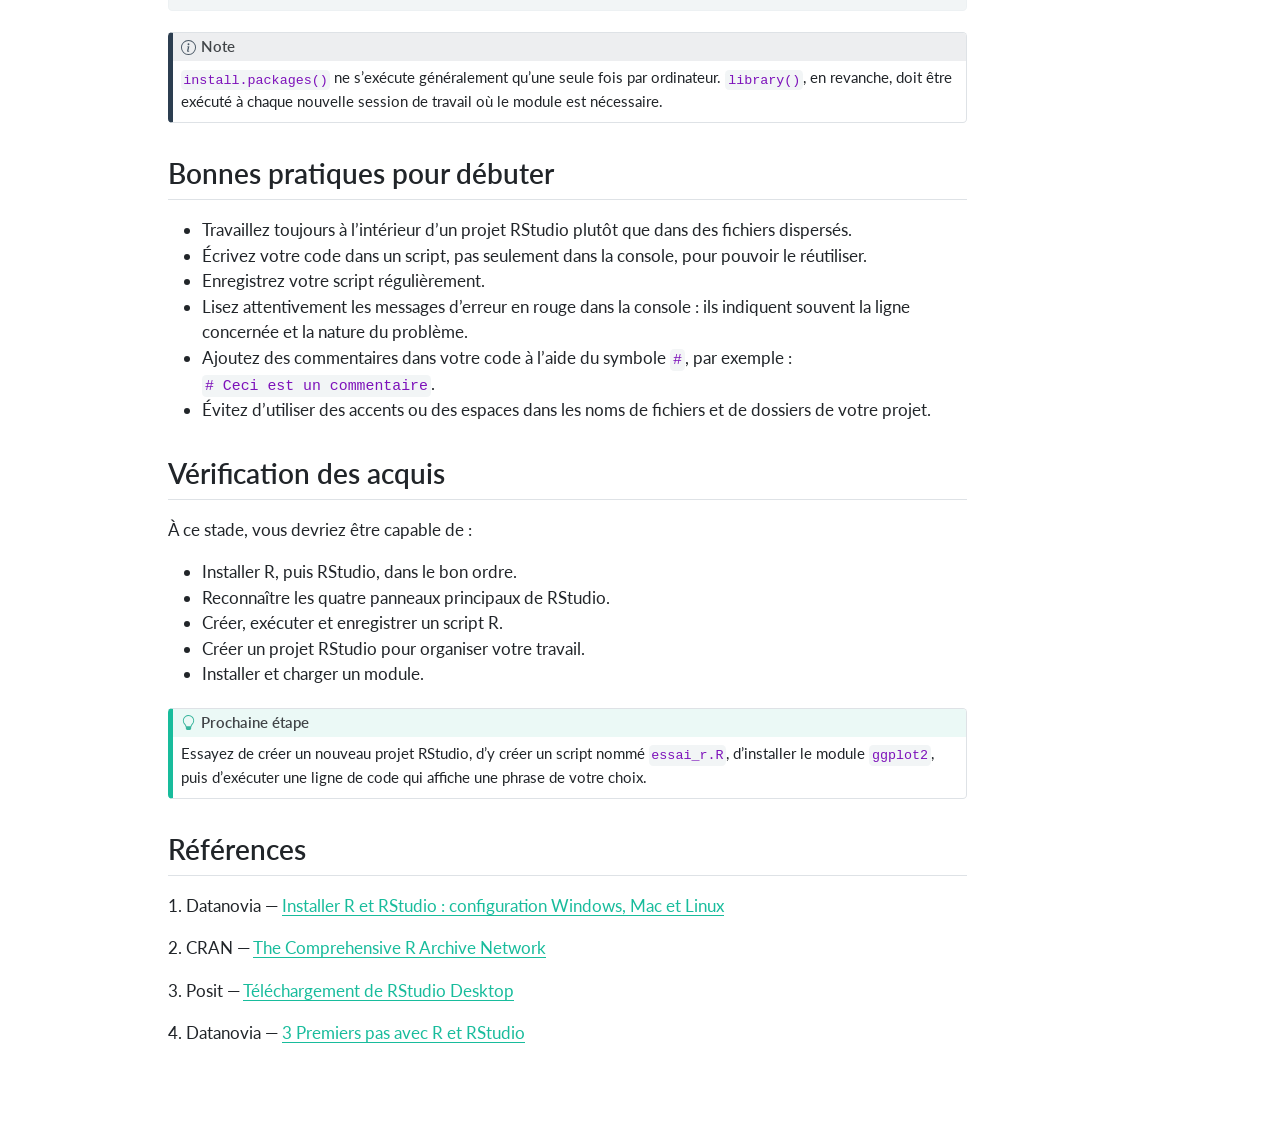
==== commit b44c6160: "Built site for gh-pages" ====
--- a/01_r_et_rstudio.html
+++ b/01_r_et_rstudio.html
@@ -376,7 +376,7 @@
 
 <section id="objectif" class="level2">
 <h2 class="anchored" data-anchor-id="objectif">Objectif</h2>
-<p>Ce guide explique comment installer R, installer RStudio, puis se familiariser avec l’interface pour écrire et exécuter du code. Il s’adresse aux personnes qui commencent totalement avec ces outils.</p>
+<p>Ce guide explique comment installer R, installer RStudio, puis se familiariser avec l’interface pour écrire et exécuter du code.</p>
 <div class="callout callout-style-default callout-note callout-titled">
 <div class="callout-header d-flex align-content-center">
 <div class="callout-icon-container">
@@ -479,7 +479,7 @@
 <div class="quarto-figure quarto-figure-center">
 <figure class="figure">
 <p><img src="images/01_01_rstudio_interface.png" class="img-fluid figure-img" style="width:90.0%"></p>
-<figcaption>Interface utilisatuer de RStudio</figcaption>
+<figcaption>Interface utilisateur de RStudio</figcaption>
 </figure>
 </div>
 <div class="callout callout-style-default callout-tip callout-titled">
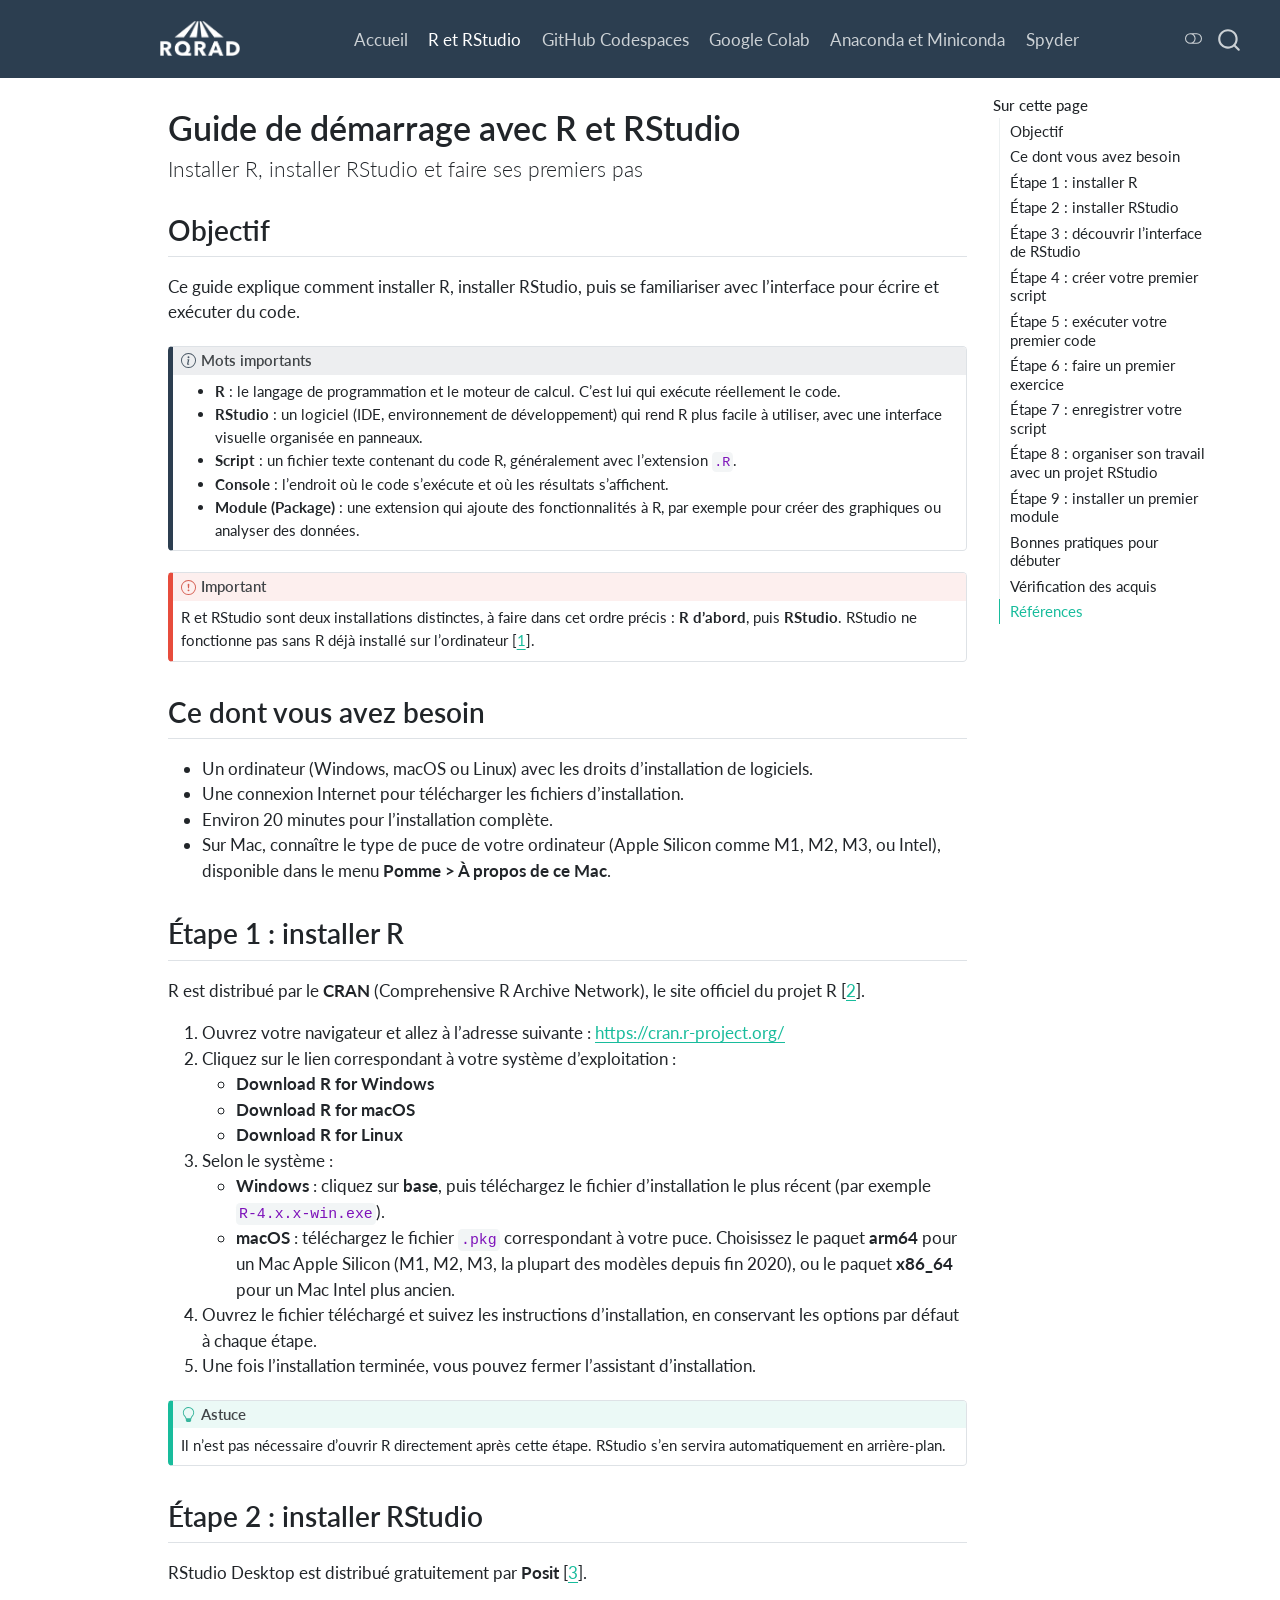
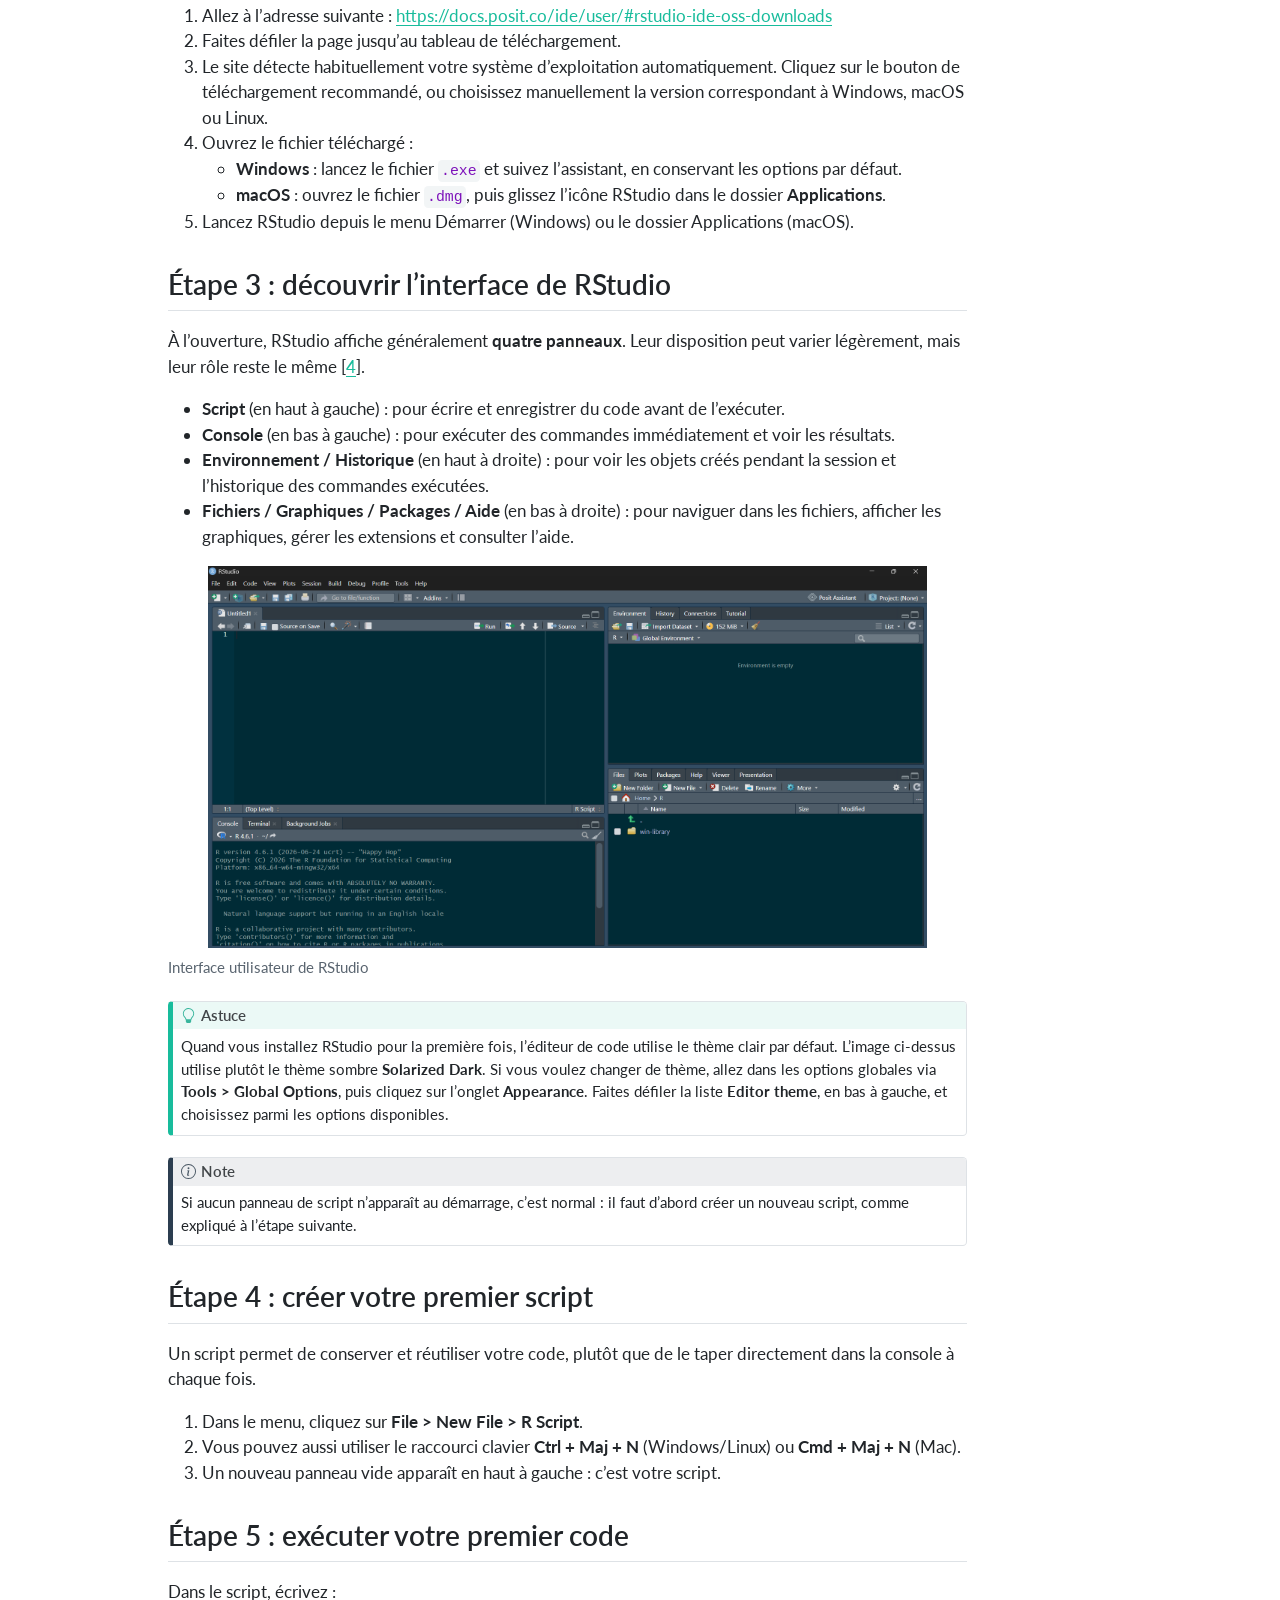
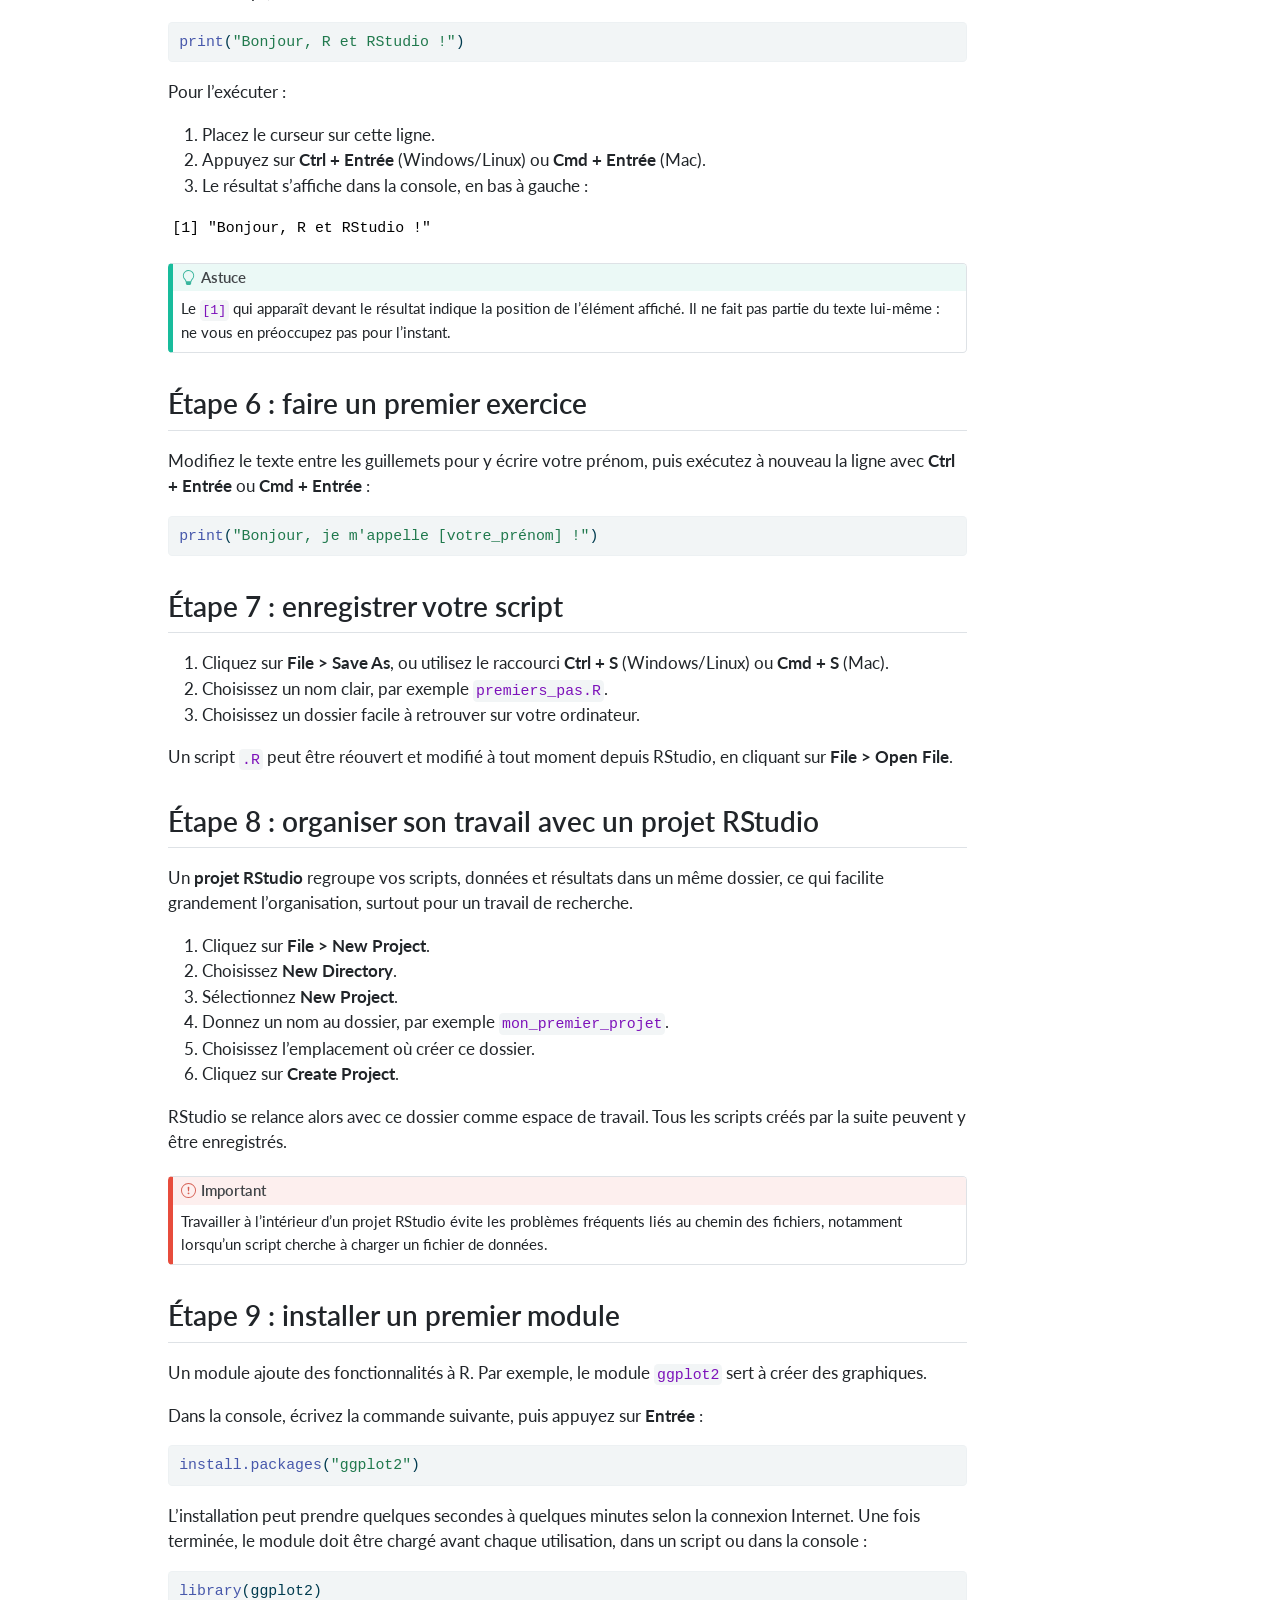
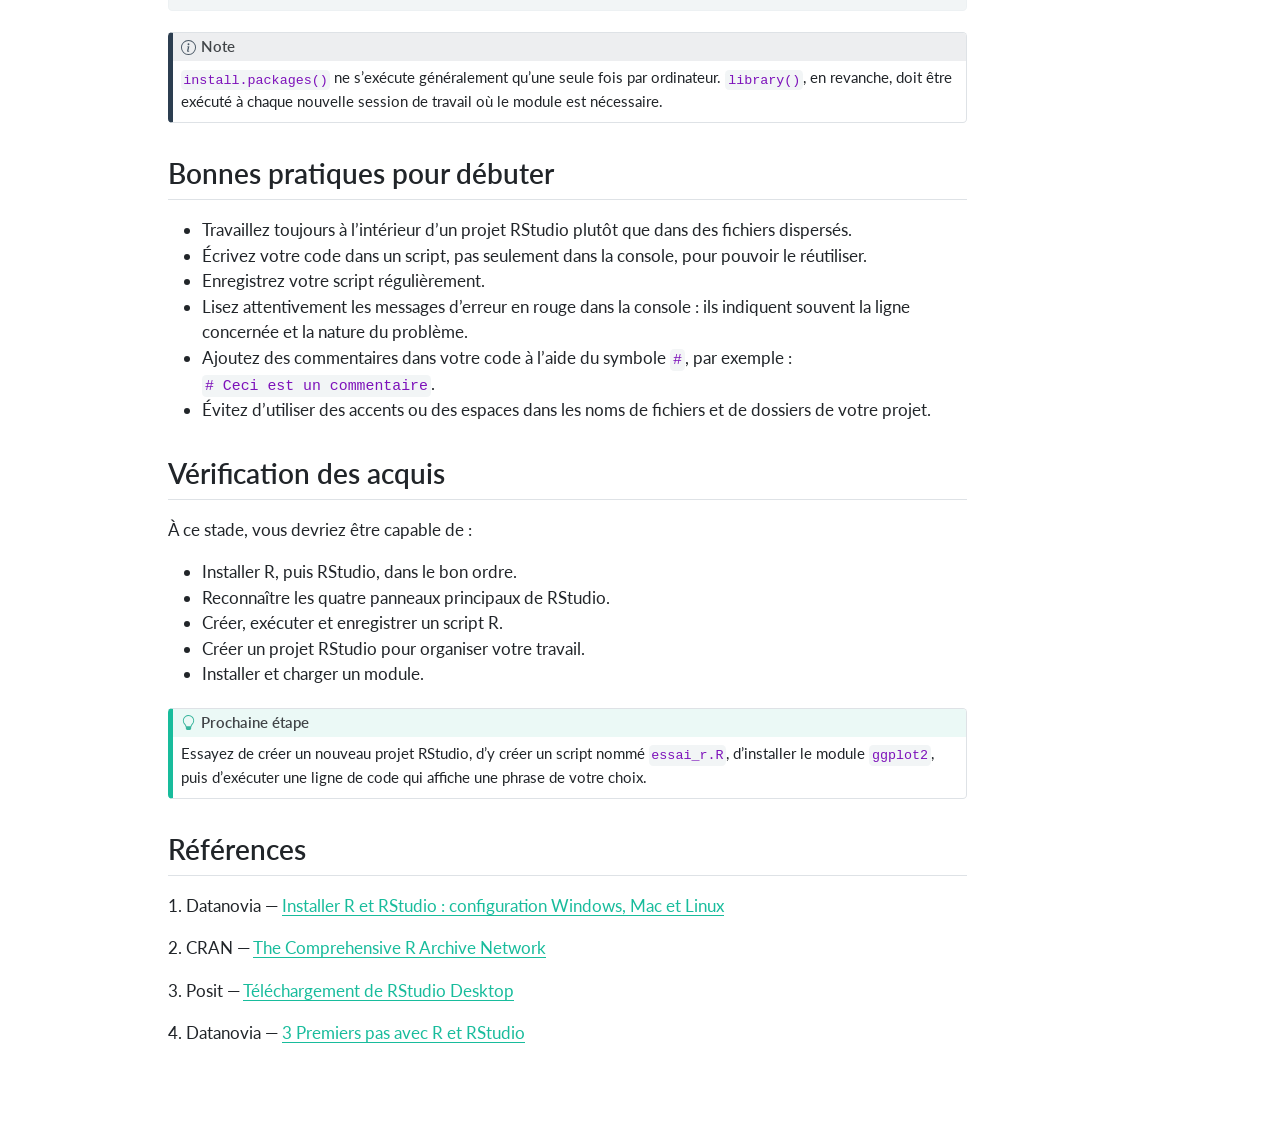
==== commit 97fe8eef: "Built site for gh-pages" ====
--- a/01_r_et_rstudio.html
+++ b/01_r_et_rstudio.html
@@ -7,7 +7,7 @@
 <meta name="viewport" content="width=device-width, initial-scale=1.0, user-scalable=yes">
 
 
-<title>Guide de démarrage avec R et RStudio – Guides de démarrage</title>
+<title>Guide de démarrage avec R et RStudio – Guides de démarrage 2026</title>
 <style>
 /* Default styles provided by pandoc.
 ** See https://pandoc.org/MANUAL.html#variables-for-html for config info.
@@ -111,6 +111,7 @@
 }</script>
 
 
+<link rel="stylesheet" href="styles.css">
 </head>
 
 <body class="nav-fixed quarto-light"><script id="quarto-html-before-body" type="application/javascript">
@@ -282,8 +283,9 @@
     <nav class="navbar navbar-expand-lg " data-bs-theme="dark">
       <div class="navbar-container container-fluid">
       <div class="navbar-brand-container mx-auto">
-    <a class="navbar-brand" href="./index.html">
-    <span class="navbar-title">Guides de démarrage</span>
+    <a href="./index.html" class="navbar-brand navbar-brand-logo">
+    <img src="./images/00_logo_rqrad.png" alt="Logo du projet" class="navbar-logo light-content">
+    <img src="./images/00_logo_rqrad.png" alt="Logo du projet" class="navbar-logo dark-content">
     </a>
   </div>
             <div id="quarto-search" class="" title="Recherche"></div>
--- a/styles.css
+++ b/styles.css
@@ -0,0 +1,27 @@
+.navbar-title {
+  font-size: 1rem;
+}
+
+
+/* Logo : taille et position */
+.navbar-brand {
+  margin-left: 130px;
+  margin-right: 100px !important;
+  padding: 0;
+}
+
+.navbar-brand img {
+  height: 35px !important;
+  width: auto !important;
+  max-height: none !important;
+}
+
+/* Liens placés juste après le logo */
+.navbar-collapse {
+  justify-content: flex-start;
+}
+
+.navbar-nav {
+  margin-left: 0;
+  margin-right: 0;
+}
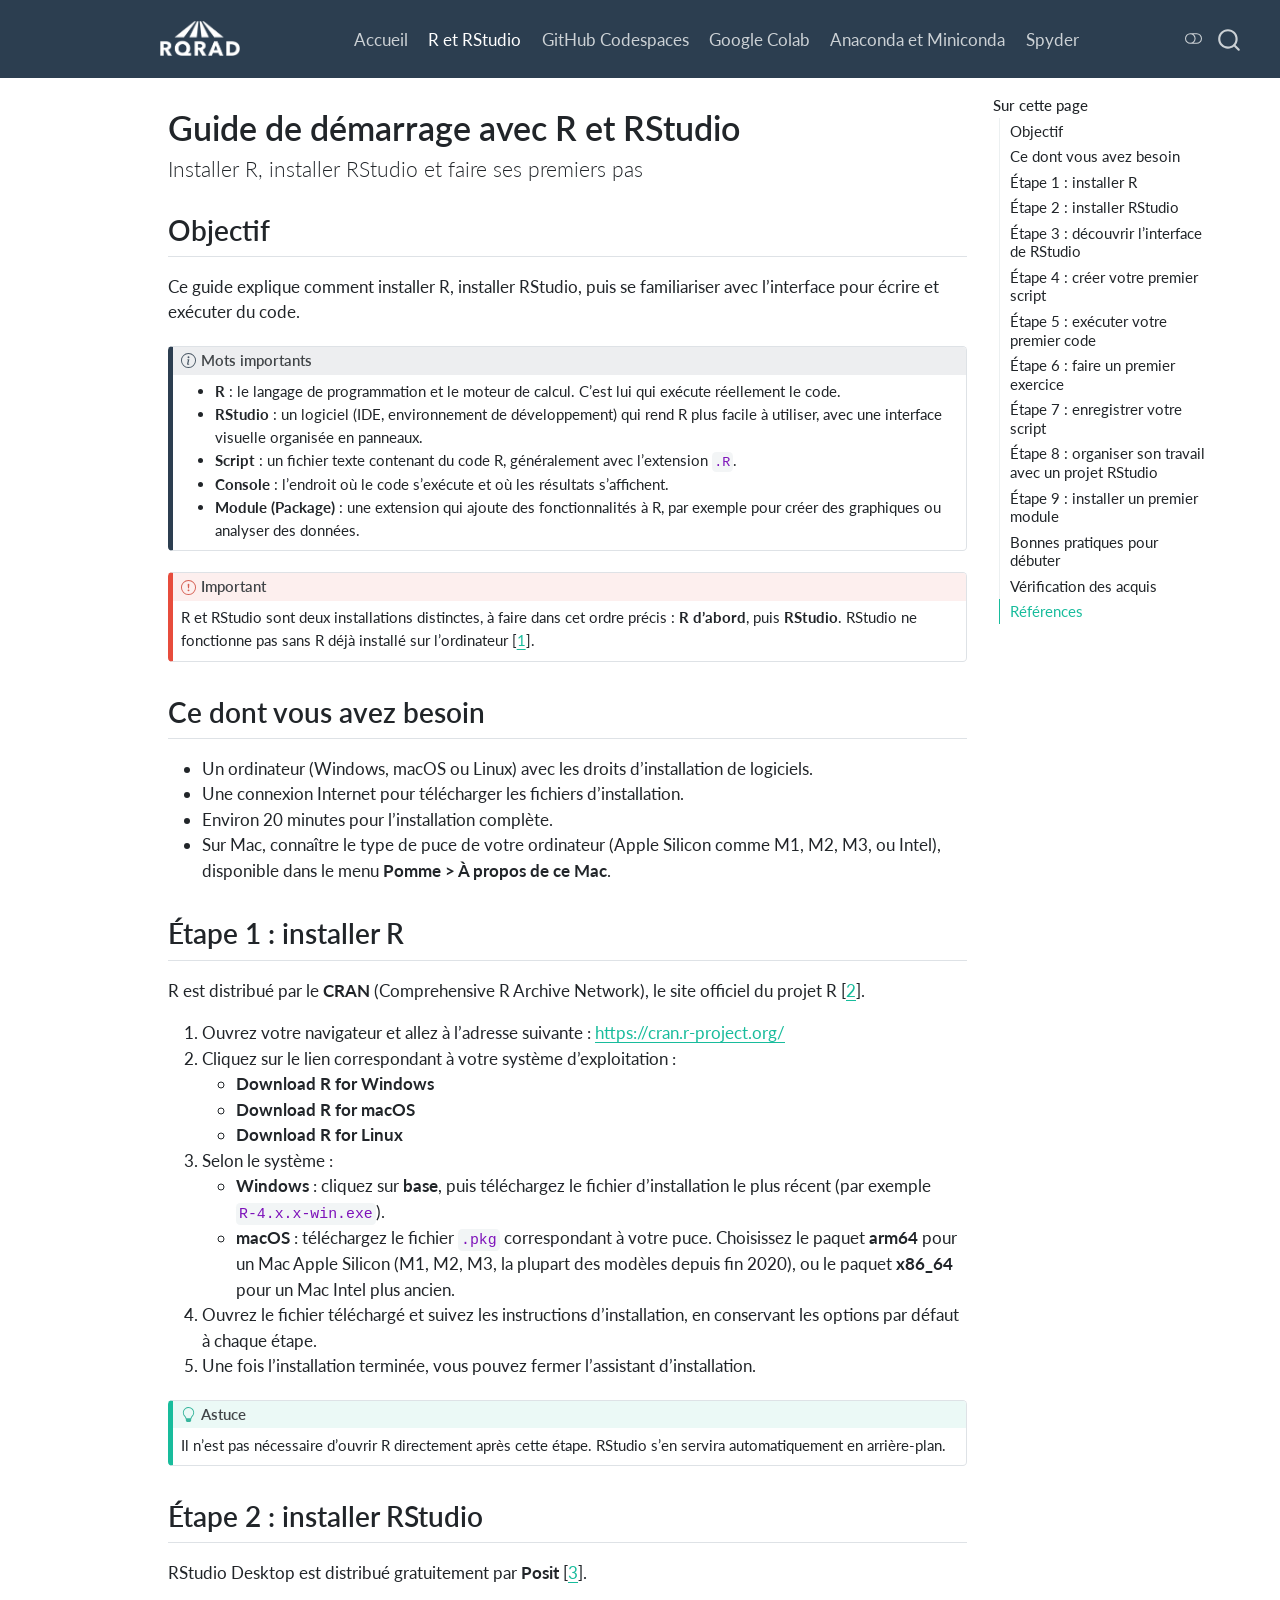
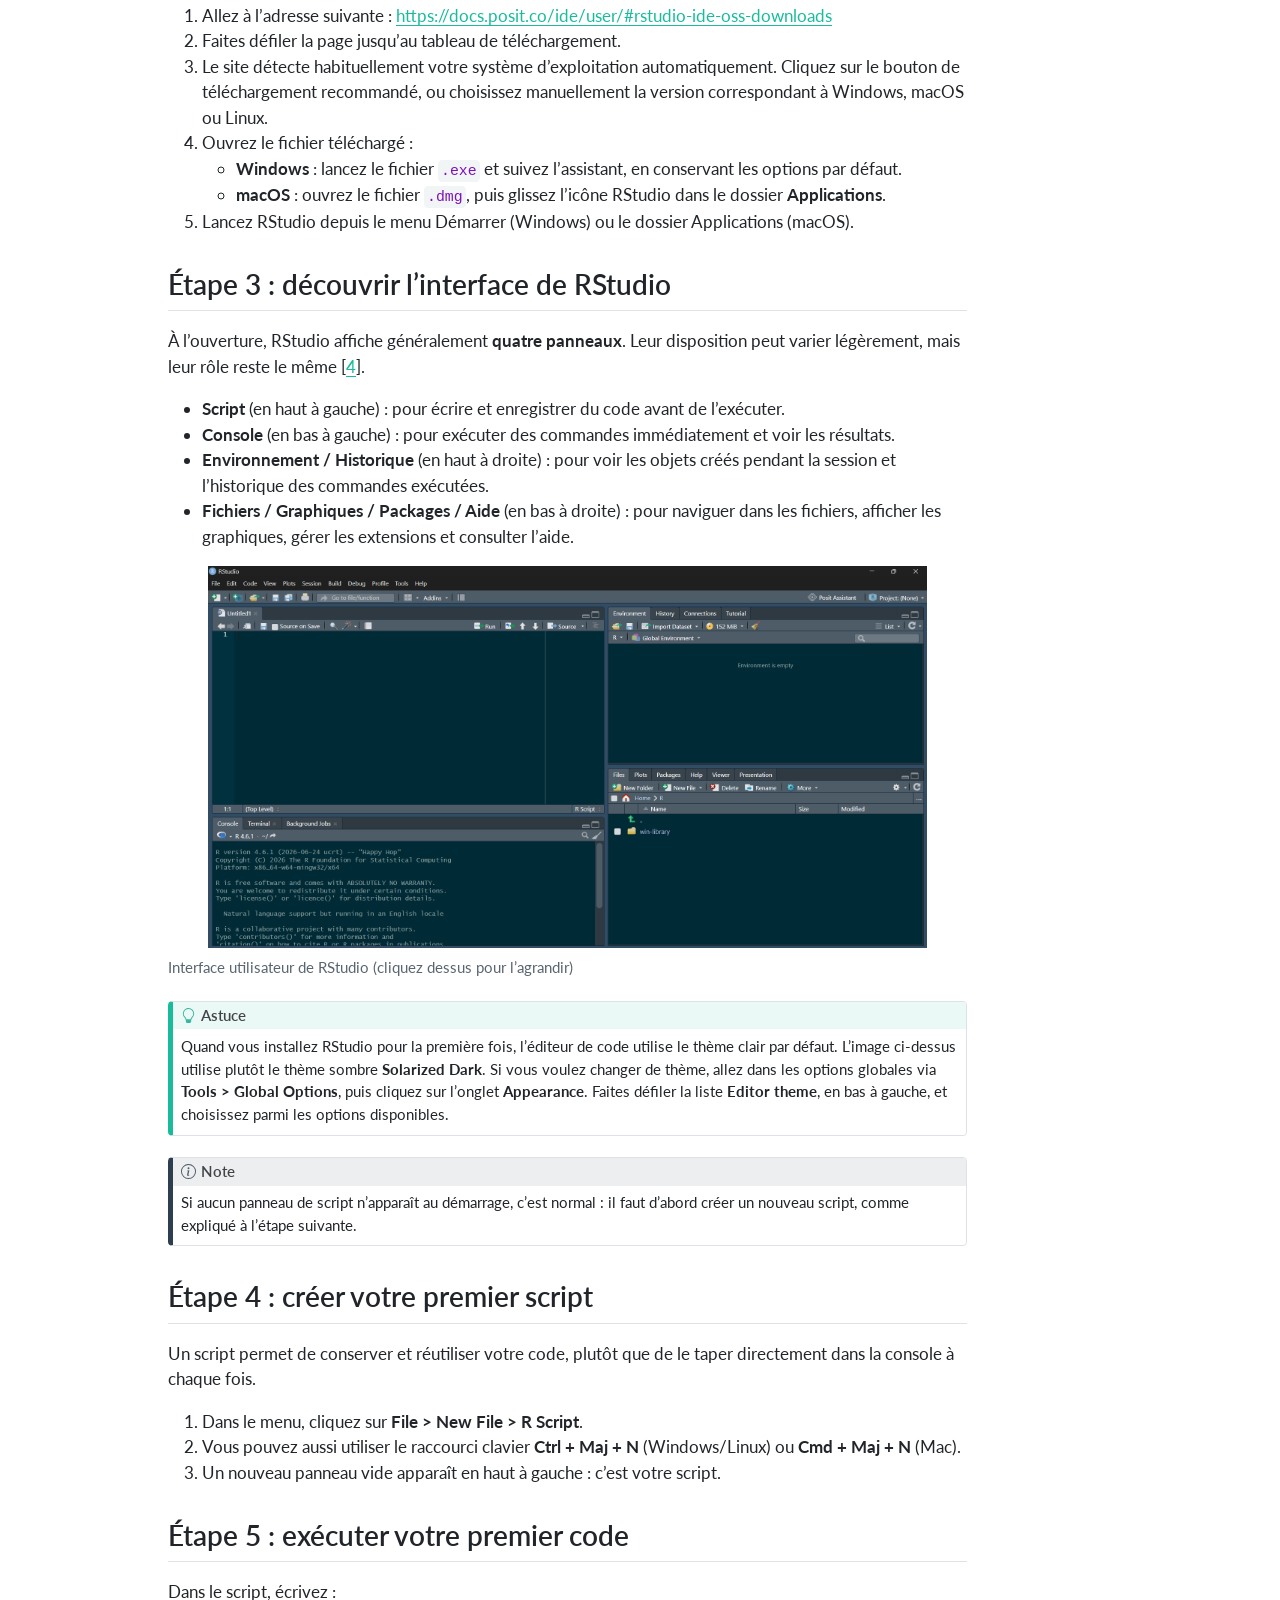
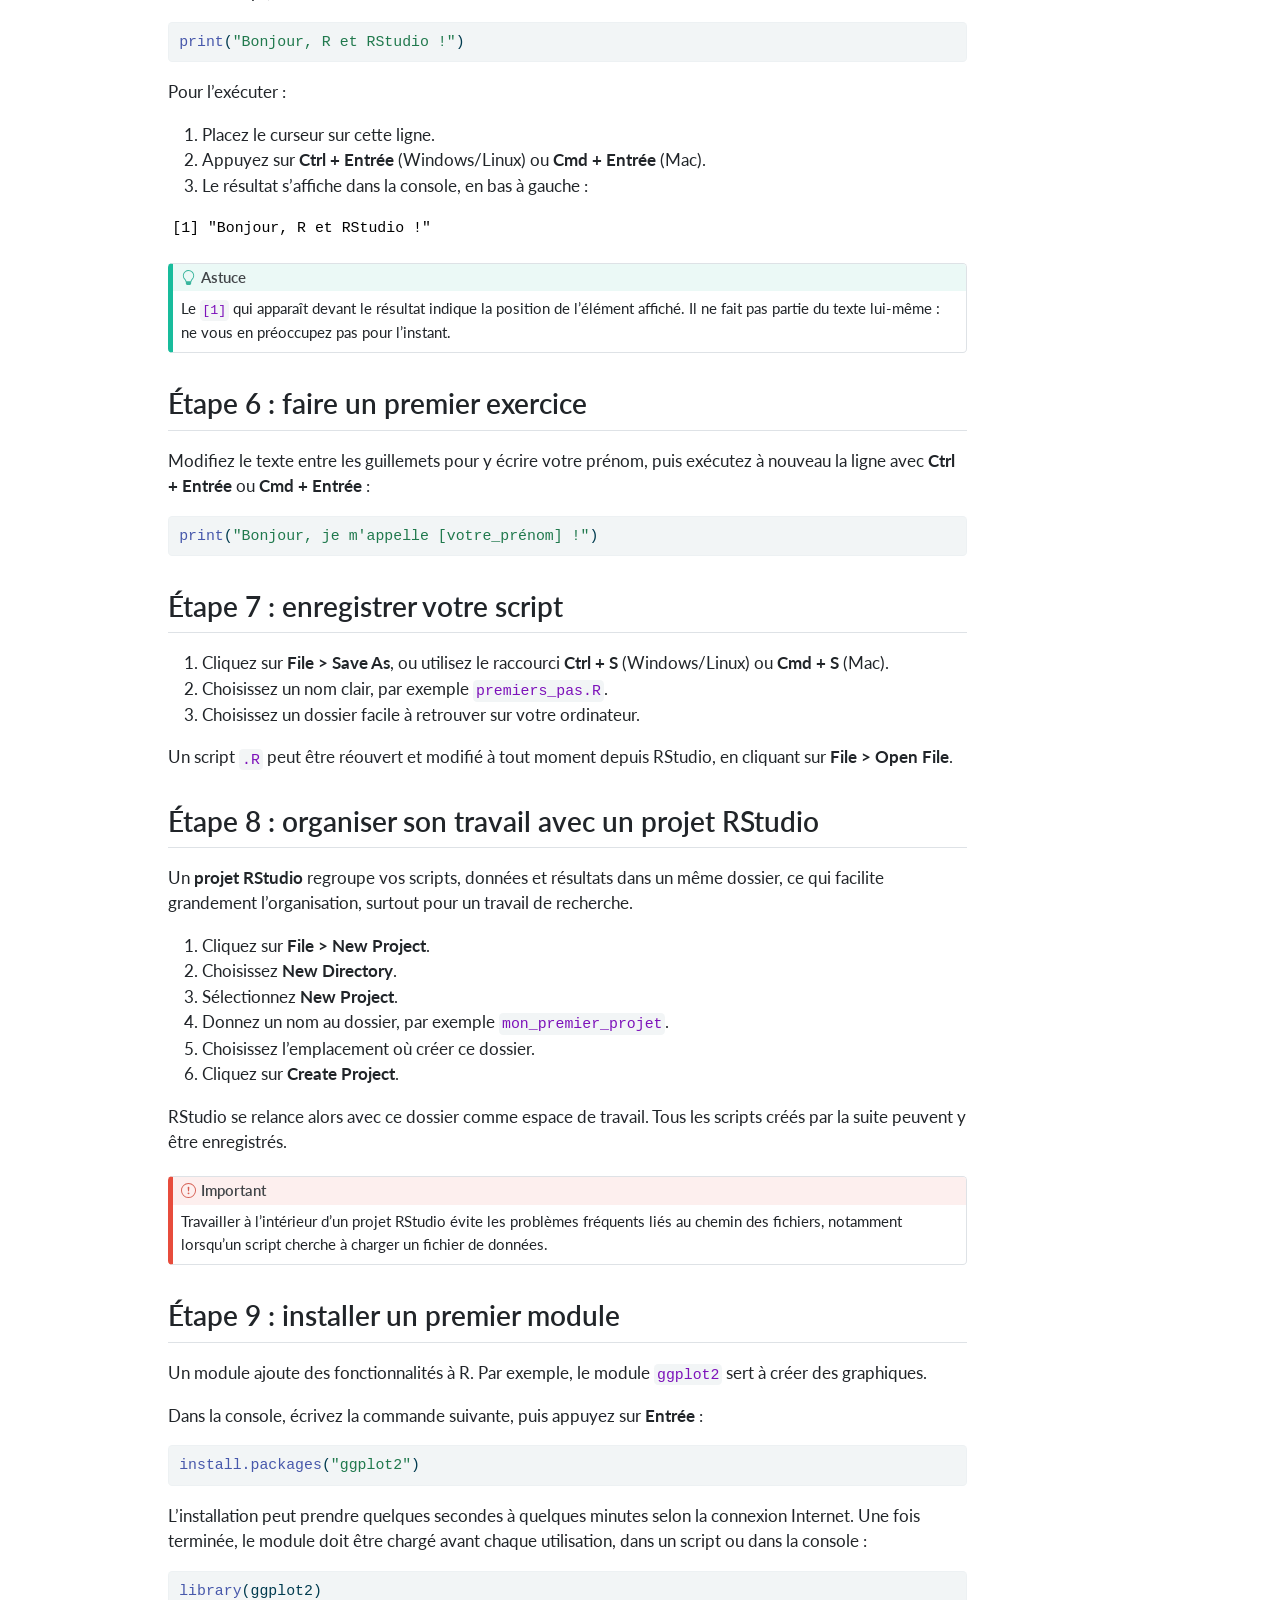
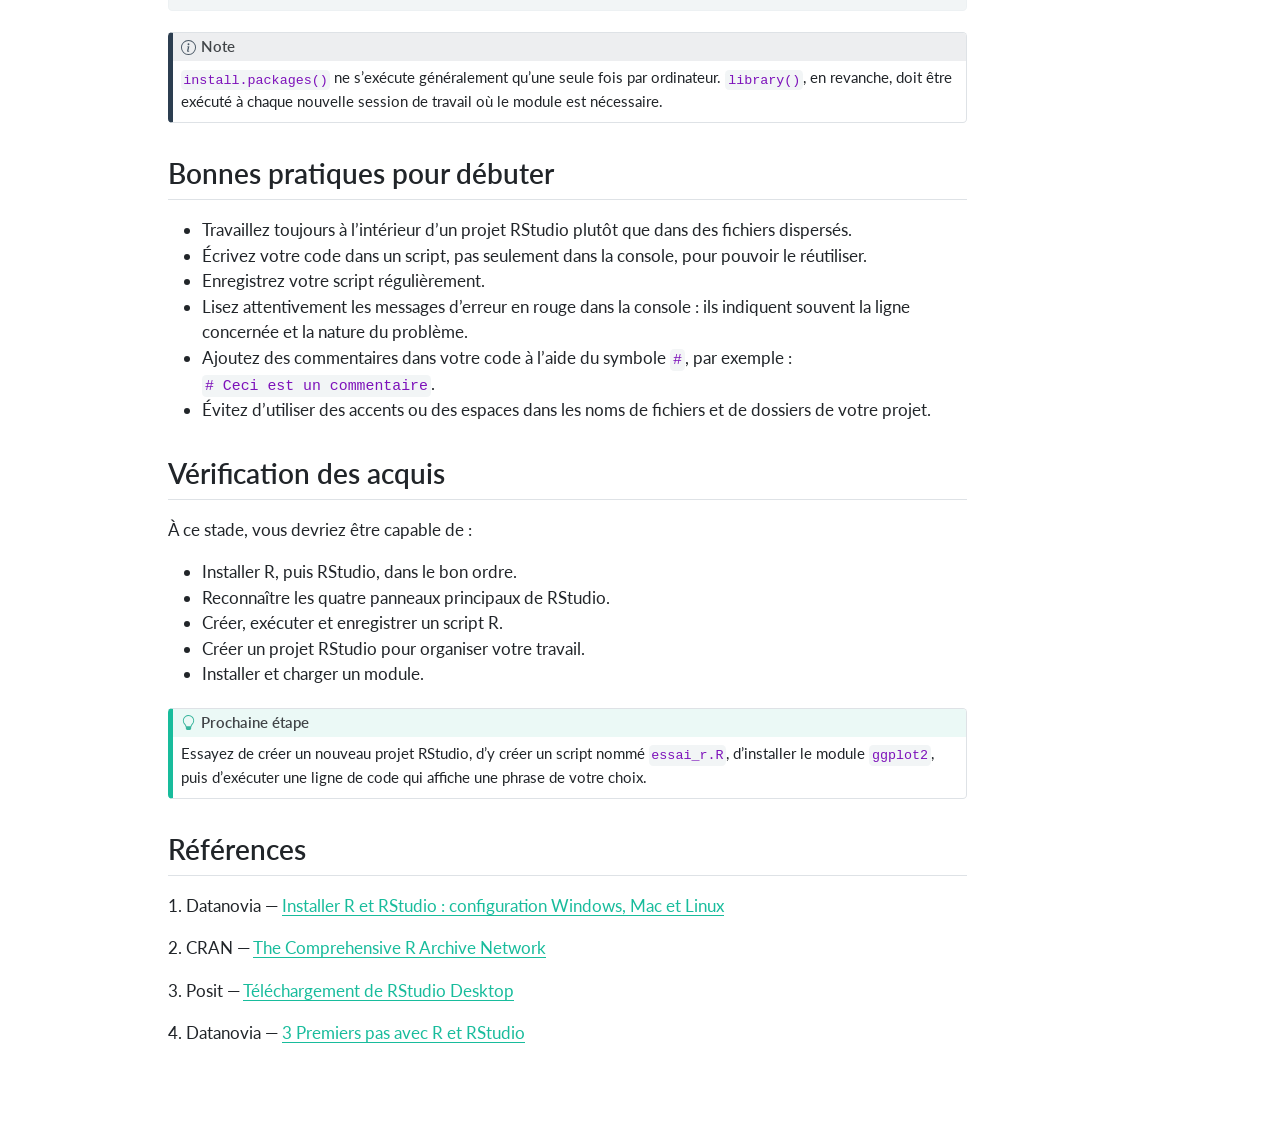
==== commit c2c573a4: "Built site for gh-pages" ====
--- a/01_r_et_rstudio.html
+++ b/01_r_et_rstudio.html
@@ -82,6 +82,9 @@
 <link href="site_libs/bootstrap/bootstrap-6b423f165eeea3787de40cb4f8e821c3.min.css" rel="stylesheet" append-hash="true" class="quarto-color-scheme" id="quarto-bootstrap" data-mode="light">
 <link href="site_libs/bootstrap/bootstrap-dark-e8964db687007ca8dd88d9d9ce58e3ef.min.css" rel="stylesheet" append-hash="true" class="quarto-color-scheme quarto-color-alternate" id="quarto-bootstrap" data-mode="dark">
 <link href="site_libs/bootstrap/bootstrap-6b423f165eeea3787de40cb4f8e821c3.min.css" rel="stylesheet" append-hash="true" class="quarto-color-scheme-extra" id="quarto-bootstrap" data-mode="light">
+<script src="site_libs/quarto-contrib/glightbox/glightbox.min.js"></script>
+<link href="site_libs/quarto-contrib/glightbox/glightbox.min.css" rel="stylesheet">
+<link href="site_libs/quarto-contrib/glightbox/lightbox.css" rel="stylesheet">
 <script id="quarto-search-options" type="application/json">{
   "location": "navbar",
   "copy-button": false,
@@ -480,8 +483,8 @@
 </ul>
 <div class="quarto-figure quarto-figure-center">
 <figure class="figure">
-<p><img src="images/01_01_rstudio_interface.png" class="img-fluid figure-img" style="width:90.0%"></p>
-<figcaption>Interface utilisateur de RStudio</figcaption>
+<p><a href="images/01_01_rstudio_interface.png" class="lightbox" data-gallery="quarto-lightbox-gallery-1" title="Interface utilisateur de RStudio (cliquez dessus pour l’agrandir)"><img src="images/01_01_rstudio_interface.png" class="img-fluid figure-img" style="width:90.0%" alt="Interface utilisateur de RStudio (cliquez dessus pour l’agrandir)"></a></p>
+<figcaption>Interface utilisateur de RStudio (cliquez dessus pour l’agrandir)</figcaption>
 </figure>
 </div>
 <div class="callout callout-style-default callout-tip callout-titled">
@@ -1079,6 +1082,38 @@
   });
   </script>
 </div> <!-- /content -->
+<script>var lightboxQuarto = GLightbox({"closeEffect":"zoom","descPosition":"bottom","loop":false,"openEffect":"zoom","selector":".lightbox"});
+(function() {
+  let previousOnload = window.onload;
+  window.onload = () => {
+    if (previousOnload) {
+      previousOnload();
+    }
+    lightboxQuarto.on('slide_before_load', (data) => {
+      const { slideIndex, slideNode, slideConfig, player, trigger } = data;
+      const href = trigger.getAttribute('href');
+      if (href !== null) {
+        const imgEl = window.document.querySelector(`a[href="${href}"] img`);
+        if (imgEl !== null) {
+          const srcAttr = imgEl.getAttribute("src");
+          if (srcAttr && srcAttr.startsWith("data:")) {
+            slideConfig.href = srcAttr;
+          }
+        }
+      } 
+    });
+  
+    lightboxQuarto.on('slide_after_load', (data) => {
+      const { slideIndex, slideNode, slideConfig, player, trigger } = data;
+      if (window.Quarto?.typesetMath) {
+        window.Quarto.typesetMath(slideNode);
+      }
+    });
+  
+  };
+  
+})();
+          </script>
 
 
 
